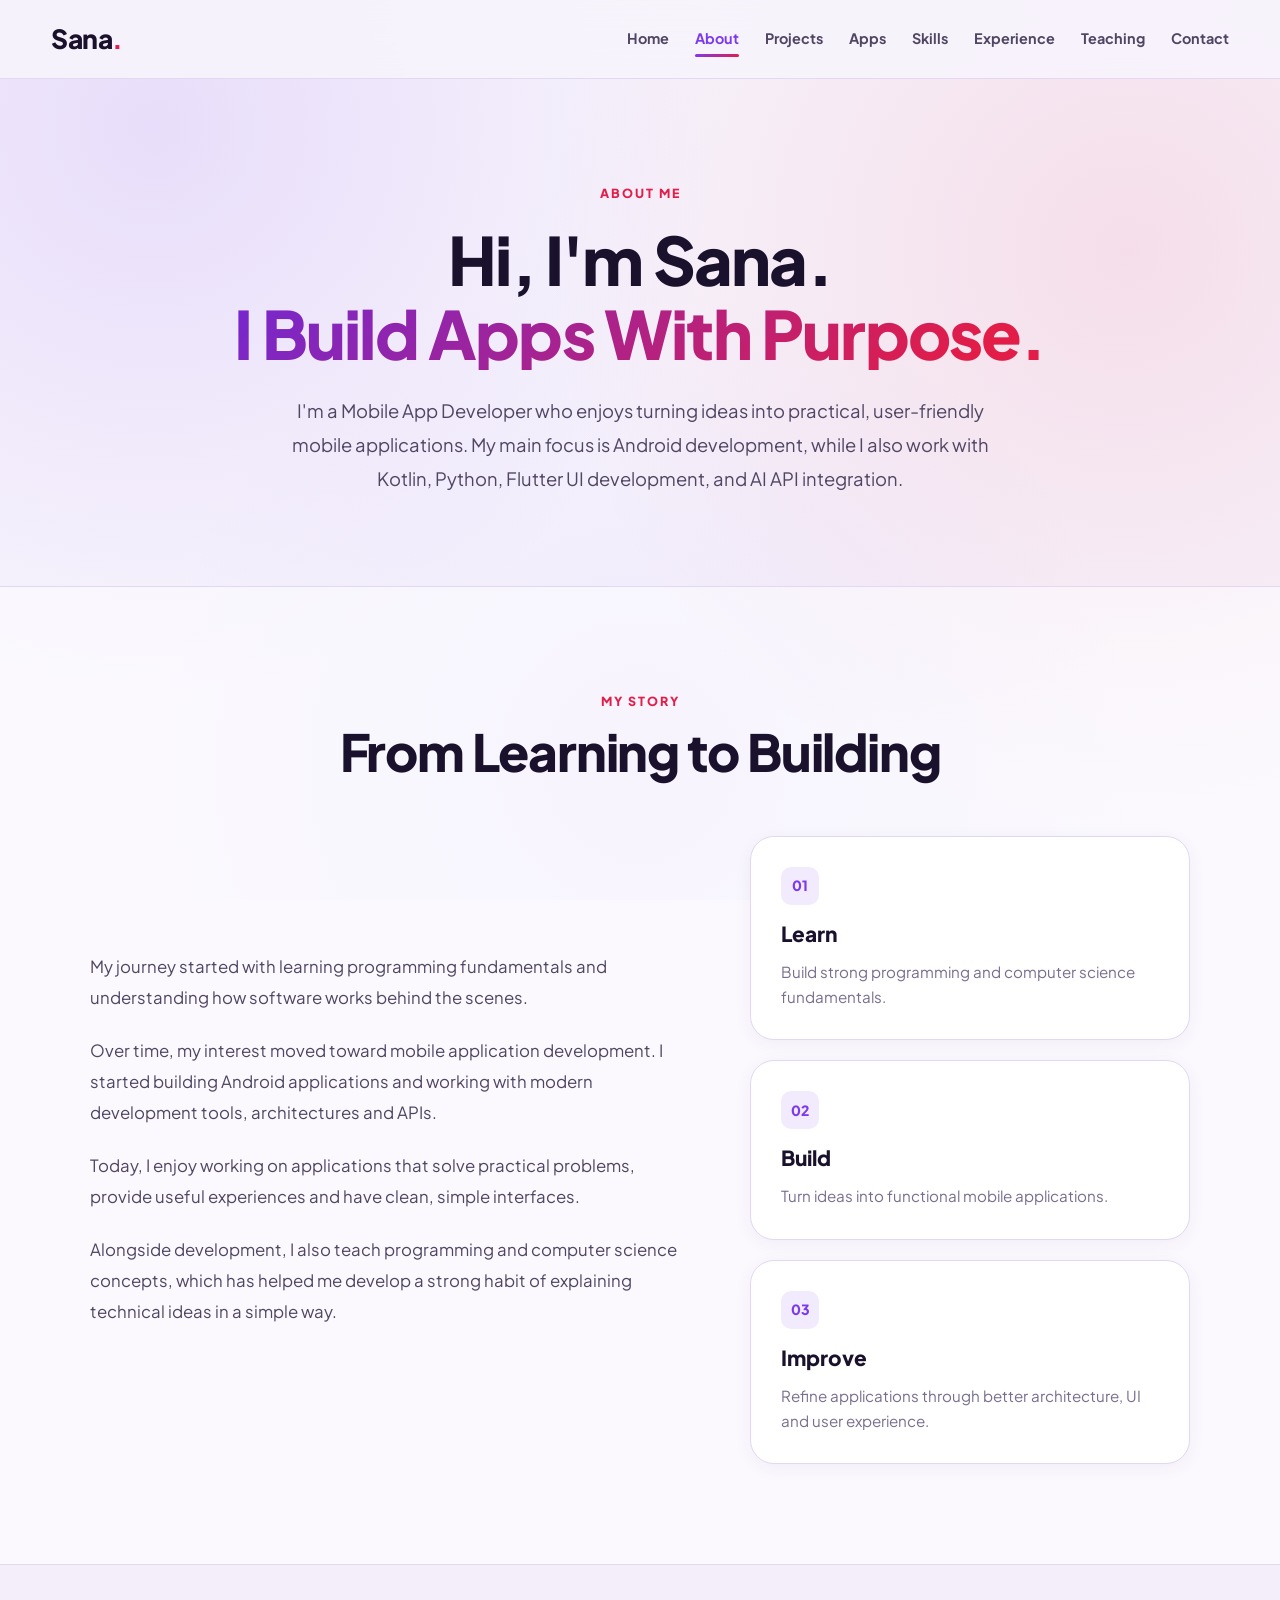
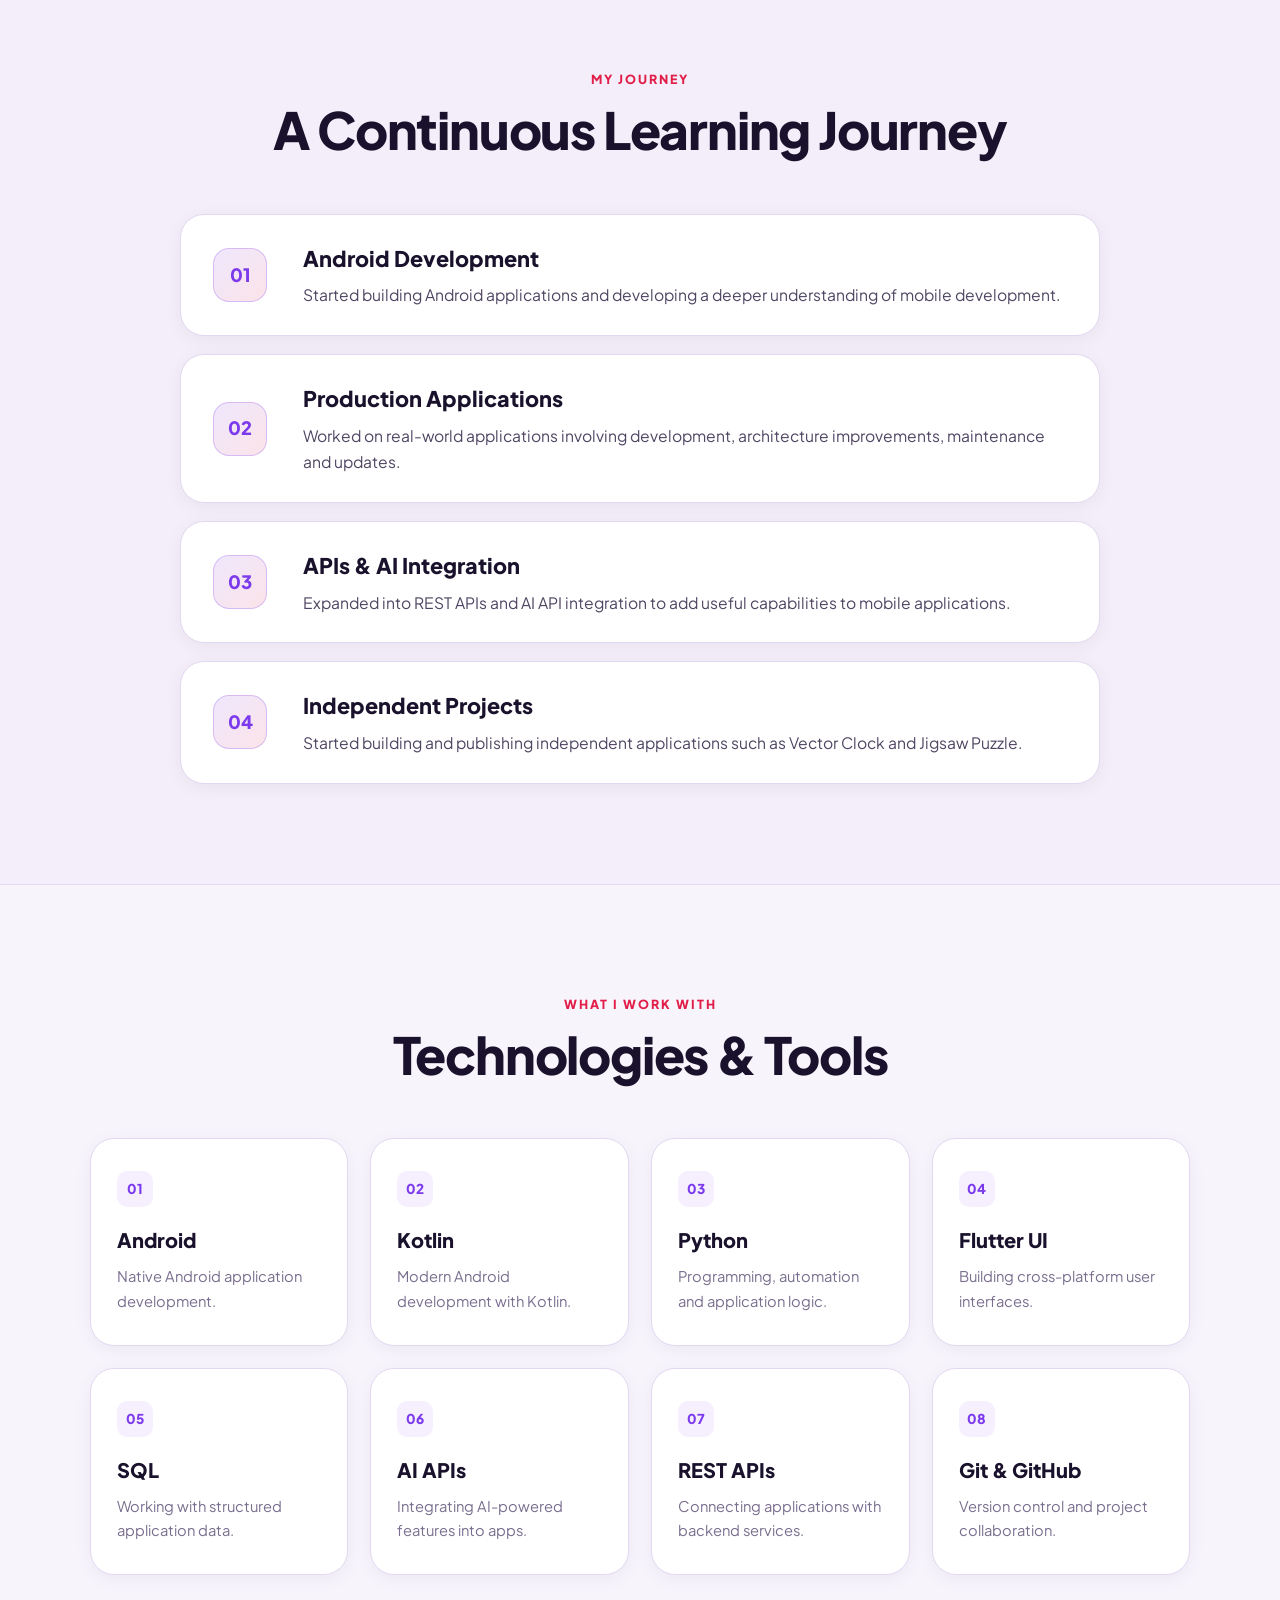
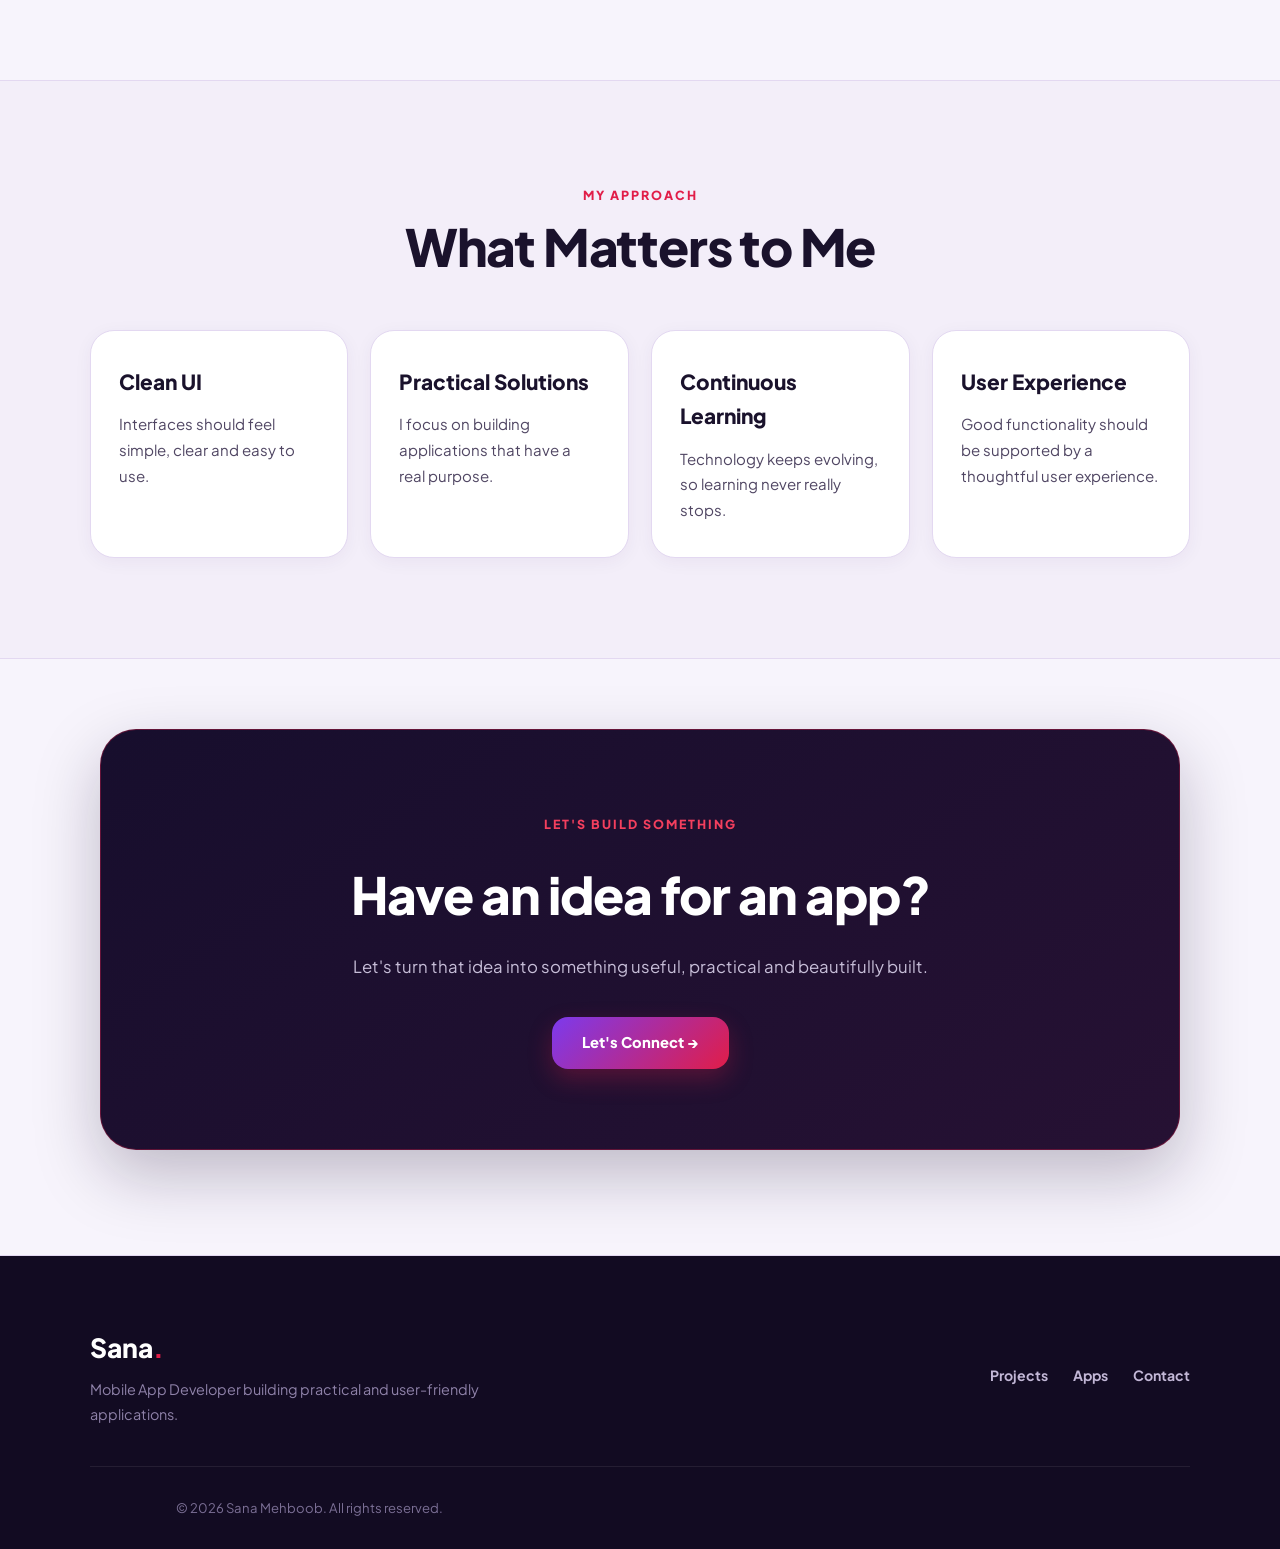
==== about.html @ fc808a4e "first complte try" ====
<!DOCTYPE html>
<html lang="en">
<head>
    <meta charset="UTF-8">

    <meta name="viewport"
          content="width=device-width, initial-scale=1.0">

    <meta name="description"
          content="About Sana Mehboob - Mobile App Developer specializing in Android, Kotlin, Python, Flutter UI development, and AI API integration.">

    <title>About Me | Sana Mehboob</title>

    <link rel="stylesheet" href="about.css">
</head>

<body>

    <!-- ================= NAVBAR ================= -->

    <header class="navbar">

        <div class="nav-container">

            <a href="index.html" class="logo">
                Sana<span>.</span>
            </a>

            <button class="menu-toggle" aria-label="Toggle menu">
                ☰
            </button>

            <nav class="nav-menu">

                <a href="index.html">Home</a>
                <a href="about.html" class="active">About</a>
                <a href="projects.html">Projects</a>
                <a href="apps.html">Apps</a>
                <a href="skills.html">Skills</a>
                <a href="experience.html">Experience</a>
                <a href="teaching.html">Teaching</a>
                <a href="contact.html">Contact</a>

            </nav>

        </div>

    </header>


    <!-- ================= ABOUT HERO ================= -->

    <main>

        <section class="about-hero">

            <div class="about-hero-content">

                <span class="section-label">
                    ABOUT ME
                </span>

                <h1>
                    Hi, I'm Sana.
                    <span>I Build Apps With Purpose.</span>
                </h1>

                <p>
                    I'm a Mobile App Developer who enjoys turning ideas
                    into practical, user-friendly mobile applications.
                    My main focus is Android development, while I also
                    work with Kotlin, Python, Flutter UI development,
                    and AI API integration.
                </p>

            </div>

        </section>


        <!-- ================= MY STORY ================= -->

        <section class="about-story">

            <div class="section-heading">

                <span class="section-label">
                    MY STORY
                </span>

                <h2>
                    From Learning to Building
                </h2>

            </div>


            <div class="story-grid">

                <div class="story-text">

                    <p>
                        My journey started with learning programming
                        fundamentals and understanding how software
                        works behind the scenes.
                    </p>

                    <p>
                        Over time, my interest moved toward mobile
                        application development. I started building
                        Android applications and working with modern
                        development tools, architectures and APIs.
                    </p>

                    <p>
                        Today, I enjoy working on applications that
                        solve practical problems, provide useful
                        experiences and have clean, simple interfaces.
                    </p>

                    <p>
                        Alongside development, I also teach programming
                        and computer science concepts, which has helped
                        me develop a strong habit of explaining
                        technical ideas in a simple way.
                    </p>

                </div>


                <div class="story-highlight">

                    <div class="highlight-card">

                        <span>01</span>

                        <h3>
                            Learn
                        </h3>

                        <p>
                            Build strong programming and computer
                            science fundamentals.
                        </p>

                    </div>


                    <div class="highlight-card">

                        <span>02</span>

                        <h3>
                            Build
                        </h3>

                        <p>
                            Turn ideas into functional mobile
                            applications.
                        </p>

                    </div>


                    <div class="highlight-card">

                        <span>03</span>

                        <h3>
                            Improve
                        </h3>

                        <p>
                            Refine applications through better
                            architecture, UI and user experience.
                        </p>

                    </div>

                </div>

            </div>

        </section>


        <!-- ================= JOURNEY ================= -->

        <section class="journey-section">

            <div class="section-heading">

                <span class="section-label">
                    MY JOURNEY
                </span>

                <h2>
                    A Continuous Learning Journey
                </h2>

            </div>


            <div class="journey-list">

                <div class="journey-item">

                    <div class="journey-number">
                        01
                    </div>

                    <div>
                        <h3>
                            Android Development
                        </h3>

                        <p>
                            Started building Android applications
                            and developing a deeper understanding
                            of mobile development.
                        </p>
                    </div>

                </div>


                <div class="journey-item">

                    <div class="journey-number">
                        02
                    </div>

                    <div>
                        <h3>
                            Production Applications
                        </h3>

                        <p>
                            Worked on real-world applications involving
                            development, architecture improvements,
                            maintenance and updates.
                        </p>
                    </div>

                </div>


                <div class="journey-item">

                    <div class="journey-number">
                        03
                    </div>

                    <div>
                        <h3>
                            APIs & AI Integration
                        </h3>

                        <p>
                            Expanded into REST APIs and AI API
                            integration to add useful capabilities
                            to mobile applications.
                        </p>
                    </div>

                </div>


                <div class="journey-item">

                    <div class="journey-number">
                        04
                    </div>

                    <div>
                        <h3>
                            Independent Projects
                        </h3>

                        <p>
                            Started building and publishing
                            independent applications such as
                            Vector Clock and Jigsaw Puzzle.
                        </p>
                    </div>

                </div>

            </div>

        </section>


        <!-- ================= TECHNOLOGIES ================= -->

        <section class="about-tech">

            <div class="section-heading">

                <span class="section-label">
                    WHAT I WORK WITH
                </span>

                <h2>
                    Technologies & Tools
                </h2>

            </div>


            <div class="tech-grid">

                <div class="tech-card">
                    <span>01</span>
                    <h3>Android</h3>
                    <p>Native Android application development.</p>
                </div>

                <div class="tech-card">
                    <span>02</span>
                    <h3>Kotlin</h3>
                    <p>Modern Android development with Kotlin.</p>
                </div>

                <div class="tech-card">
                    <span>03</span>
                    <h3>Python</h3>
                    <p>Programming, automation and application logic.</p>
                </div>

                <div class="tech-card">
                    <span>04</span>
                    <h3>Flutter UI</h3>
                    <p>Building cross-platform user interfaces.</p>
                </div>

                <div class="tech-card">
                    <span>05</span>
                    <h3>SQL</h3>
                    <p>Working with structured application data.</p>
                </div>

                <div class="tech-card">
                    <span>06</span>
                    <h3>AI APIs</h3>
                    <p>Integrating AI-powered features into apps.</p>
                </div>

                <div class="tech-card">
                    <span>07</span>
                    <h3>REST APIs</h3>
                    <p>Connecting applications with backend services.</p>
                </div>

                <div class="tech-card">
                    <span>08</span>
                    <h3>Git & GitHub</h3>
                    <p>Version control and project collaboration.</p>
                </div>

            </div>

        </section>


        <!-- ================= VALUES ================= -->

        <section class="values-section">

            <div class="section-heading">

                <span class="section-label">
                    MY APPROACH
                </span>

                <h2>
                    What Matters to Me
                </h2>

            </div>


            <div class="values-grid">

                <div class="value-card">

                    <h3>
                        Clean UI
                    </h3>

                    <p>
                        Interfaces should feel simple, clear
                        and easy to use.
                    </p>

                </div>


                <div class="value-card">

                    <h3>
                        Practical Solutions
                    </h3>

                    <p>
                        I focus on building applications that
                        have a real purpose.
                    </p>

                </div>


                <div class="value-card">

                    <h3>
                        Continuous Learning
                    </h3>

                    <p>
                        Technology keeps evolving, so learning
                        never really stops.
                    </p>

                </div>


                <div class="value-card">

                    <h3>
                        User Experience
                    </h3>

                    <p>
                        Good functionality should be supported
                        by a thoughtful user experience.
                    </p>

                </div>

            </div>

        </section>


        <!-- ================= CTA ================= -->

        <section class="cta-section">

            <div class="cta-box">

                <span class="section-label">
                    LET'S BUILD SOMETHING
                </span>

                <h2>
                    Have an idea for an app?
                </h2>

                <p>
                    Let's turn that idea into something useful,
                    practical and beautifully built.
                </p>

                <a href="contact.html" class="btn btn-primary">
                    Let's Connect →
                </a>

            </div>

        </section>

    </main>


    <!-- ================= FOOTER ================= -->

    <footer class="footer">

        <div class="footer-container">

            <div>
                <h3>Sana<span>.</span></h3>

                <p>
                    Mobile App Developer building practical
                    and user-friendly applications.
                </p>
            </div>

            <div class="footer-links">

                <a href="projects.html">Projects</a>
                <a href="apps.html">Apps</a>
                <a href="contact.html">Contact</a>

            </div>

        </div>


        <div class="footer-bottom">

            <p>
                © 2026 Sana Mehboob. All rights reserved.
            </p>

        </div>

    </footer>


    <script src="script.js"></script>

</body>
</html>
---- about.css ----
/* =========================================================
   SANA MEHBOOB — ABOUT ME PAGE STYLESHEET
   Theme: Balanced Dual-Tone (Soft Lilac Mist + Deep Plum & Crimson)
   Matches index.css | 100% Responsive for Mobile & Laptop
========================================================= */

@import url('https://fonts.googleapis.com/css2?family=Plus+Jakarta+Sans:wght@300;400;500;600;700;800;900&display=swap');

/* --- COLOR PALETTE & SYSTEM VARIABLES --- */
:root {
    /* Soft Mist Background Base */
    --bg-base: #f7f4fc;
    --bg-surface: #efe9f8;
    --bg-card: rgba(255, 255, 255, 0.88);
    --bg-card-hover: #ffffff;
    
    /* Deep Rich Contrast */
    --dark-surface: #150e26;
    --dark-card: #1f1438;
    
    /* Royal Purple & Crimson System */
    --purple-primary: #7c3aed;
    --purple-light: #a78bfa;
    --purple-soft: rgba(124, 58, 237, 0.1);
    
    --crimson-primary: #e11d48;
    --crimson-rose: #f43f5e;
    --crimson-soft: rgba(225, 29, 72, 0.1);
    
    /* Gradients */
    --grad-primary: linear-gradient(135deg, #7c3aed 0%, #e11d48 100%);
    --grad-hover: linear-gradient(135deg, #6d28d9 0%, #be123c 100%);
    --grad-text: linear-gradient(135deg, #6d28d9 0%, #e11d48 85%);
    --grad-dark: linear-gradient(145deg, #170e2d 0%, #261133 100%);
    
    /* Typography */
    --text-heading: #1a122c;
    --text-body: #504663;
    --text-muted: #796e8e;
    --text-white: #ffffff;

    /* Borders & Shadows */
    --border-subtle: #e3d8f1;
    --border-hover: rgba(225, 29, 72, 0.35);
    --border-accent: rgba(124, 58, 237, 0.35);

    --shadow-sm: 0 4px 18px rgba(50, 20, 90, 0.05);
    --shadow-md: 0 12px 35px rgba(60, 25, 100, 0.08);
    --shadow-prominent: 0 18px 45px rgba(124, 58, 237, 0.14);

    --radius-sm: 10px;
    --radius-md: 16px;
    --radius-lg: 24px;
    --radius-full: 9999px;

    --transition: all 0.32s cubic-bezier(0.16, 1, 0.3, 1);
}

* {
    margin: 0;
    padding: 0;
    box-sizing: border-box;
}

html {
    scroll-behavior: smooth;
}

body {
    font-family: 'Plus Jakarta Sans', -apple-system, BlinkMacSystemFont, sans-serif;
    background-color: var(--bg-base);
    color: var(--text-body);
    line-height: 1.65;
    overflow-x: hidden;
    background-image: 
        radial-gradient(circle at 12% 14%, rgba(124, 58, 237, 0.12), transparent 42%),
        radial-gradient(circle at 88% 28%, rgba(225, 29, 72, 0.10), transparent 45%),
        radial-gradient(circle at 50% 85%, rgba(167, 139, 250, 0.10), transparent 50%);
    background-attachment: fixed;
}

a {
    text-decoration: none;
    color: inherit;
    transition: var(--transition);
}

/* =========================================================
   COMMON HEADINGS & LABELS
========================================================= */
.section-label {
    display: inline-block;
    font-size: 0.78rem;
    font-weight: 800;
    letter-spacing: 2px;
    color: var(--crimson-primary);
    text-transform: uppercase;
}

.section-heading {
    width: min(850px, 100%);
    margin: 0 auto 55px;
    text-align: center;
}

.section-heading h2 {
    margin-top: 10px;
    color: var(--text-heading);
    font-size: clamp(2.2rem, 4vw, 3.4rem);
    font-weight: 900;
    line-height: 1.12;
    letter-spacing: -1.2px;
}

/* =========================================================
   NAVBAR (Frosted Glass)
========================================================= */
.navbar {
    position: sticky;
    top: 0;
    z-index: 1000;
    background: rgba(247, 244, 252, 0.88);
    backdrop-filter: blur(18px);
    -webkit-backdrop-filter: blur(18px);
    border-bottom: 1px solid var(--border-subtle);
}

.nav-container {
    width: min(1200px, 92%);
    height: 78px;
    margin: 0 auto;
    display: flex;
    align-items: center;
    justify-content: space-between;
}

.logo {
    font-size: 1.65rem;
    font-weight: 900;
    letter-spacing: -0.5px;
    color: var(--text-heading);
}

.logo span {
    color: var(--crimson-primary);
}

.nav-menu {
    display: flex;
    align-items: center;
    gap: 26px;
}

.nav-menu a {
    color: var(--text-body);
    font-size: 0.9rem;
    font-weight: 700;
    position: relative;
}

.nav-menu a:hover,
.nav-menu a.active {
    color: var(--purple-primary);
}

.nav-menu a.active::after {
    content: '';
    position: absolute;
    bottom: -6px;
    left: 0;
    width: 100%;
    height: 2.5px;
    background: var(--grad-primary);
    border-radius: var(--radius-full);
}

.menu-toggle {
    display: none;
    background: none;
    border: none;
    color: var(--text-heading);
    font-size: 1.6rem;
    cursor: pointer;
}

/* =========================================================
   ABOUT HERO SECTION
========================================================= */
.about-hero {
    position: relative;
    padding: 100px 7% 90px;
    text-align: center;
}

.about-hero-content {
    width: min(920px, 100%);
    margin: 0 auto;
}

.about-hero h1 {
    margin: 18px 0 24px;
    color: var(--text-heading);
    font-size: clamp(2.8rem, 5.2vw, 4.4rem);
    font-weight: 900;
    line-height: 1.1;
    letter-spacing: -1.8px;
}

.about-hero h1 span {
    display: block;
    background: var(--grad-text);
    -webkit-background-clip: text;
    -webkit-text-fill-color: transparent;
}

.about-hero p {
    max-width: 740px;
    margin: 0 auto;
    color: var(--text-body);
    font-size: 1.15rem;
    line-height: 1.85;
}

/* =========================================================
   MY STORY SECTION
========================================================= */
.about-story {
    padding: 100px 7%;
    background: rgba(255, 255, 255, 0.45);
    border-top: 1px solid var(--border-subtle);
    border-bottom: 1px solid var(--border-subtle);
}

.story-grid {
    width: min(1180px, 100%);
    margin: 0 auto;
    display: grid;
    grid-template-columns: 1.15fr 0.85fr;
    gap: 65px;
    align-items: center;
}

.story-text p {
    margin-bottom: 22px;
    color: var(--text-body);
    font-size: 1.05rem;
    line-height: 1.85;
}

.story-highlight {
    display: grid;
    gap: 20px;
}

/* Story Highlight Cards */
.highlight-card {
    padding: 30px;
    background: #ffffff;
    border: 1.5px solid var(--border-subtle);
    border-radius: var(--radius-lg);
    box-shadow: var(--shadow-sm);
    transition: var(--transition);
    position: relative;
    overflow: hidden;
}

.highlight-card::before {
    content: '';
    position: absolute;
    left: 0;
    top: 0;
    width: 5px;
    height: 100%;
    background: var(--grad-primary);
    opacity: 0;
    transition: var(--transition);
}

.highlight-card:hover {
    transform: translateY(-5px) translateX(4px);
    border-color: rgba(124, 58, 237, 0.4);
    box-shadow: var(--shadow-prominent);
}

.highlight-card:hover::before {
    opacity: 1;
}

.highlight-card span {
    display: inline-block;
    width: 38px;
    height: 38px;
    border-radius: 10px;
    background: rgba(124, 58, 237, 0.1);
    color: var(--purple-primary);
    font-size: 0.88rem;
    font-weight: 900;
    display: grid;
    place-items: center;
    margin-bottom: 12px;
}

.highlight-card:hover span {
    background: var(--grad-primary);
    color: var(--text-white);
}

.highlight-card h3 {
    margin-bottom: 8px;
    color: var(--text-heading);
    font-size: 1.3rem;
    font-weight: 900;
}

.highlight-card p {
    color: var(--text-muted);
    font-size: 0.95rem;
    line-height: 1.65;
}

/* =========================================================
   JOURNEY SECTION (Continuous Learning Timeline)
========================================================= */
.journey-section {
    padding: 100px 7%;
    background: rgba(239, 233, 248, 0.5);
    border-bottom: 1px solid var(--border-subtle);
}

.journey-list {
    width: min(920px, 100%);
    margin: 0 auto;
    display: flex;
    flex-direction: column;
    gap: 18px;
}

.journey-item {
    display: grid;
    grid-template-columns: 65px 1fr;
    gap: 25px;
    align-items: center;
    padding: 26px 32px;
    background: #ffffff;
    border: 1.5px solid var(--border-subtle);
    border-radius: var(--radius-lg);
    box-shadow: var(--shadow-sm);
    transition: var(--transition);
    position: relative;
    overflow: hidden;
}

.journey-item:hover {
    transform: translateX(8px);
    border-color: rgba(225, 29, 72, 0.4);
    box-shadow: var(--shadow-prominent);
}

.journey-number {
    width: 54px;
    height: 54px;
    border-radius: 16px;
    background: linear-gradient(135deg, rgba(124, 58, 237, 0.12), rgba(225, 29, 72, 0.12));
    border: 1px solid rgba(124, 58, 237, 0.25);
    display: grid;
    place-items: center;
    font-size: 1.15rem;
    font-weight: 900;
    color: var(--purple-primary);
    transition: var(--transition);
}

.journey-item:hover .journey-number {
    background: var(--grad-primary);
    color: var(--text-white);
    box-shadow: 0 6px 18px rgba(124, 58, 237, 0.35);
}

.journey-item h3 {
    margin-bottom: 6px;
    color: var(--text-heading);
    font-size: 1.35rem;
    font-weight: 900;
}

.journey-item p {
    color: var(--text-body);
    font-size: 0.98rem;
    line-height: 1.7;
}

/* =========================================================
   TECHNOLOGIES & TOOLS (Eye-Catching Tech Grid)
========================================================= */
.about-tech {
    padding: 105px 7%;
}

.tech-grid {
    width: min(1180px, 100%);
    margin: 0 auto;
    display: grid;
    grid-template-columns: repeat(4, 1fr);
    gap: 22px;
}

.tech-card {
    padding: 32px 26px;
    background: #ffffff;
    border: 1.5px solid var(--border-subtle);
    border-radius: var(--radius-lg);
    box-shadow: var(--shadow-sm);
    transition: var(--transition);
    position: relative;
    overflow: hidden;
}

.tech-card::before {
    content: '';
    position: absolute;
    top: 0;
    left: 0;
    width: 100%;
    height: 4px;
    background: var(--grad-primary);
    opacity: 0;
    transition: var(--transition);
}

.tech-card:hover {
    transform: translateY(-8px);
    border-color: rgba(124, 58, 237, 0.4);
    box-shadow: var(--shadow-prominent);
}

.tech-card:hover::before {
    opacity: 1;
}

.tech-card span {
    display: inline-block;
    width: 36px;
    height: 36px;
    border-radius: 10px;
    background: rgba(124, 58, 237, 0.08);
    color: var(--purple-primary);
    font-size: 0.85rem;
    font-weight: 900;
    display: grid;
    place-items: center;
    margin-bottom: 16px;
    transition: var(--transition);
}

.tech-card:hover span {
    background: var(--purple-primary);
    color: var(--text-white);
}

.tech-card h3 {
    margin-bottom: 8px;
    color: var(--text-heading);
    font-size: 1.25rem;
    font-weight: 900;
}

.tech-card p {
    color: var(--text-muted);
    font-size: 0.92rem;
    line-height: 1.65;
}

/* =========================================================
   VALUES SECTION (My Approach)
========================================================= */
.values-section {
    padding: 100px 7%;
    background: rgba(239, 233, 248, 0.5);
    border-top: 1px solid var(--border-subtle);
    border-bottom: 1px solid var(--border-subtle);
}

.values-grid {
    width: min(1180px, 100%);
    margin: 0 auto;
    display: grid;
    grid-template-columns: repeat(4, 1fr);
    gap: 22px;
}

.value-card {
    padding: 34px 28px;
    background: #ffffff;
    border: 1.5px solid var(--border-subtle);
    border-radius: var(--radius-lg);
    box-shadow: var(--shadow-sm);
    transition: var(--transition);
}

.value-card:hover {
    transform: translateY(-7px);
    border-color: rgba(225, 29, 72, 0.4);
    box-shadow: var(--shadow-prominent);
}

.value-card h3 {
    margin-bottom: 12px;
    color: var(--text-heading);
    font-size: 1.3rem;
    font-weight: 900;
}

.value-card p {
    color: var(--text-body);
    font-size: 0.94rem;
    line-height: 1.7;
}

/* =========================================================
   BUTTONS
========================================================= */
.btn {
    min-height: 52px;
    padding: 0 30px;
    display: inline-flex;
    align-items: center;
    justify-content: center;
    border-radius: var(--radius-md);
    font-size: 0.92rem;
    font-weight: 800;
    transition: var(--transition);
}

.btn-primary {
    color: var(--text-white);
    background: var(--grad-primary);
    box-shadow: 0 10px 25px rgba(225, 29, 72, 0.28);
}

.btn-primary:hover {
    background: var(--grad-hover);
    transform: translateY(-3px);
    box-shadow: 0 15px 32px rgba(225, 29, 72, 0.4);
}

/* =========================================================
   FINAL CALL TO ACTION (DEEP RICH DARK CONTRAST BOX)
========================================================= */
.cta-section {
    padding: 70px 7% 105px;
}

.cta-box {
    width: min(1080px, 100%);
    margin: 0 auto;
    background: var(--grad-dark);
    border: 1px solid rgba(225, 29, 72, 0.35);
    border-radius: 36px;
    padding: 80px 40px;
    text-align: center;
    position: relative;
    overflow: hidden;
    box-shadow: 0 25px 65px rgba(25, 10, 45, 0.25);
}

.cta-box .section-label {
    color: var(--crimson-rose);
}

.cta-box h2 {
    margin: 16px 0;
    color: var(--text-white);
    font-size: clamp(2.3rem, 4vw, 3.4rem);
    font-weight: 900;
    letter-spacing: -1px;
}

.cta-box p {
    max-width: 600px;
    margin: 0 auto 34px;
    color: #c7bed8;
    font-size: 1.05rem;
    line-height: 1.8;
}

/* =========================================================
   FOOTER (DEEP MIDNIGHT PLUM)
========================================================= */
.footer {
    padding: 70px 7% 30px;
    background: #120b22;
    border-top: 1px solid var(--border-subtle);
    color: var(--text-white);
}

.footer-container {
    width: min(1180px, 100%);
    margin: 0 auto;
    display: flex;
    justify-content: space-between;
    align-items: center;
    flex-wrap: wrap;
    gap: 30px;
    padding-bottom: 40px;
    border-bottom: 1px solid rgba(255, 255, 255, 0.08);
}

.footer h3 {
    font-size: 1.65rem;
    font-weight: 900;
}

.footer h3 span {
    color: var(--crimson-primary);
}

.footer p {
    max-width: 440px;
    margin-top: 8px;
    color: #8f82a9;
    font-size: 0.9rem;
    line-height: 1.7;
}

.footer-links {
    display: flex;
    gap: 25px;
}

.footer-links a {
    color: #c2b7d6;
    font-size: 0.88rem;
    font-weight: 700;
}

.footer-links a:hover {
    color: var(--crimson-rose);
}

.footer-bottom {
    width: min(1180px, 100%);
    margin: 30px auto 0;
    text-align: center;
}

.footer-bottom p {
    color: #7b6f95;
    font-size: 0.82rem;
}

/* =========================================================
   RESPONSIVENESS (LAPTOPS, TABLETS & PHONES)
========================================================= */

/* --- TABLETS & SMALL LAPTOPS (<= 1024px) --- */
@media (max-width: 1024px) {
    .story-grid {
        grid-template-columns: 1fr;
        gap: 45px;
    }

    .tech-grid,
    .values-grid {
        grid-template-columns: repeat(2, 1fr);
    }
}

/* --- MOBILE LANDSCAPE & TABLETS (<= 768px) --- */
@media (max-width: 768px) {
    .menu-toggle {
        display: block;
    }

    .nav-menu {
        position: absolute;
        top: 78px;
        left: 0;
        width: 100%;
        background: rgba(247, 244, 252, 0.98);
        flex-direction: column;
        padding: 30px;
        border-bottom: 1px solid var(--border-subtle);
        box-shadow: var(--shadow-md);
        display: none;
    }

    .nav-menu.show {
        display: flex;
    }

    .about-hero,
    .about-story,
    .journey-section,
    .about-tech,
    .values-section {
        padding: 75px 6%;
    }

    .journey-item {
        grid-template-columns: 50px 1fr;
        padding: 22px 20px;
        gap: 16px;
    }

    .journey-number {
        width: 45px;
        height: 45px;
        font-size: 1rem;
        border-radius: 12px;
    }

    .footer-container {
        flex-direction: column;
        align-items: flex-start;
    }
}

/* --- SMALL PHONES (<= 480px) --- */
@media (max-width: 480px) {
    .about-hero {
        padding: 60px 6% 65px;
    }

    .about-hero h1 {
        font-size: 2.5rem;
        letter-spacing: -1px;
    }

    .tech-grid,
    .values-grid {
        grid-template-columns: 1fr;
    }

    .journey-item {
        grid-template-columns: 1fr;
        gap: 12px;
    }

    .journey-number {
        width: 40px;
        height: 40px;
        font-size: 0.9rem;
    }

    .cta-box {
        padding: 50px 20px;
    }

    .cta-box h2 {
        font-size: 2.1rem;
    }

    .btn {
        width: 100%;
    }
}
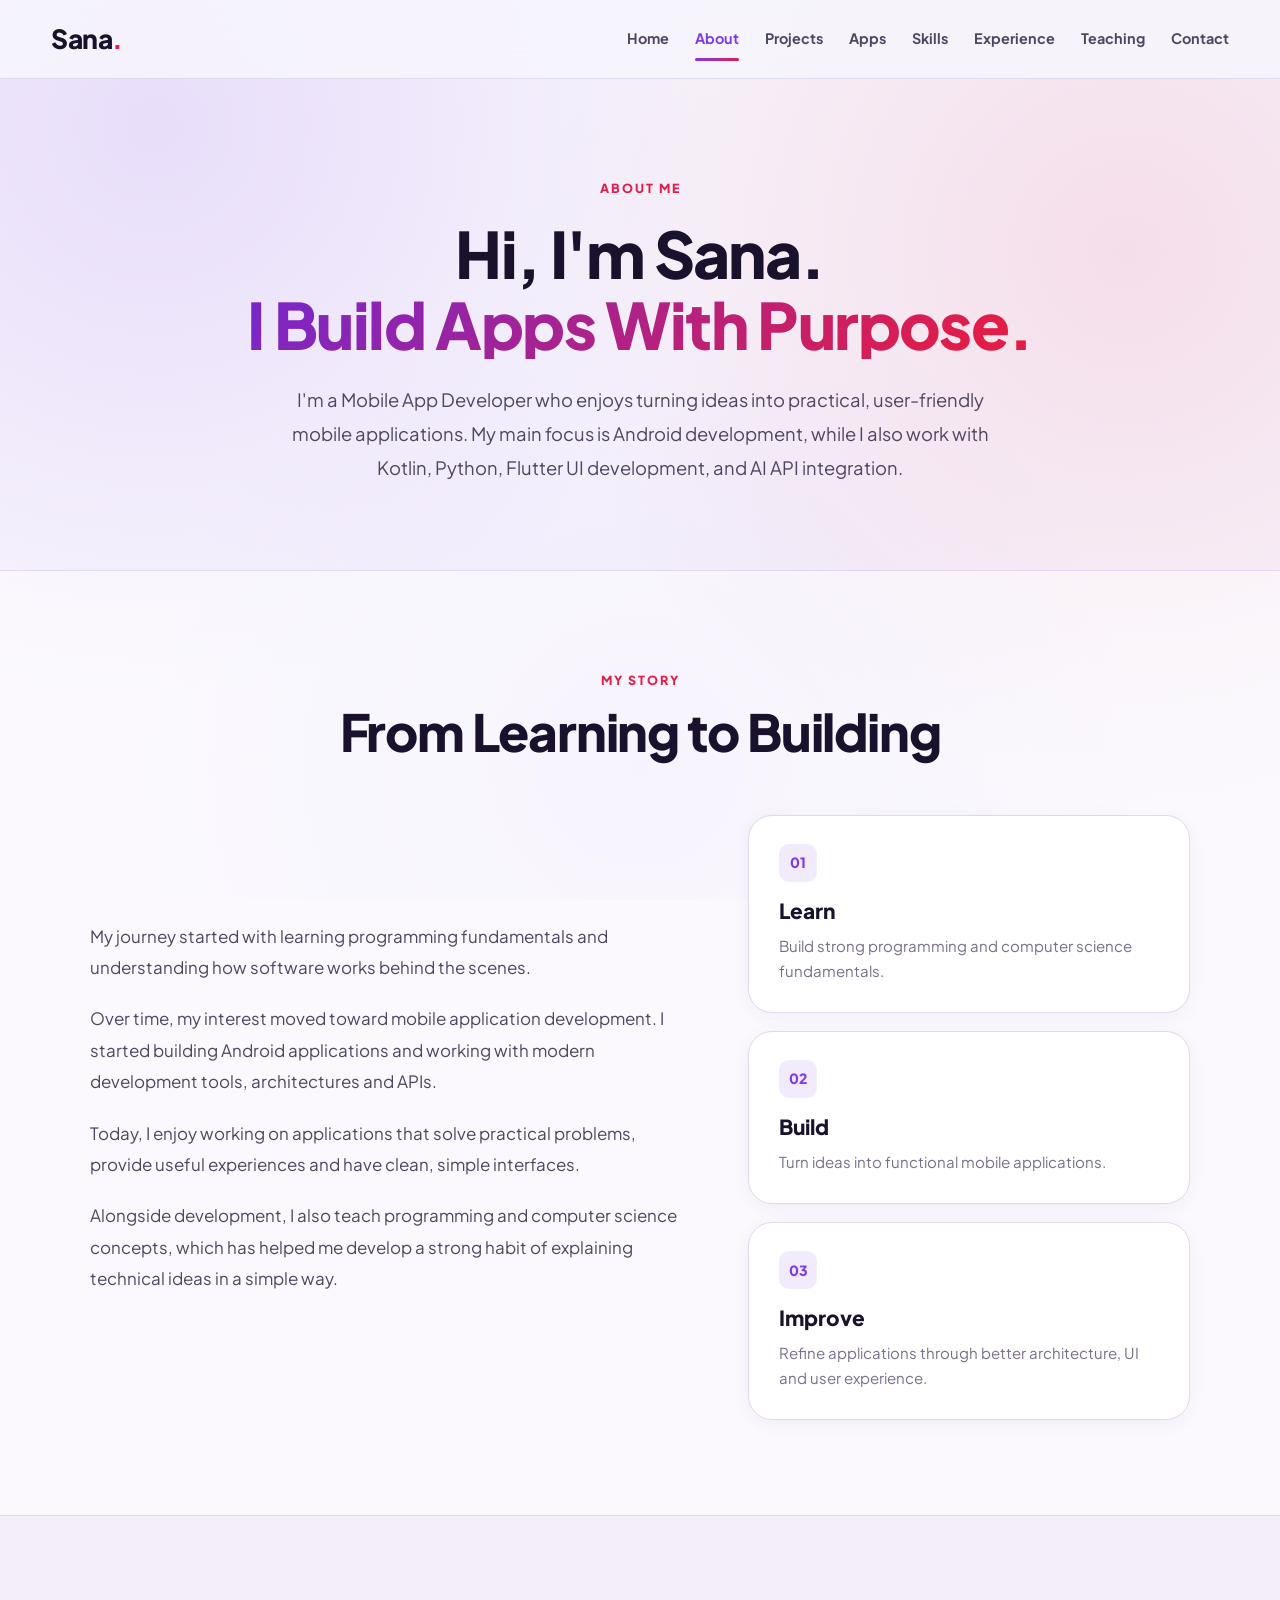
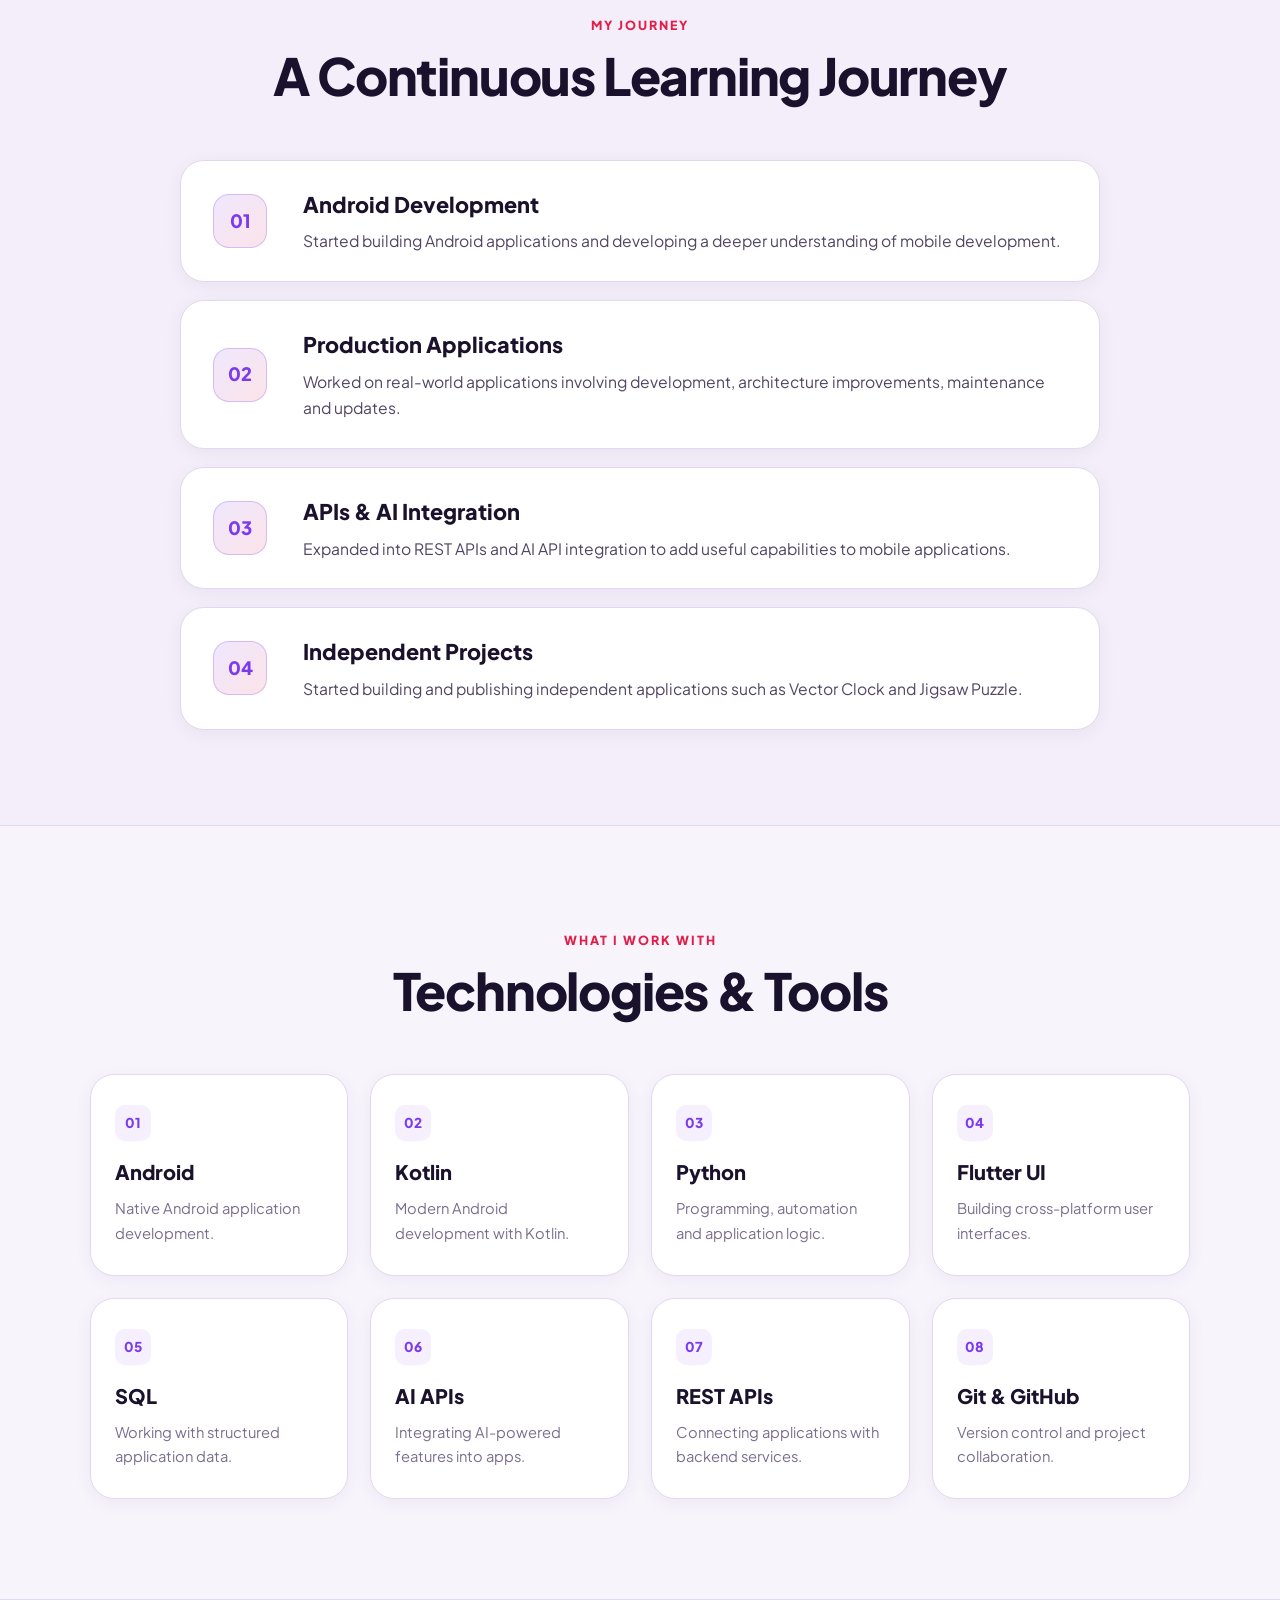
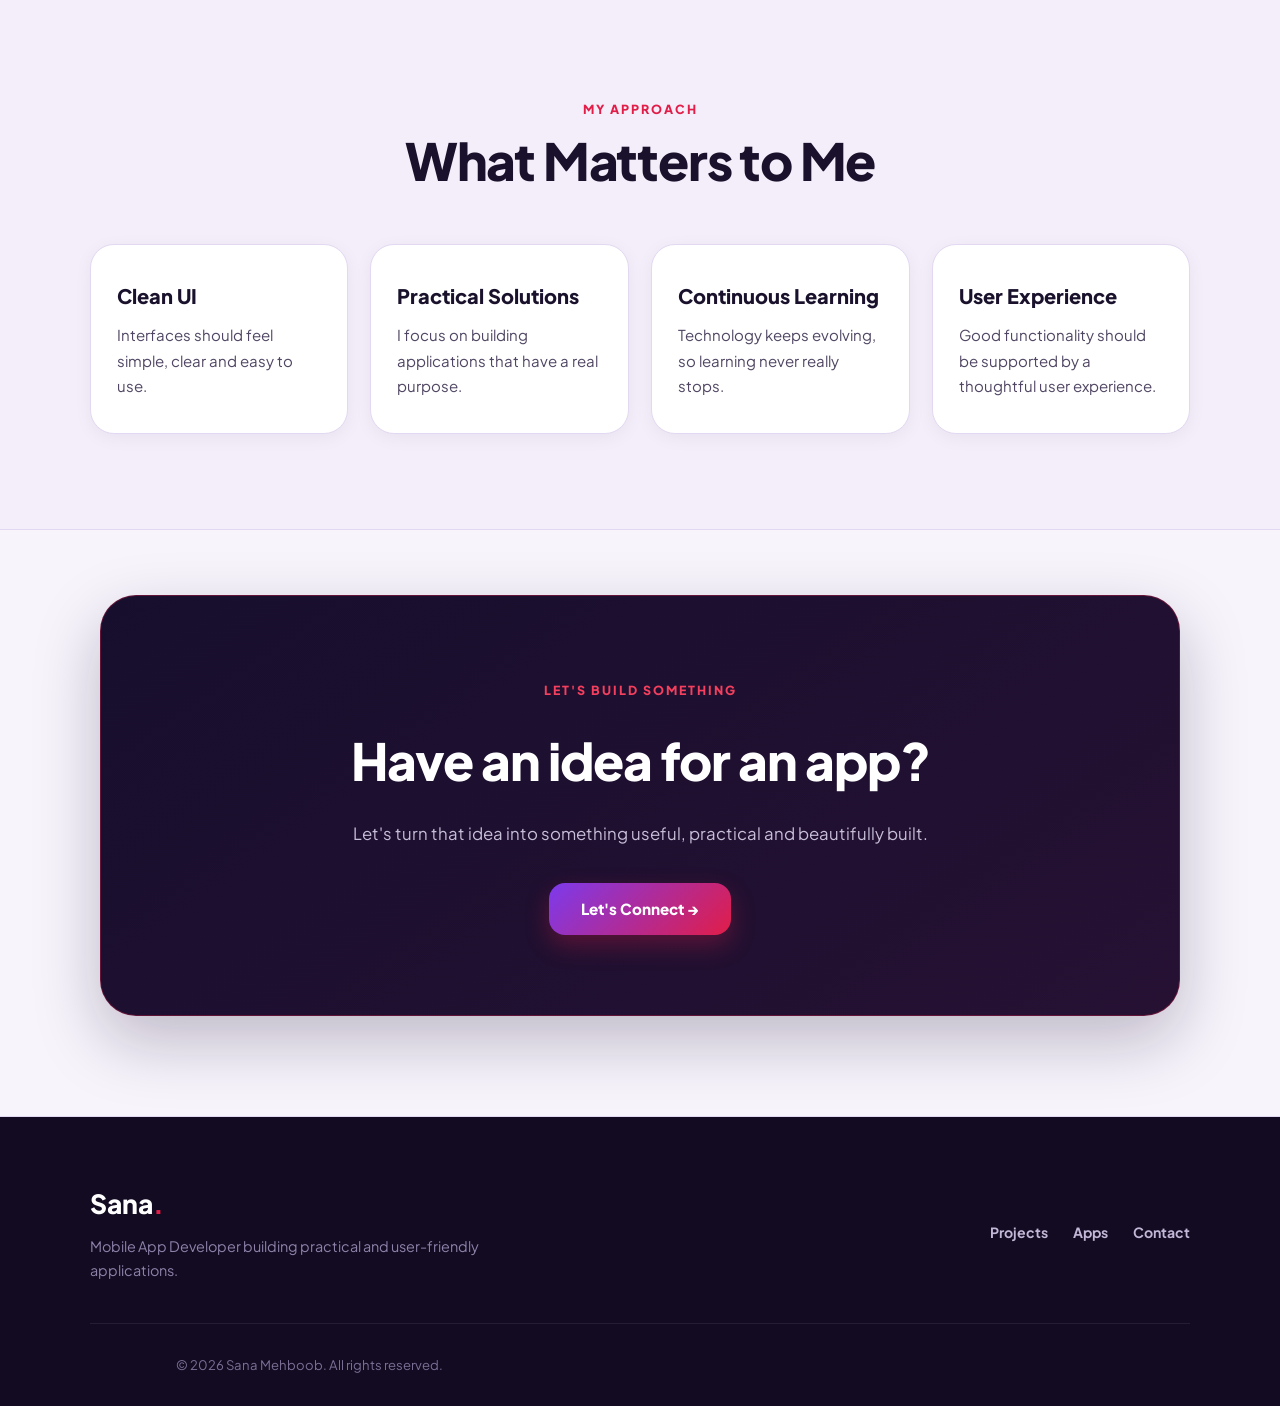
==== commit a3958d32: "update apps section" ====
--- a/about.html
+++ b/about.html
@@ -9,6 +9,7 @@
     <meta name="description"
           content="About Sana Mehboob - Mobile App Developer specializing in Android, Kotlin, Python, Flutter UI development, and AI API integration.">
 
+    <meta name="color-scheme" content="light">
     <title>About Me | Sana Mehboob</title>
 
     <link rel="stylesheet" href="about.css">
--- a/about.css
+++ b/about.css
@@ -1,20 +1,23 @@
 /* =========================================================
-   SANA MEHBOOB — ABOUT ME PAGE STYLESHEET
-   Theme: Balanced Dual-Tone (Soft Lilac Mist + Deep Plum & Crimson)
-   Matches index.css | 100% Responsive for Mobile & Laptop
+   SANA MEHBOOB — ABOUT ME PAGE STYLESHEET (about.css)
+   Theme: Dual-Tone Hybrid (Soft Pearl Mist + Deep Plum & Crimson)
+   Guaranteed Same Colors on Light/Dark Mode | Fully Optimized Mobile UI
 ========================================================= */
 
 @import url('https://fonts.googleapis.com/css2?family=Plus+Jakarta+Sans:wght@300;400;500;600;700;800;900&display=swap');
 
-/* --- COLOR PALETTE & SYSTEM VARIABLES --- */
+/* --- COLOR SYSTEM & DESIGN VARIABLES --- */
 :root {
-    /* Soft Mist Background Base */
+    /* Locks color scheme so browser dark mode doesn't forcefully invert */
+    color-scheme: light;
+
+    /* Soft Pearl Mist Base (No flat white) */
     --bg-base: #f7f4fc;
     --bg-surface: #efe9f8;
-    --bg-card: rgba(255, 255, 255, 0.88);
+    --bg-card: rgba(255, 255, 255, 0.92);
     --bg-card-hover: #ffffff;
     
-    /* Deep Rich Contrast */
+    /* Deep Rich Contrast Elements */
     --dark-surface: #150e26;
     --dark-card: #1f1438;
     
@@ -46,7 +49,8 @@
 
     --shadow-sm: 0 4px 18px rgba(50, 20, 90, 0.05);
     --shadow-md: 0 12px 35px rgba(60, 25, 100, 0.08);
-    --shadow-prominent: 0 18px 45px rgba(124, 58, 237, 0.14);
+    --shadow-prominent: 0 18px 45px rgba(124, 58, 237, 0.15);
+    --shadow-glow: 0 10px 30px rgba(225, 29, 72, 0.30);
 
     --radius-sm: 10px;
     --radius-md: 16px;
@@ -64,6 +68,7 @@
 
 html {
     scroll-behavior: smooth;
+    -webkit-text-size-adjust: 100%;
 }
 
 body {
@@ -72,6 +77,7 @@
     color: var(--text-body);
     line-height: 1.65;
     overflow-x: hidden;
+    width: 100%;
     background-image: 
         radial-gradient(circle at 12% 14%, rgba(124, 58, 237, 0.12), transparent 42%),
         radial-gradient(circle at 88% 28%, rgba(225, 29, 72, 0.10), transparent 45%),
@@ -119,7 +125,7 @@
     position: sticky;
     top: 0;
     z-index: 1000;
-    background: rgba(247, 244, 252, 0.88);
+    background: rgba(247, 244, 252, 0.90);
     backdrop-filter: blur(18px);
     -webkit-backdrop-filter: blur(18px);
     border-bottom: 1px solid var(--border-subtle);
@@ -156,6 +162,7 @@
     font-size: 0.9rem;
     font-weight: 700;
     position: relative;
+    padding: 6px 0;
 }
 
 .nav-menu a:hover,
@@ -166,7 +173,7 @@
 .nav-menu a.active::after {
     content: '';
     position: absolute;
-    bottom: -6px;
+    bottom: -4px;
     left: 0;
     width: 100%;
     height: 2.5px;
@@ -179,8 +186,9 @@
     background: none;
     border: none;
     color: var(--text-heading);
-    font-size: 1.6rem;
+    font-size: 1.7rem;
     cursor: pointer;
+    line-height: 1;
 }
 
 /* =========================================================
@@ -188,7 +196,7 @@
 ========================================================= */
 .about-hero {
     position: relative;
-    padding: 100px 7% 90px;
+    padding: 95px 7% 85px;
     text-align: center;
 }
 
@@ -200,10 +208,10 @@
 .about-hero h1 {
     margin: 18px 0 24px;
     color: var(--text-heading);
-    font-size: clamp(2.8rem, 5.2vw, 4.4rem);
+    font-size: clamp(2.6rem, 5vw, 4.2rem);
     font-weight: 900;
     line-height: 1.1;
-    letter-spacing: -1.8px;
+    letter-spacing: -1.6px;
 }
 
 .about-hero h1 span {
@@ -225,7 +233,7 @@
    MY STORY SECTION
 ========================================================= */
 .about-story {
-    padding: 100px 7%;
+    padding: 95px 7%;
     background: rgba(255, 255, 255, 0.45);
     border-top: 1px solid var(--border-subtle);
     border-bottom: 1px solid var(--border-subtle);
@@ -236,25 +244,25 @@
     margin: 0 auto;
     display: grid;
     grid-template-columns: 1.15fr 0.85fr;
-    gap: 65px;
+    gap: 60px;
     align-items: center;
 }
 
 .story-text p {
-    margin-bottom: 22px;
+    margin-bottom: 20px;
     color: var(--text-body);
-    font-size: 1.05rem;
+    font-size: 1.06rem;
     line-height: 1.85;
 }
 
 .story-highlight {
     display: grid;
-    gap: 20px;
+    gap: 18px;
 }
 
 /* Story Highlight Cards */
 .highlight-card {
-    padding: 30px;
+    padding: 28px 30px;
     background: #ffffff;
     border: 1.5px solid var(--border-subtle);
     border-radius: var(--radius-lg);
@@ -277,7 +285,7 @@
 }
 
 .highlight-card:hover {
-    transform: translateY(-5px) translateX(4px);
+    transform: translateY(-4px) translateX(4px);
     border-color: rgba(124, 58, 237, 0.4);
     box-shadow: var(--shadow-prominent);
 }
@@ -287,7 +295,6 @@
 }
 
 .highlight-card span {
-    display: inline-block;
     width: 38px;
     height: 38px;
     border-radius: 10px;
@@ -298,6 +305,7 @@
     display: grid;
     place-items: center;
     margin-bottom: 12px;
+    transition: var(--transition);
 }
 
 .highlight-card:hover span {
@@ -306,7 +314,7 @@
 }
 
 .highlight-card h3 {
-    margin-bottom: 8px;
+    margin-bottom: 6px;
     color: var(--text-heading);
     font-size: 1.3rem;
     font-weight: 900;
@@ -314,15 +322,15 @@
 
 .highlight-card p {
     color: var(--text-muted);
-    font-size: 0.95rem;
+    font-size: 0.94rem;
     line-height: 1.65;
 }
 
 /* =========================================================
-   JOURNEY SECTION (Continuous Learning Timeline)
+   JOURNEY SECTION (Continuous Learning Roadmap)
 ========================================================= */
 .journey-section {
-    padding: 100px 7%;
+    padding: 95px 7%;
     background: rgba(239, 233, 248, 0.5);
     border-bottom: 1px solid var(--border-subtle);
 }
@@ -368,6 +376,7 @@
     font-weight: 900;
     color: var(--purple-primary);
     transition: var(--transition);
+    flex-shrink: 0;
 }
 
 .journey-item:hover .journey-number {
@@ -390,10 +399,10 @@
 }
 
 /* =========================================================
-   TECHNOLOGIES & TOOLS (Eye-Catching Tech Grid)
+   TECHNOLOGIES & TOOLS (App-like Tech Cards)
 ========================================================= */
 .about-tech {
-    padding: 105px 7%;
+    padding: 100px 7%;
 }
 
 .tech-grid {
@@ -405,7 +414,7 @@
 }
 
 .tech-card {
-    padding: 32px 26px;
+    padding: 30px 24px;
     background: #ffffff;
     border: 1.5px solid var(--border-subtle);
     border-radius: var(--radius-lg);
@@ -428,7 +437,7 @@
 }
 
 .tech-card:hover {
-    transform: translateY(-8px);
+    transform: translateY(-6px);
     border-color: rgba(124, 58, 237, 0.4);
     box-shadow: var(--shadow-prominent);
 }
@@ -448,7 +457,7 @@
     font-weight: 900;
     display: grid;
     place-items: center;
-    margin-bottom: 16px;
+    margin-bottom: 14px;
     transition: var(--transition);
 }
 
@@ -474,7 +483,7 @@
    VALUES SECTION (My Approach)
 ========================================================= */
 .values-section {
-    padding: 100px 7%;
+    padding: 95px 7%;
     background: rgba(239, 233, 248, 0.5);
     border-top: 1px solid var(--border-subtle);
     border-bottom: 1px solid var(--border-subtle);
@@ -489,7 +498,7 @@
 }
 
 .value-card {
-    padding: 34px 28px;
+    padding: 34px 26px;
     background: #ffffff;
     border: 1.5px solid var(--border-subtle);
     border-radius: var(--radius-lg);
@@ -498,15 +507,15 @@
 }
 
 .value-card:hover {
-    transform: translateY(-7px);
+    transform: translateY(-6px);
     border-color: rgba(225, 29, 72, 0.4);
     box-shadow: var(--shadow-prominent);
 }
 
 .value-card h3 {
-    margin-bottom: 12px;
+    margin-bottom: 10px;
     color: var(--text-heading);
-    font-size: 1.3rem;
+    font-size: 1.25rem;
     font-weight: 900;
 }
 
@@ -521,12 +530,12 @@
 ========================================================= */
 .btn {
     min-height: 52px;
-    padding: 0 30px;
+    padding: 0 32px;
     display: inline-flex;
     align-items: center;
     justify-content: center;
     border-radius: var(--radius-md);
-    font-size: 0.92rem;
+    font-size: 0.95rem;
     font-weight: 800;
     transition: var(--transition);
 }
@@ -534,20 +543,20 @@
 .btn-primary {
     color: var(--text-white);
     background: var(--grad-primary);
-    box-shadow: 0 10px 25px rgba(225, 29, 72, 0.28);
+    box-shadow: 0 10px 25px rgba(225, 29, 72, 0.30);
 }
 
 .btn-primary:hover {
     background: var(--grad-hover);
     transform: translateY(-3px);
-    box-shadow: 0 15px 32px rgba(225, 29, 72, 0.4);
-}
-
-/* =========================================================
-   FINAL CALL TO ACTION (DEEP RICH DARK CONTRAST BOX)
+    box-shadow: 0 15px 35px rgba(225, 29, 72, 0.48);
+}
+
+/* =========================================================
+   FINAL CALL TO ACTION (DEEP PLUM CONTRAST BOX)
 ========================================================= */
 .cta-section {
-    padding: 70px 7% 105px;
+    padding: 65px 7% 100px;
 }
 
 .cta-box {
@@ -587,7 +596,7 @@
    FOOTER (DEEP MIDNIGHT PLUM)
 ========================================================= */
 .footer {
-    padding: 70px 7% 30px;
+    padding: 65px 7% 30px;
     background: #120b22;
     border-top: 1px solid var(--border-subtle);
     color: var(--text-white);
@@ -649,7 +658,7 @@
 }
 
 /* =========================================================
-   RESPONSIVENESS (LAPTOPS, TABLETS & PHONES)
+   COMPREHENSIVE RESPONSIVENESS (Laptops, Tablets & Phones)
 ========================================================= */
 
 /* --- TABLETS & SMALL LAPTOPS (<= 1024px) --- */
@@ -688,23 +697,26 @@
         display: flex;
     }
 
-    .about-hero,
+    .about-hero {
+        padding: 60px 6% 65px;
+    }
+
     .about-story,
     .journey-section,
     .about-tech,
     .values-section {
-        padding: 75px 6%;
+        padding: 65px 6%;
     }
 
     .journey-item {
-        grid-template-columns: 50px 1fr;
+        grid-template-columns: 48px 1fr;
         padding: 22px 20px;
         gap: 16px;
     }
 
     .journey-number {
-        width: 45px;
-        height: 45px;
+        width: 44px;
+        height: 44px;
         font-size: 1rem;
         border-radius: 12px;
     }
@@ -715,25 +727,68 @@
     }
 }
 
-/* --- SMALL PHONES (<= 480px) --- */
+/* --- SMALL MOBILE PHONES (<= 480px) --- */
 @media (max-width: 480px) {
-    .about-hero {
-        padding: 60px 6% 65px;
-    }
-
     .about-hero h1 {
-        font-size: 2.5rem;
+        font-size: 2.3rem;
         letter-spacing: -1px;
     }
 
-    .tech-grid,
+    .about-hero p {
+        font-size: 1rem;
+    }
+
+    .section-heading h2 {
+        font-size: 2rem;
+    }
+
+    .story-text p {
+        font-size: 0.98rem;
+    }
+
+    /* 2-Column Clean Mobile Tech Cards */
+    .tech-grid {
+        grid-template-columns: repeat(2, 1fr);
+        gap: 12px;
+    }
+
+    .tech-card {
+        padding: 18px 14px;
+        border-radius: var(--radius-md);
+    }
+
+    .tech-card span {
+        width: 30px;
+        height: 30px;
+        font-size: 0.75rem;
+        margin-bottom: 8px;
+    }
+
+    .tech-card h3 {
+        font-size: 1.05rem;
+        margin-bottom: 4px;
+    }
+
+    .tech-card p {
+        font-size: 0.8rem;
+        line-height: 1.4;
+    }
+
+    /* Values Grid on Mobile */
     .values-grid {
         grid-template-columns: 1fr;
-    }
-
+        gap: 14px;
+    }
+
+    .value-card {
+        padding: 24px 20px;
+    }
+
+    /* Journey Roadmap on Small Mobile */
     .journey-item {
-        grid-template-columns: 1fr;
-        gap: 12px;
+        grid-template-columns: 42px 1fr;
+        gap: 14px;
+        padding: 18px 16px;
     }
 
     .journey-number {
@@ -742,12 +797,21 @@
         font-size: 0.9rem;
     }
 
+    .journey-item h3 {
+        font-size: 1.15rem;
+    }
+
+    .journey-item p {
+        font-size: 0.88rem;
+    }
+
     .cta-box {
-        padding: 50px 20px;
+        padding: 45px 18px;
+        border-radius: 24px;
     }
 
     .cta-box h2 {
-        font-size: 2.1rem;
+        font-size: 2rem;
     }
 
     .btn {
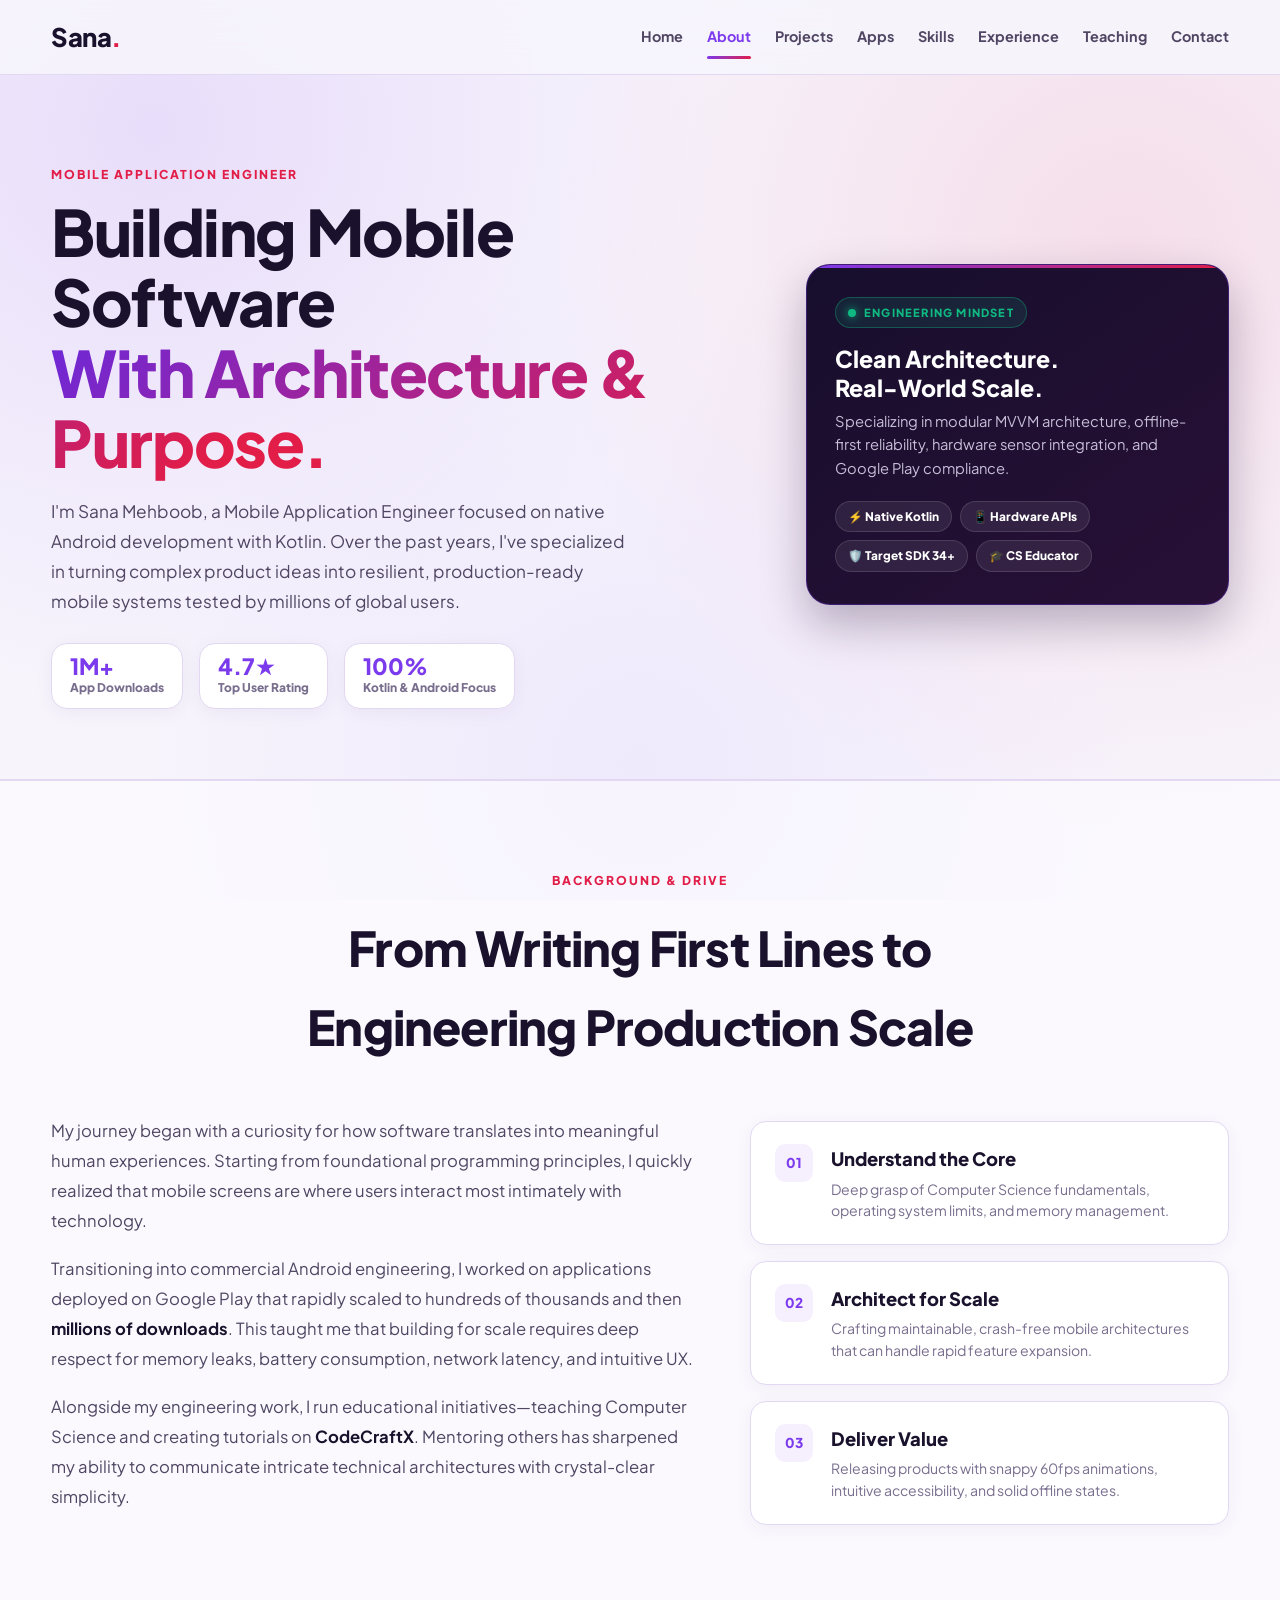
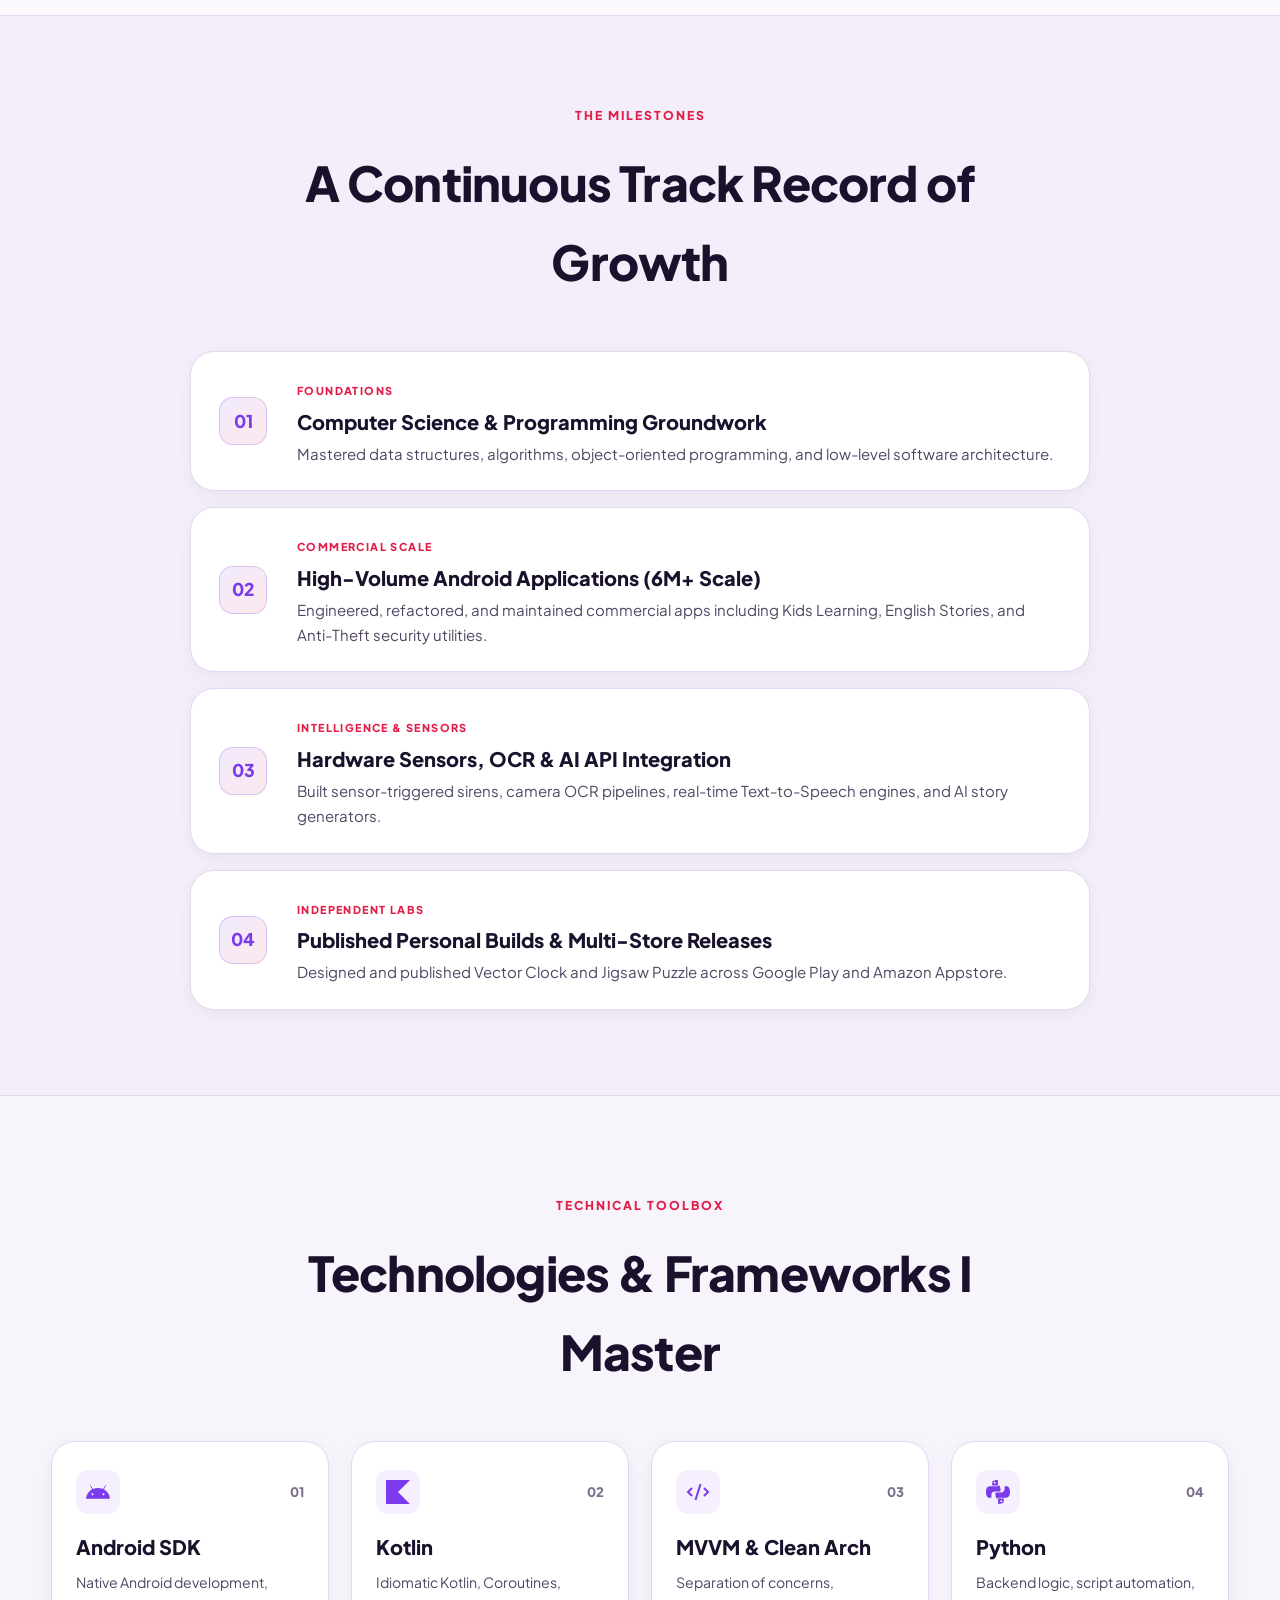
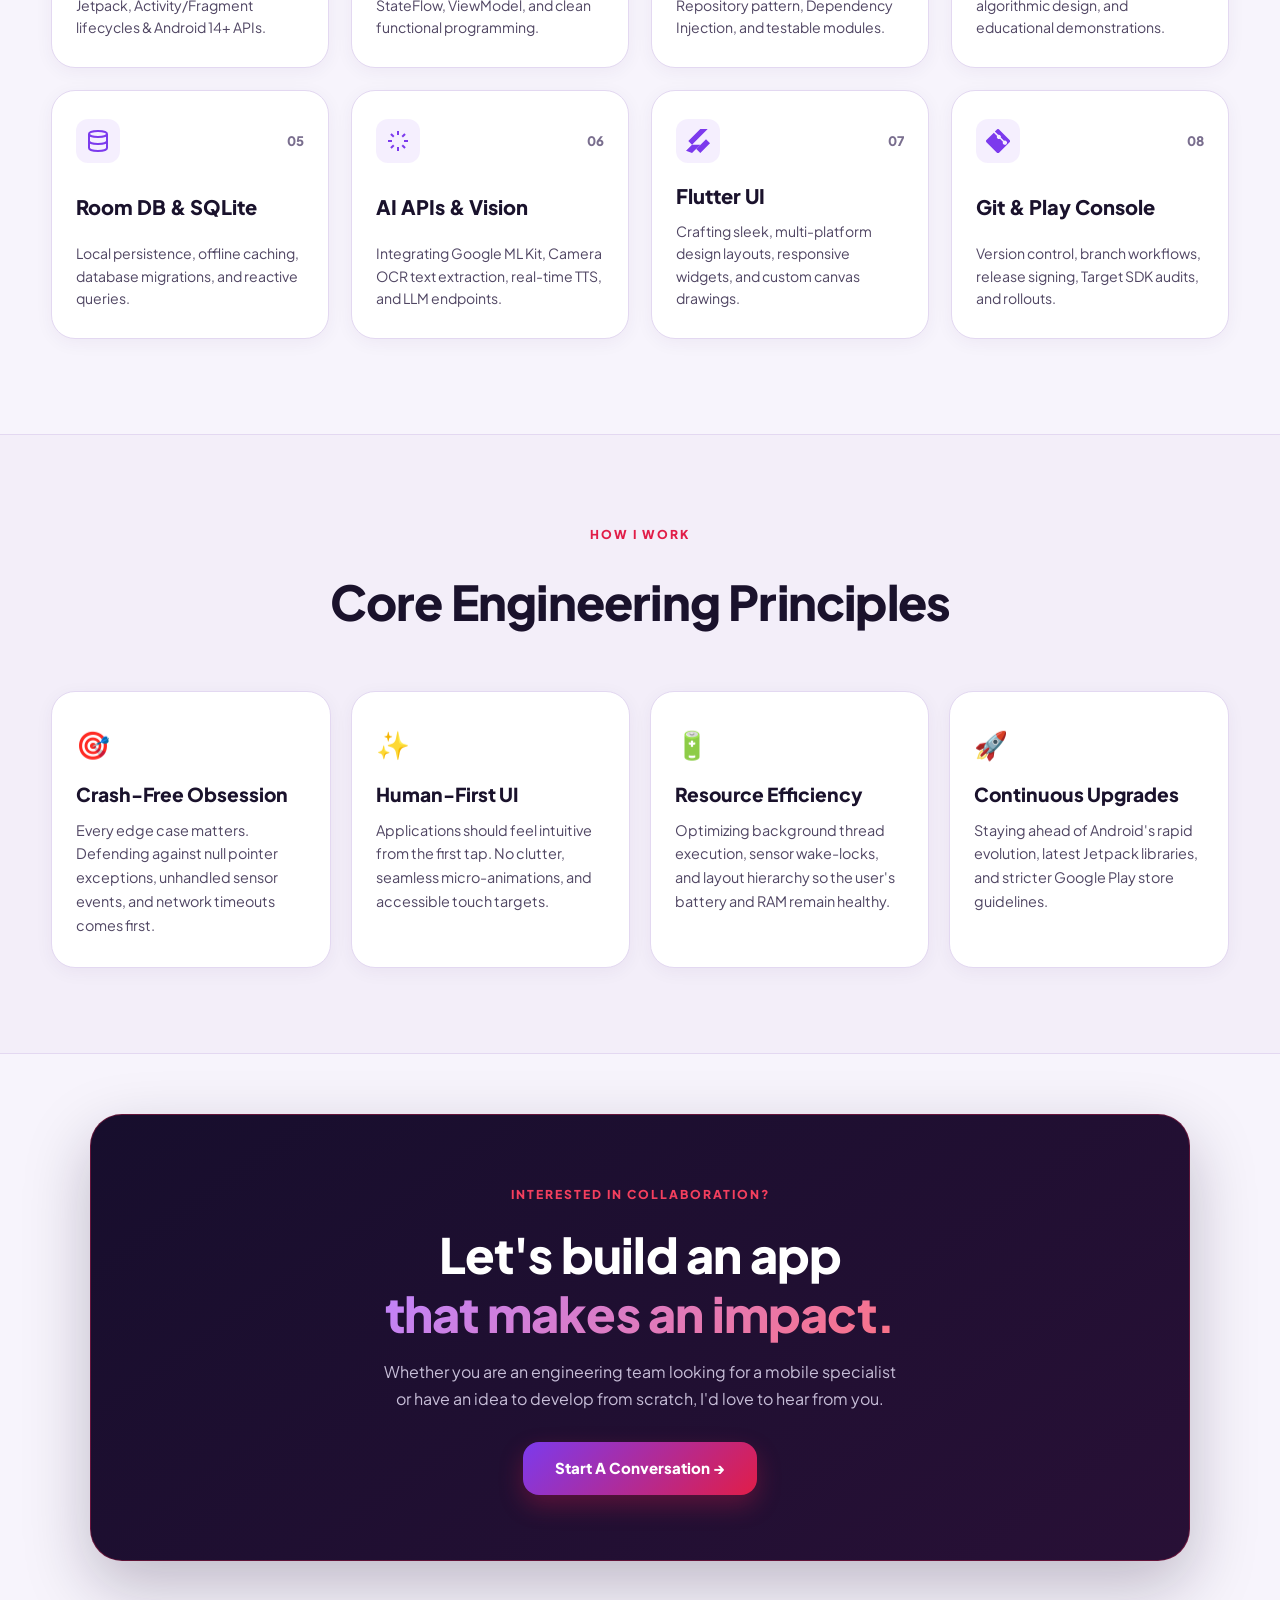
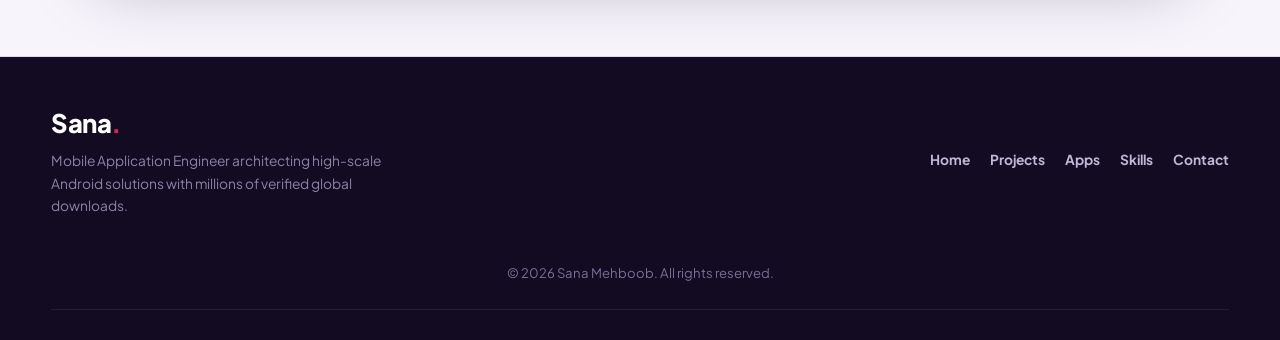
==== commit d7b385f9: "phone responsiveness" ====
--- a/about.html
+++ b/about.html
@@ -2,12 +2,10 @@
 <html lang="en">
 <head>
     <meta charset="UTF-8">
-
-    <meta name="viewport"
-          content="width=device-width, initial-scale=1.0">
+    <meta name="viewport" content="width=device-width, initial-scale=1.0">
 
     <meta name="description"
-          content="About Sana Mehboob - Mobile App Developer specializing in Android, Kotlin, Python, Flutter UI development, and AI API integration.">
+          content="About Sana Mehboob - Mobile Application Engineer specializing in Android, Kotlin, Clean Architecture, and High-Scale Production Apps.">
 
     <meta name="color-scheme" content="light">
     <title>About Me | Sana Mehboob</title>
@@ -18,9 +16,7 @@
 <body>
 
     <!-- ================= NAVBAR ================= -->
-
     <header class="navbar">
-
         <div class="nav-container">
 
             <a href="index.html" class="logo">
@@ -32,7 +28,6 @@
             </button>
 
             <nav class="nav-menu">
-
                 <a href="index.html">Home</a>
                 <a href="about.html" class="active">About</a>
                 <a href="projects.html">Projects</a>
@@ -41,474 +36,377 @@
                 <a href="experience.html">Experience</a>
                 <a href="teaching.html">Teaching</a>
                 <a href="contact.html">Contact</a>
-
             </nav>
 
         </div>
-
     </header>
 
 
-    <!-- ================= ABOUT HERO ================= -->
-
     <main>
 
+        <!-- ================= ABOUT HERO ================= -->
         <section class="about-hero">
-
-            <div class="about-hero-content">
-
-                <span class="section-label">
-                    ABOUT ME
-                </span>
-
-                <h1>
-                    Hi, I'm Sana.
-                    <span>I Build Apps With Purpose.</span>
-                </h1>
-
+            <div class="about-hero-container">
+
+                <div class="about-hero-content">
+                    <span class="eyebrow">MOBILE APPLICATION ENGINEER</span>
+
+                    <h1>
+                        Building Mobile Software<br>
+                        <span>With Architecture & Purpose.</span>
+                    </h1>
+
+                    <p>
+                        I'm Sana Mehboob, a Mobile Application Engineer focused on native Android development with Kotlin. Over the past years, I've specialized in turning complex product ideas into resilient, production-ready mobile systems tested by millions of global users.
+                    </p>
+
+                    <div class="hero-quick-stats">
+                        <div class="stat-pill">
+                            <strong>1M+</strong>
+                            <span>App Downloads</span>
+                        </div>
+                        <div class="stat-pill">
+                            <strong>4.7★</strong>
+                            <span>Top User Rating</span>
+                        </div>
+                        <div class="stat-pill">
+                            <strong>100%</strong>
+                            <span>Kotlin & Android Focus</span>
+                        </div>
+                    </div>
+                </div>
+
+                <!-- INNOVATIVE HERO BADGE -->
+                <div class="about-hero-card">
+                    <div class="hero-card-header">
+                        <span class="live-dot"></span>
+                        <span class="card-status-label">ENGINEERING MINDSET</span>
+                    </div>
+
+                    <div class="hero-card-body">
+                        <h3>Clean Architecture.<br>Real-World Scale.</h3>
+                        <p>Specializing in modular MVVM architecture, offline-first reliability, hardware sensor integration, and Google Play compliance.</p>
+                    </div>
+
+                    <div class="hero-card-chips">
+                        <span>⚡ Native Kotlin</span>
+                        <span>📱 Hardware APIs</span>
+                        <span>🛡️ Target SDK 34+</span>
+                        <span>🎓 CS Educator</span>
+                    </div>
+                </div>
+
+            </div>
+        </section>
+
+
+        <!-- ================= MY STORY ================= -->
+        <section class="about-story">
+            <div class="container">
+
+                <div class="section-heading">
+                    <span class="section-label">BACKGROUND & DRIVE</span>
+                    <h2>From Writing First Lines to Engineering Production Scale</h2>
+                </div>
+
+                <div class="story-grid">
+
+                    <div class="story-text">
+                        <p>
+                            My journey began with a curiosity for how software translates into meaningful human experiences. Starting from foundational programming principles, I quickly realized that mobile screens are where users interact most intimately with technology.
+                        </p>
+                        <p>
+                            Transitioning into commercial Android engineering, I worked on applications deployed on Google Play that rapidly scaled to hundreds of thousands and then <strong>millions of downloads</strong>. This taught me that building for scale requires deep respect for memory leaks, battery consumption, network latency, and intuitive UX.
+                        </p>
+                        <p>
+                            Alongside my engineering work, I run educational initiatives—teaching Computer Science and creating tutorials on <strong>CodeCraftX</strong>. Mentoring others has sharpened my ability to communicate intricate technical architectures with crystal-clear simplicity.
+                        </p>
+                    </div>
+
+                    <div class="story-highlight">
+                        <div class="highlight-card">
+                            <span class="highlight-no">01</span>
+                            <div>
+                                <h3>Understand the Core</h3>
+                                <p>Deep grasp of Computer Science fundamentals, operating system limits, and memory management.</p>
+                            </div>
+                        </div>
+
+                        <div class="highlight-card">
+                            <span class="highlight-no">02</span>
+                            <div>
+                                <h3>Architect for Scale</h3>
+                                <p>Crafting maintainable, crash-free mobile architectures that can handle rapid feature expansion.</p>
+                            </div>
+                        </div>
+
+                        <div class="highlight-card">
+                            <span class="highlight-no">03</span>
+                            <div>
+                                <h3>Deliver Value</h3>
+                                <p>Releasing products with snappy 60fps animations, intuitive accessibility, and solid offline states.</p>
+                            </div>
+                        </div>
+                    </div>
+
+                </div>
+
+            </div>
+        </section>
+
+
+        <!-- ================= JOURNEY ROADMAP ================= -->
+        <section class="journey-section">
+            <div class="container">
+
+                <div class="section-heading">
+                    <span class="section-label">THE MILESTONES</span>
+                    <h2>A Continuous Track Record of Growth</h2>
+                </div>
+
+                <div class="journey-list">
+
+                    <div class="journey-item">
+                        <div class="journey-number">01</div>
+                        <div class="journey-content">
+                            <span class="journey-tag">FOUNDATIONS</span>
+                            <h3>Computer Science & Programming Groundwork</h3>
+                            <p>Mastered data structures, algorithms, object-oriented programming, and low-level software architecture.</p>
+                        </div>
+                    </div>
+
+                    <div class="journey-item">
+                        <div class="journey-number">02</div>
+                        <div class="journey-content">
+                            <span class="journey-tag">COMMERCIAL SCALE</span>
+                            <h3>High-Volume Android Applications (6M+ Scale)</h3>
+                            <p>Engineered, refactored, and maintained commercial apps including Kids Learning, English Stories, and Anti-Theft security utilities.</p>
+                        </div>
+                    </div>
+
+                    <div class="journey-item">
+                        <div class="journey-number">03</div>
+                        <div class="journey-content">
+                            <span class="journey-tag">INTELLIGENCE & SENSORS</span>
+                            <h3>Hardware Sensors, OCR & AI API Integration</h3>
+                            <p>Built sensor-triggered sirens, camera OCR pipelines, real-time Text-to-Speech engines, and AI story generators.</p>
+                        </div>
+                    </div>
+
+                    <div class="journey-item">
+                        <div class="journey-number">04</div>
+                        <div class="journey-content">
+                            <span class="journey-tag">INDEPENDENT LABS</span>
+                            <h3>Published Personal Builds & Multi-Store Releases</h3>
+                            <p>Designed and published Vector Clock and Jigsaw Puzzle across Google Play and Amazon Appstore.</p>
+                        </div>
+                    </div>
+
+                </div>
+
+            </div>
+        </section>
+
+
+        <!-- ================= TECHNOLOGIES & TOOLS ================= -->
+        <section class="about-tech">
+            <div class="container">
+
+                <div class="section-heading">
+                    <span class="section-label">TECHNICAL TOOLBOX</span>
+                    <h2>Technologies & Frameworks I Master</h2>
+                </div>
+
+                <div class="tech-grid">
+
+                    <!-- 01 Android -->
+                    <div class="tech-card">
+                        <div class="tech-card-top">
+                            <div class="tech-icon">
+                                <svg width="24" height="24" viewBox="0 0 24 24" fill="currentColor"><path d="M17.523 15.3414c-.5511 0-.9993-.4486-.9993-.9997s.4482-.9993.9993-.9993c.551 0 .9992.4482.9992.9993.0001.5511-.4482.9997-.9992.9997m-11.046 0c-.5511 0-.9993-.4486-.9993-.9997s.4482-.9993.9993-.9993c.5511 0 .9993.4482.9993.9993 0 .5511-.4482.9997-.9993.9997m11.4045-6.02l1.9973-3.4592a.416.416 0 00-.1521-.5676.416.416 0 00-.5676.1521l-2.0223 3.503C15.5902 8.411 13.8533 8.081 12 8.081c-1.8533 0-3.5902.33-5.1368.8687L4.8409 5.4467a.4161.4161 0 00-.5677-.1521.4157.4157 0 00-.1521.5676l1.9973 3.4592C2.6889 11.1867.3432 14.6589 0 18.761h24c-.3432-4.1021-2.6889-7.5743-6.1185-9.4396"/></svg>
+                            </div>
+                            <span class="tech-num">01</span>
+                        </div>
+                        <h3>Android SDK</h3>
+                        <p>Native Android development, Jetpack, Activity/Fragment lifecycles & Android 14+ APIs.</p>
+                    </div>
+
+                    <!-- 02 Kotlin -->
+                    <div class="tech-card">
+                        <div class="tech-card-top">
+                            <div class="tech-icon">
+                                <svg width="24" height="24" viewBox="0 0 24 24" fill="currentColor"><path d="M24 24H0V0h24L12 12Z"/></svg>
+                            </div>
+                            <span class="tech-num">02</span>
+                        </div>
+                        <h3>Kotlin</h3>
+                        <p>Idiomatic Kotlin, Coroutines, StateFlow, ViewModel, and clean functional programming.</p>
+                    </div>
+
+                    <!-- 03 Clean Architecture -->
+                    <div class="tech-card">
+                        <div class="tech-card-top">
+                            <div class="tech-icon">
+                                <svg width="24" height="24" viewBox="0 0 24 24" fill="none" stroke="currentColor" stroke-width="2"><path d="m18 16 4-4-4-4"/><path d="m6 8-4 4 4 4"/><path d="m14.5 4-5 16"/></svg>
+                            </div>
+                            <span class="tech-num">03</span>
+                        </div>
+                        <h3>MVVM & Clean Arch</h3>
+                        <p>Separation of concerns, Repository pattern, Dependency Injection, and testable modules.</p>
+                    </div>
+
+                    <!-- 04 Python -->
+                    <div class="tech-card">
+                        <div class="tech-card-top">
+                            <div class="tech-icon">
+                                <svg width="24" height="24" viewBox="0 0 24 24" fill="currentColor"><path d="M11.914 0C5.825 0 6.2 2.656 6.2 2.656l.006 2.752h5.812v.826H3.882S0 5.766 0 11.884c0 6.12 3.398 5.892 3.398 5.892h2.03v-2.858s-.11-3.398 3.342-3.398h5.758v-.852s.47-5.468-2.614-5.468zm-3.23 1.83a1.002 1.002 0 1 1 0 2.004 1.002 1.002 0 0 1 0-2.004zm3.402 22.17c6.088 0 5.713-2.656 5.713-2.656l-.006-2.752H11.98v-.826h8.138s3.882.468 3.882-5.65c0-6.118-3.398-5.892-3.398-5.892h-2.03v2.858s.11 3.398-3.342 3.398H9.472v.852s-.47 5.468 2.614 5.468zm3.23-1.83a1.002 1.002 0 1 1 0-2.004 1.002 1.002 0 0 1 0 2.004z"/></svg>
+                            </div>
+                            <span class="tech-num">04</span>
+                        </div>
+                        <h3>Python</h3>
+                        <p>Backend logic, script automation, algorithmic design, and educational demonstrations.</p>
+                    </div>
+
+                    <!-- 05 Room & SQL -->
+                    <div class="tech-card">
+                        <div class="tech-card-top">
+                            <div class="tech-icon">
+                                <svg width="24" height="24" viewBox="0 0 24 24" fill="none" stroke="currentColor" stroke-width="2"><ellipse cx="12" cy="5" rx="9" ry="3"/><path d="M3 5v14c0 1.66 4 3 9 3s9-1.34 9-3V5"/><path d="M3 12c0 1.66 4 3 9 3s9-1.34 9-3"/></svg>
+                            </div>
+                            <span class="tech-num">05</span>
+                        </div>
+                        <h3>Room DB & SQLite</h3>
+                        <p>Local persistence, offline caching, database migrations, and reactive queries.</p>
+                    </div>
+
+                    <!-- 06 AI APIs & OCR -->
+                    <div class="tech-card">
+                        <div class="tech-card-top">
+                            <div class="tech-icon">
+                                <svg width="24" height="24" viewBox="0 0 24 24" fill="none" stroke="currentColor" stroke-width="2"><path d="M12 2v4"/><path d="M12 18v4"/><path d="m4.93 4.93 2.83 2.83"/><path d="m16.24 16.24 2.83 2.83"/><path d="M2 12h4"/><path d="M18 12h4"/><path d="m4.93 19.07 2.83-2.83"/><path d="m16.24 7.76 2.83-2.83"/></svg>
+                            </div>
+                            <span class="tech-num">06</span>
+                        </div>
+                        <h3>AI APIs & Vision</h3>
+                        <p>Integrating Google ML Kit, Camera OCR text extraction, real-time TTS, and LLM endpoints.</p>
+                    </div>
+
+                    <!-- 07 Flutter UI -->
+                    <div class="tech-card">
+                        <div class="tech-card-top">
+                            <div class="tech-icon">
+                                <svg width="24" height="24" viewBox="0 0 24 24" fill="currentColor"><path d="M14.314 0L2.3 12 6 15.7 21.686 0zM6.029 15.686L0 21.714 6.029 24l8.286-8.314zM24 14.314l-4-4-9.686 9.686L14.314 24z"/></svg>
+                            </div>
+                            <span class="tech-num">07</span>
+                        </div>
+                        <h3>Flutter UI</h3>
+                        <p>Crafting sleek, multi-platform design layouts, responsive widgets, and custom canvas drawings.</p>
+                    </div>
+
+                    <!-- 08 Git & CI/CD -->
+                    <div class="tech-card">
+                        <div class="tech-card-top">
+                            <div class="tech-icon">
+                                <svg width="24" height="24" viewBox="0 0 24 24" fill="currentColor"><path d="M23.546 10.93L13.067.452a1.5 1.5 0 0 0-2.124 0L8.831 2.564l3.308 3.308a2.122 2.122 0 0 1 2.684 2.688l3.18 3.18a2.122 2.122 0 1 1-1.06 1.06l-2.946-2.946a2.122 2.122 0 0 1-2.476-.437 2.122 2.122 0 0 1-.437-2.476L7.842 3.697.454 11.085a1.5 1.5 0 0 0 0 2.124l10.479 10.479a1.5 1.5 0 0 0 2.124 0l10.489-10.489a1.5 1.5 0 0 0 0-2.269z"/></svg>
+                            </div>
+                            <span class="tech-num">08</span>
+                        </div>
+                        <h3>Git & Play Console</h3>
+                        <p>Version control, branch workflows, release signing, Target SDK audits, and rollouts.</p>
+                    </div>
+
+                </div>
+
+            </div>
+        </section>
+
+
+        <!-- ================= VALUES / PRINCIPLES ================= -->
+        <section class="values-section">
+            <div class="container">
+
+                <div class="section-heading">
+                    <span class="section-label">HOW I WORK</span>
+                    <h2>Core Engineering Principles</h2>
+                </div>
+
+                <div class="values-grid">
+
+                    <div class="value-card">
+                        <div class="value-icon">🎯</div>
+                        <h3>Crash-Free Obsession</h3>
+                        <p>Every edge case matters. Defending against null pointer exceptions, unhandled sensor events, and network timeouts comes first.</p>
+                    </div>
+
+                    <div class="value-card">
+                        <div class="value-icon">✨</div>
+                        <h3>Human-First UI</h3>
+                        <p>Applications should feel intuitive from the first tap. No clutter, seamless micro-animations, and accessible touch targets.</p>
+                    </div>
+
+                    <div class="value-card">
+                        <div class="value-icon">🔋</div>
+                        <h3>Resource Efficiency</h3>
+                        <p>Optimizing background thread execution, sensor wake-locks, and layout hierarchy so the user's battery and RAM remain healthy.</p>
+                    </div>
+
+                    <div class="value-card">
+                        <div class="value-icon">🚀</div>
+                        <h3>Continuous Upgrades</h3>
+                        <p>Staying ahead of Android's rapid evolution, latest Jetpack libraries, and stricter Google Play store guidelines.</p>
+                    </div>
+
+                </div>
+
+            </div>
+        </section>
+
+
+        <!-- ================= CTA ================= -->
+        <section class="cta-section">
+            <div class="cta-box">
+                <span class="section-label">INTERESTED IN COLLABORATION?</span>
+                <h2>
+                    Let's build an app<br>
+                    <span>that makes an impact.</span>
+                </h2>
                 <p>
-                    I'm a Mobile App Developer who enjoys turning ideas
-                    into practical, user-friendly mobile applications.
-                    My main focus is Android development, while I also
-                    work with Kotlin, Python, Flutter UI development,
-                    and AI API integration.
+                    Whether you are an engineering team looking for a mobile specialist or have an idea to develop from scratch, I'd love to hear from you.
                 </p>
-
-            </div>
-
-        </section>
-
-
-        <!-- ================= MY STORY ================= -->
-
-        <section class="about-story">
-
-            <div class="section-heading">
-
-                <span class="section-label">
-                    MY STORY
-                </span>
-
-                <h2>
-                    From Learning to Building
-                </h2>
-
-            </div>
-
-
-            <div class="story-grid">
-
-                <div class="story-text">
-
-                    <p>
-                        My journey started with learning programming
-                        fundamentals and understanding how software
-                        works behind the scenes.
-                    </p>
-
-                    <p>
-                        Over time, my interest moved toward mobile
-                        application development. I started building
-                        Android applications and working with modern
-                        development tools, architectures and APIs.
-                    </p>
-
-                    <p>
-                        Today, I enjoy working on applications that
-                        solve practical problems, provide useful
-                        experiences and have clean, simple interfaces.
-                    </p>
-
-                    <p>
-                        Alongside development, I also teach programming
-                        and computer science concepts, which has helped
-                        me develop a strong habit of explaining
-                        technical ideas in a simple way.
-                    </p>
-
-                </div>
-
-
-                <div class="story-highlight">
-
-                    <div class="highlight-card">
-
-                        <span>01</span>
-
-                        <h3>
-                            Learn
-                        </h3>
-
-                        <p>
-                            Build strong programming and computer
-                            science fundamentals.
-                        </p>
-
-                    </div>
-
-
-                    <div class="highlight-card">
-
-                        <span>02</span>
-
-                        <h3>
-                            Build
-                        </h3>
-
-                        <p>
-                            Turn ideas into functional mobile
-                            applications.
-                        </p>
-
-                    </div>
-
-
-                    <div class="highlight-card">
-
-                        <span>03</span>
-
-                        <h3>
-                            Improve
-                        </h3>
-
-                        <p>
-                            Refine applications through better
-                            architecture, UI and user experience.
-                        </p>
-
-                    </div>
-
-                </div>
-
-            </div>
-
-        </section>
-
-
-        <!-- ================= JOURNEY ================= -->
-
-        <section class="journey-section">
-
-            <div class="section-heading">
-
-                <span class="section-label">
-                    MY JOURNEY
-                </span>
-
-                <h2>
-                    A Continuous Learning Journey
-                </h2>
-
-            </div>
-
-
-            <div class="journey-list">
-
-                <div class="journey-item">
-
-                    <div class="journey-number">
-                        01
-                    </div>
-
-                    <div>
-                        <h3>
-                            Android Development
-                        </h3>
-
-                        <p>
-                            Started building Android applications
-                            and developing a deeper understanding
-                            of mobile development.
-                        </p>
-                    </div>
-
-                </div>
-
-
-                <div class="journey-item">
-
-                    <div class="journey-number">
-                        02
-                    </div>
-
-                    <div>
-                        <h3>
-                            Production Applications
-                        </h3>
-
-                        <p>
-                            Worked on real-world applications involving
-                            development, architecture improvements,
-                            maintenance and updates.
-                        </p>
-                    </div>
-
-                </div>
-
-
-                <div class="journey-item">
-
-                    <div class="journey-number">
-                        03
-                    </div>
-
-                    <div>
-                        <h3>
-                            APIs & AI Integration
-                        </h3>
-
-                        <p>
-                            Expanded into REST APIs and AI API
-                            integration to add useful capabilities
-                            to mobile applications.
-                        </p>
-                    </div>
-
-                </div>
-
-
-                <div class="journey-item">
-
-                    <div class="journey-number">
-                        04
-                    </div>
-
-                    <div>
-                        <h3>
-                            Independent Projects
-                        </h3>
-
-                        <p>
-                            Started building and publishing
-                            independent applications such as
-                            Vector Clock and Jigsaw Puzzle.
-                        </p>
-                    </div>
-
-                </div>
-
-            </div>
-
-        </section>
-
-
-        <!-- ================= TECHNOLOGIES ================= -->
-
-        <section class="about-tech">
-
-            <div class="section-heading">
-
-                <span class="section-label">
-                    WHAT I WORK WITH
-                </span>
-
-                <h2>
-                    Technologies & Tools
-                </h2>
-
-            </div>
-
-
-            <div class="tech-grid">
-
-                <div class="tech-card">
-                    <span>01</span>
-                    <h3>Android</h3>
-                    <p>Native Android application development.</p>
-                </div>
-
-                <div class="tech-card">
-                    <span>02</span>
-                    <h3>Kotlin</h3>
-                    <p>Modern Android development with Kotlin.</p>
-                </div>
-
-                <div class="tech-card">
-                    <span>03</span>
-                    <h3>Python</h3>
-                    <p>Programming, automation and application logic.</p>
-                </div>
-
-                <div class="tech-card">
-                    <span>04</span>
-                    <h3>Flutter UI</h3>
-                    <p>Building cross-platform user interfaces.</p>
-                </div>
-
-                <div class="tech-card">
-                    <span>05</span>
-                    <h3>SQL</h3>
-                    <p>Working with structured application data.</p>
-                </div>
-
-                <div class="tech-card">
-                    <span>06</span>
-                    <h3>AI APIs</h3>
-                    <p>Integrating AI-powered features into apps.</p>
-                </div>
-
-                <div class="tech-card">
-                    <span>07</span>
-                    <h3>REST APIs</h3>
-                    <p>Connecting applications with backend services.</p>
-                </div>
-
-                <div class="tech-card">
-                    <span>08</span>
-                    <h3>Git & GitHub</h3>
-                    <p>Version control and project collaboration.</p>
-                </div>
-
-            </div>
-
-        </section>
-
-
-        <!-- ================= VALUES ================= -->
-
-        <section class="values-section">
-
-            <div class="section-heading">
-
-                <span class="section-label">
-                    MY APPROACH
-                </span>
-
-                <h2>
-                    What Matters to Me
-                </h2>
-
-            </div>
-
-
-            <div class="values-grid">
-
-                <div class="value-card">
-
-                    <h3>
-                        Clean UI
-                    </h3>
-
-                    <p>
-                        Interfaces should feel simple, clear
-                        and easy to use.
-                    </p>
-
-                </div>
-
-
-                <div class="value-card">
-
-                    <h3>
-                        Practical Solutions
-                    </h3>
-
-                    <p>
-                        I focus on building applications that
-                        have a real purpose.
-                    </p>
-
-                </div>
-
-
-                <div class="value-card">
-
-                    <h3>
-                        Continuous Learning
-                    </h3>
-
-                    <p>
-                        Technology keeps evolving, so learning
-                        never really stops.
-                    </p>
-
-                </div>
-
-
-                <div class="value-card">
-
-                    <h3>
-                        User Experience
-                    </h3>
-
-                    <p>
-                        Good functionality should be supported
-                        by a thoughtful user experience.
-                    </p>
-
-                </div>
-
-            </div>
-
-        </section>
-
-
-        <!-- ================= CTA ================= -->
-
-        <section class="cta-section">
-
-            <div class="cta-box">
-
-                <span class="section-label">
-                    LET'S BUILD SOMETHING
-                </span>
-
-                <h2>
-                    Have an idea for an app?
-                </h2>
-
+                <a href="contact.html" class="btn btn-primary">
+                    Start A Conversation →
+                </a>
+            </div>
+        </section>
+
+    </main>
+
+
+    <!-- ================= FOOTER ================= -->
+    <footer class="footer">
+        <div class="footer-container">
+
+            <div class="footer-brand">
+                <a href="index.html" class="logo">Sana<span>.</span></a>
                 <p>
-                    Let's turn that idea into something useful,
-                    practical and beautifully built.
+                    Mobile Application Engineer architecting high-scale Android solutions with millions of verified global downloads.
                 </p>
-
-                <a href="contact.html" class="btn btn-primary">
-                    Let's Connect →
-                </a>
-
-            </div>
-
-        </section>
-
-    </main>
-
-
-    <!-- ================= FOOTER ================= -->
-
-    <footer class="footer">
-
-        <div class="footer-container">
-
-            <div>
-                <h3>Sana<span>.</span></h3>
-
-                <p>
-                    Mobile App Developer building practical
-                    and user-friendly applications.
-                </p>
             </div>
 
             <div class="footer-links">
-
+                <a href="index.html">Home</a>
                 <a href="projects.html">Projects</a>
                 <a href="apps.html">Apps</a>
+                <a href="skills.html">Skills</a>
                 <a href="contact.html">Contact</a>
-
+            </div>
+
+            <div class="footer-copy">
+                <p>© 2026 Sana Mehboob. All rights reserved.</p>
             </div>
 
         </div>
-
-
-        <div class="footer-bottom">
-
-            <p>
-                © 2026 Sana Mehboob. All rights reserved.
-            </p>
-
-        </div>
-
     </footer>
-
 
     <script src="script.js"></script>
 
--- a/about.css
+++ b/about.css
@@ -1,27 +1,23 @@
 /* =========================================================
    SANA MEHBOOB — ABOUT ME PAGE STYLESHEET (about.css)
    Theme: Dual-Tone Hybrid (Soft Pearl Mist + Deep Plum & Crimson)
-   Guaranteed Same Colors on Light/Dark Mode | Fully Optimized Mobile UI
+   100% Fully Responsive for Laptops, Tablets & Mobile Phones
 ========================================================= */
 
 @import url('https://fonts.googleapis.com/css2?family=Plus+Jakarta+Sans:wght@300;400;500;600;700;800;900&display=swap');
 
 /* --- COLOR SYSTEM & DESIGN VARIABLES --- */
 :root {
-    /* Locks color scheme so browser dark mode doesn't forcefully invert */
     color-scheme: light;
 
-    /* Soft Pearl Mist Base (No flat white) */
     --bg-base: #f7f4fc;
     --bg-surface: #efe9f8;
     --bg-card: rgba(255, 255, 255, 0.92);
     --bg-card-hover: #ffffff;
     
-    /* Deep Rich Contrast Elements */
     --dark-surface: #150e26;
-    --dark-card: #1f1438;
+    --dark-card: #1c1236;
     
-    /* Royal Purple & Crimson System */
     --purple-primary: #7c3aed;
     --purple-light: #a78bfa;
     --purple-soft: rgba(124, 58, 237, 0.1);
@@ -30,40 +26,41 @@
     --crimson-rose: #f43f5e;
     --crimson-soft: rgba(225, 29, 72, 0.1);
     
-    /* Gradients */
     --grad-primary: linear-gradient(135deg, #7c3aed 0%, #e11d48 100%);
     --grad-hover: linear-gradient(135deg, #6d28d9 0%, #be123c 100%);
     --grad-text: linear-gradient(135deg, #6d28d9 0%, #e11d48 85%);
-    --grad-dark: linear-gradient(145deg, #170e2d 0%, #261133 100%);
+    --grad-dark: linear-gradient(145deg, #170e2d 0%, #281036 100%);
     
-    /* Typography */
     --text-heading: #1a122c;
     --text-body: #504663;
     --text-muted: #796e8e;
     --text-white: #ffffff;
 
-    /* Borders & Shadows */
     --border-subtle: #e3d8f1;
     --border-hover: rgba(225, 29, 72, 0.35);
     --border-accent: rgba(124, 58, 237, 0.35);
 
     --shadow-sm: 0 4px 18px rgba(50, 20, 90, 0.05);
     --shadow-md: 0 12px 35px rgba(60, 25, 100, 0.08);
-    --shadow-prominent: 0 18px 45px rgba(124, 58, 237, 0.15);
-    --shadow-glow: 0 10px 30px rgba(225, 29, 72, 0.30);
+    --shadow-prominent: 0 18px 45px rgba(124, 58, 237, 0.14);
 
     --radius-sm: 10px;
     --radius-md: 16px;
     --radius-lg: 24px;
     --radius-full: 9999px;
 
-    --transition: all 0.32s cubic-bezier(0.16, 1, 0.3, 1);
+    --transition: all 0.3s cubic-bezier(0.16, 1, 0.3, 1);
 }
 
 * {
     margin: 0;
     padding: 0;
     box-sizing: border-box;
+}
+
+html, body {
+    max-width: 100%;
+    overflow-x: hidden;
 }
 
 html {
@@ -76,8 +73,6 @@
     background-color: var(--bg-base);
     color: var(--text-body);
     line-height: 1.65;
-    overflow-x: hidden;
-    width: 100%;
     background-image: 
         radial-gradient(circle at 12% 14%, rgba(124, 58, 237, 0.12), transparent 42%),
         radial-gradient(circle at 88% 28%, rgba(225, 29, 72, 0.10), transparent 45%),
@@ -91,35 +86,38 @@
     transition: var(--transition);
 }
 
-/* =========================================================
-   COMMON HEADINGS & LABELS
-========================================================= */
-.section-label {
+.container {
+    width: min(1200px, 92%);
+    margin: 0 auto;
+}
+
+/* Common Section Labels */
+.eyebrow, .section-label {
     display: inline-block;
-    font-size: 0.78rem;
+    font-size: 0.76rem;
     font-weight: 800;
     letter-spacing: 2px;
     color: var(--crimson-primary);
     text-transform: uppercase;
+    margin-bottom: 12px;
 }
 
 .section-heading {
-    width: min(850px, 100%);
-    margin: 0 auto 55px;
     text-align: center;
+    max-width: 750px;
+    margin: 0 auto 50px;
 }
 
 .section-heading h2 {
-    margin-top: 10px;
+    font-size: clamp(2rem, 3.8vw, 3rem);
+    font-weight: 900;
     color: var(--text-heading);
-    font-size: clamp(2.2rem, 4vw, 3.4rem);
-    font-weight: 900;
-    line-height: 1.12;
-    letter-spacing: -1.2px;
+    letter-spacing: -0.8px;
+    margin-top: 6px;
 }
 
 /* =========================================================
-   NAVBAR (Frosted Glass)
+   NAVBAR
 ========================================================= */
 .navbar {
     position: sticky;
@@ -133,7 +131,7 @@
 
 .nav-container {
     width: min(1200px, 92%);
-    height: 78px;
+    height: 74px;
     margin: 0 auto;
     display: flex;
     align-items: center;
@@ -141,7 +139,7 @@
 }
 
 .logo {
-    font-size: 1.65rem;
+    font-size: 1.6rem;
     font-weight: 900;
     letter-spacing: -0.5px;
     color: var(--text-heading);
@@ -154,7 +152,7 @@
 .nav-menu {
     display: flex;
     align-items: center;
-    gap: 26px;
+    gap: 24px;
 }
 
 .nav-menu a {
@@ -186,9 +184,8 @@
     background: none;
     border: none;
     color: var(--text-heading);
-    font-size: 1.7rem;
+    font-size: 1.6rem;
     cursor: pointer;
-    line-height: 1;
 }
 
 /* =========================================================
@@ -196,232 +193,342 @@
 ========================================================= */
 .about-hero {
     position: relative;
-    padding: 95px 7% 85px;
-    text-align: center;
-}
-
-.about-hero-content {
-    width: min(920px, 100%);
+    padding: 85px 0 70px;
+    border-bottom: 1px solid var(--border-subtle);
+}
+
+.about-hero-container {
+    width: min(1200px, 92%);
     margin: 0 auto;
-}
-
-.about-hero h1 {
-    margin: 18px 0 24px;
+    display: grid;
+    grid-template-columns: 1.25fr 0.75fr;
+    align-items: center;
+    gap: 50px;
+}
+
+.about-hero-content h1 {
+    font-size: clamp(2.3rem, 5vw, 4.1rem);
+    font-weight: 900;
+    line-height: 1.1;
+    letter-spacing: -1.4px;
     color: var(--text-heading);
-    font-size: clamp(2.6rem, 5vw, 4.2rem);
-    font-weight: 900;
-    line-height: 1.1;
-    letter-spacing: -1.6px;
-}
-
-.about-hero h1 span {
-    display: block;
+    margin-bottom: 18px;
+}
+
+.about-hero-content h1 span {
     background: var(--grad-text);
     -webkit-background-clip: text;
     -webkit-text-fill-color: transparent;
 }
 
-.about-hero p {
-    max-width: 740px;
-    margin: 0 auto;
+.about-hero-content p {
+    font-size: 1.08rem;
     color: var(--text-body);
-    font-size: 1.15rem;
-    line-height: 1.85;
+    line-height: 1.75;
+    max-width: 580px;
+    margin-bottom: 26px;
+}
+
+.hero-quick-stats {
+    display: flex;
+    flex-wrap: wrap;
+    gap: 16px;
+}
+
+.stat-pill {
+    padding: 10px 18px;
+    background: #ffffff;
+    border: 1.5px solid var(--border-subtle);
+    border-radius: var(--radius-md);
+    box-shadow: var(--shadow-sm);
+    display: flex;
+    flex-direction: column;
+}
+
+.stat-pill strong {
+    font-size: 1.4rem;
+    font-weight: 900;
+    line-height: 1.1;
+    color: var(--purple-primary);
+}
+
+.stat-pill span {
+    font-size: 0.75rem;
+    font-weight: 800;
+    color: var(--text-muted);
+}
+
+/* Hero Badge Card */
+.about-hero-card {
+    background: var(--grad-dark);
+    border: 1.5px solid rgba(124, 58, 237, 0.35);
+    border-radius: var(--radius-lg);
+    padding: 32px 28px;
+    box-shadow: 0 20px 45px rgba(25, 10, 45, 0.28);
+    position: relative;
+    overflow: hidden;
+}
+
+.about-hero-card::before {
+    content: '';
+    position: absolute;
+    top: 0;
+    left: 0;
+    width: 100%;
+    height: 3px;
+    background: var(--grad-primary);
+}
+
+.hero-card-header {
+    display: inline-flex;
+    align-items: center;
+    gap: 8px;
+    padding: 5px 12px;
+    background: rgba(16, 185, 129, 0.12);
+    border: 1px solid rgba(16, 185, 129, 0.35);
+    border-radius: var(--radius-full);
+    margin-bottom: 16px;
+}
+
+.live-dot {
+    width: 8px;
+    height: 8px;
+    border-radius: 50%;
+    background: #10b981;
+    box-shadow: 0 0 10px #10b981;
+    animation: liveBlink 1.8s infinite;
+}
+
+@keyframes liveBlink {
+    0%, 100% { opacity: 1; transform: scale(1); }
+    50% { opacity: 0.4; transform: scale(1.2); }
+}
+
+.card-status-label {
+    font-size: 0.7rem;
+    font-weight: 900;
+    color: #10b981;
+    letter-spacing: 1.2px;
+}
+
+.hero-card-body h3 {
+    font-size: 1.45rem;
+    font-weight: 900;
+    color: var(--text-white);
+    margin-bottom: 8px;
+    line-height: 1.25;
+}
+
+.hero-card-body p {
+    font-size: 0.92rem;
+    color: #c7bed8;
+    line-height: 1.6;
+    margin-bottom: 20px;
+}
+
+.hero-card-chips {
+    display: flex;
+    flex-wrap: wrap;
+    gap: 8px;
+}
+
+.hero-card-chips span {
+    font-size: 0.74rem;
+    font-weight: 800;
+    padding: 5px 12px;
+    background: rgba(255, 255, 255, 0.08);
+    border: 1px solid rgba(255, 255, 255, 0.12);
+    border-radius: var(--radius-full);
+    color: #ffffff;
 }
 
 /* =========================================================
    MY STORY SECTION
 ========================================================= */
 .about-story {
-    padding: 95px 7%;
+    padding: 85px 0;
     background: rgba(255, 255, 255, 0.45);
     border-top: 1px solid var(--border-subtle);
     border-bottom: 1px solid var(--border-subtle);
 }
 
 .story-grid {
-    width: min(1180px, 100%);
-    margin: 0 auto;
     display: grid;
     grid-template-columns: 1.15fr 0.85fr;
-    gap: 60px;
+    gap: 50px;
     align-items: center;
 }
 
 .story-text p {
-    margin-bottom: 20px;
     color: var(--text-body);
-    font-size: 1.06rem;
-    line-height: 1.85;
+    font-size: 1.04rem;
+    line-height: 1.8;
+    margin-bottom: 18px;
+}
+
+.story-text p strong {
+    color: var(--text-heading);
 }
 
 .story-highlight {
+    display: flex;
+    flex-direction: column;
+    gap: 16px;
+}
+
+.highlight-card {
+    background: #ffffff;
+    border: 1.5px solid var(--border-subtle);
+    border-radius: var(--radius-md);
+    padding: 22px 24px;
+    display: flex;
+    gap: 18px;
+    align-items: flex-start;
+    box-shadow: var(--shadow-sm);
+    transition: var(--transition);
+}
+
+.highlight-card:hover {
+    transform: translateX(6px);
+    border-color: rgba(124, 58, 237, 0.4);
+    box-shadow: var(--shadow-prominent);
+}
+
+.highlight-no {
+    width: 38px;
+    height: 38px;
+    border-radius: 10px;
+    background: rgba(124, 58, 237, 0.08);
+    color: var(--purple-primary);
+    font-size: 0.85rem;
+    font-weight: 900;
     display: grid;
-    gap: 18px;
-}
-
-/* Story Highlight Cards */
-.highlight-card {
-    padding: 28px 30px;
+    place-items: center;
+    flex-shrink: 0;
+}
+
+.highlight-card:hover .highlight-no {
+    background: var(--grad-primary);
+    color: var(--text-white);
+}
+
+.highlight-card h3 {
+    font-size: 1.15rem;
+    font-weight: 900;
+    color: var(--text-heading);
+    margin-bottom: 4px;
+}
+
+.highlight-card p {
+    color: var(--text-muted);
+    font-size: 0.88rem;
+    line-height: 1.55;
+}
+
+/* =========================================================
+   JOURNEY ROADMAP
+========================================================= */
+.journey-section {
+    padding: 85px 0;
+    background: rgba(239, 233, 248, 0.5);
+    border-bottom: 1px solid var(--border-subtle);
+}
+
+.journey-list {
+    max-width: 900px;
+    margin: 0 auto;
+    display: flex;
+    flex-direction: column;
+    gap: 16px;
+}
+
+.journey-item {
+    display: grid;
+    grid-template-columns: 56px 1fr;
+    gap: 22px;
+    align-items: center;
+    padding: 24px 28px;
     background: #ffffff;
     border: 1.5px solid var(--border-subtle);
     border-radius: var(--radius-lg);
     box-shadow: var(--shadow-sm);
     transition: var(--transition);
-    position: relative;
-    overflow: hidden;
-}
-
-.highlight-card::before {
-    content: '';
-    position: absolute;
-    left: 0;
-    top: 0;
-    width: 5px;
-    height: 100%;
-    background: var(--grad-primary);
-    opacity: 0;
-    transition: var(--transition);
-}
-
-.highlight-card:hover {
-    transform: translateY(-4px) translateX(4px);
-    border-color: rgba(124, 58, 237, 0.4);
+}
+
+.journey-item:hover {
+    transform: translateX(6px);
+    border-color: rgba(225, 29, 72, 0.4);
     box-shadow: var(--shadow-prominent);
 }
 
-.highlight-card:hover::before {
-    opacity: 1;
-}
-
-.highlight-card span {
-    width: 38px;
-    height: 38px;
-    border-radius: 10px;
-    background: rgba(124, 58, 237, 0.1);
-    color: var(--purple-primary);
-    font-size: 0.88rem;
-    font-weight: 900;
+.journey-number {
+    width: 48px;
+    height: 48px;
+    border-radius: 14px;
+    background: linear-gradient(135deg, rgba(124, 58, 237, 0.1), rgba(225, 29, 72, 0.1));
+    border: 1px solid rgba(124, 58, 237, 0.22);
     display: grid;
     place-items: center;
-    margin-bottom: 12px;
+    font-size: 1.1rem;
+    font-weight: 900;
+    color: var(--purple-primary);
     transition: var(--transition);
-}
-
-.highlight-card:hover span {
+    flex-shrink: 0;
+}
+
+.journey-item:hover .journey-number {
     background: var(--grad-primary);
     color: var(--text-white);
-}
-
-.highlight-card h3 {
-    margin-bottom: 6px;
+    border-color: transparent;
+}
+
+.journey-tag {
+    font-size: 0.68rem;
+    font-weight: 900;
+    letter-spacing: 1.4px;
+    color: var(--crimson-primary);
+    text-transform: uppercase;
+}
+
+.journey-content h3 {
+    font-size: 1.25rem;
+    font-weight: 900;
     color: var(--text-heading);
-    font-size: 1.3rem;
-    font-weight: 900;
-}
-
-.highlight-card p {
-    color: var(--text-muted);
+    margin: 2px 0 4px;
+}
+
+.journey-content p {
+    color: var(--text-body);
     font-size: 0.94rem;
     line-height: 1.65;
 }
 
 /* =========================================================
-   JOURNEY SECTION (Continuous Learning Roadmap)
+   TECHNOLOGIES & TOOLS (SVG DEVELOPER CARDS)
 ========================================================= */
-.journey-section {
-    padding: 95px 7%;
-    background: rgba(239, 233, 248, 0.5);
-    border-bottom: 1px solid var(--border-subtle);
-}
-
-.journey-list {
-    width: min(920px, 100%);
-    margin: 0 auto;
-    display: flex;
-    flex-direction: column;
-    gap: 18px;
-}
-
-.journey-item {
+.about-tech {
+    padding: 95px 0;
+}
+
+.tech-grid {
     display: grid;
-    grid-template-columns: 65px 1fr;
-    gap: 25px;
-    align-items: center;
-    padding: 26px 32px;
+    grid-template-columns: repeat(4, 1fr);
+    gap: 22px;
+}
+
+.tech-card {
+    padding: 28px 24px;
     background: #ffffff;
     border: 1.5px solid var(--border-subtle);
     border-radius: var(--radius-lg);
     box-shadow: var(--shadow-sm);
     transition: var(--transition);
+    display: flex;
+    flex-direction: column;
+    justify-content: space-between;
     position: relative;
     overflow: hidden;
-}
-
-.journey-item:hover {
-    transform: translateX(8px);
-    border-color: rgba(225, 29, 72, 0.4);
-    box-shadow: var(--shadow-prominent);
-}
-
-.journey-number {
-    width: 54px;
-    height: 54px;
-    border-radius: 16px;
-    background: linear-gradient(135deg, rgba(124, 58, 237, 0.12), rgba(225, 29, 72, 0.12));
-    border: 1px solid rgba(124, 58, 237, 0.25);
-    display: grid;
-    place-items: center;
-    font-size: 1.15rem;
-    font-weight: 900;
-    color: var(--purple-primary);
-    transition: var(--transition);
-    flex-shrink: 0;
-}
-
-.journey-item:hover .journey-number {
-    background: var(--grad-primary);
-    color: var(--text-white);
-    box-shadow: 0 6px 18px rgba(124, 58, 237, 0.35);
-}
-
-.journey-item h3 {
-    margin-bottom: 6px;
-    color: var(--text-heading);
-    font-size: 1.35rem;
-    font-weight: 900;
-}
-
-.journey-item p {
-    color: var(--text-body);
-    font-size: 0.98rem;
-    line-height: 1.7;
-}
-
-/* =========================================================
-   TECHNOLOGIES & TOOLS (App-like Tech Cards)
-========================================================= */
-.about-tech {
-    padding: 100px 7%;
-}
-
-.tech-grid {
-    width: min(1180px, 100%);
-    margin: 0 auto;
-    display: grid;
-    grid-template-columns: repeat(4, 1fr);
-    gap: 22px;
-}
-
-.tech-card {
-    padding: 30px 24px;
-    background: #ffffff;
-    border: 1.5px solid var(--border-subtle);
-    border-radius: var(--radius-lg);
-    box-shadow: var(--shadow-sm);
-    transition: var(--transition);
-    position: relative;
-    overflow: hidden;
+    min-width: 0;
 }
 
 .tech-card::before {
@@ -437,7 +544,7 @@
 }
 
 .tech-card:hover {
-    transform: translateY(-6px);
+    transform: translateY(-5px);
     border-color: rgba(124, 58, 237, 0.4);
     box-shadow: var(--shadow-prominent);
 }
@@ -446,59 +553,67 @@
     opacity: 1;
 }
 
-.tech-card span {
-    display: inline-block;
-    width: 36px;
-    height: 36px;
-    border-radius: 10px;
+.tech-card-top {
+    display: flex;
+    justify-content: space-between;
+    align-items: center;
+    margin-bottom: 16px;
+}
+
+.tech-icon {
+    width: 44px;
+    height: 44px;
+    border-radius: 12px;
     background: rgba(124, 58, 237, 0.08);
     color: var(--purple-primary);
-    font-size: 0.85rem;
-    font-weight: 900;
     display: grid;
     place-items: center;
-    margin-bottom: 14px;
     transition: var(--transition);
 }
 
-.tech-card:hover span {
-    background: var(--purple-primary);
+.tech-card:hover .tech-icon {
+    background: var(--grad-primary);
     color: var(--text-white);
+    transform: scale(1.06);
+}
+
+.tech-num {
+    font-size: 0.82rem;
+    font-weight: 900;
+    color: var(--text-muted);
 }
 
 .tech-card h3 {
+    font-size: 1.25rem;
+    font-weight: 900;
+    color: var(--text-heading);
     margin-bottom: 8px;
-    color: var(--text-heading);
-    font-size: 1.25rem;
-    font-weight: 900;
 }
 
 .tech-card p {
-    color: var(--text-muted);
-    font-size: 0.92rem;
-    line-height: 1.65;
+    color: var(--text-body);
+    font-size: 0.88rem;
+    line-height: 1.6;
 }
 
 /* =========================================================
-   VALUES SECTION (My Approach)
+   PRINCIPLES (VALUES)
 ========================================================= */
 .values-section {
-    padding: 95px 7%;
+    padding: 85px 0;
     background: rgba(239, 233, 248, 0.5);
     border-top: 1px solid var(--border-subtle);
     border-bottom: 1px solid var(--border-subtle);
 }
 
 .values-grid {
-    width: min(1180px, 100%);
-    margin: 0 auto;
     display: grid;
     grid-template-columns: repeat(4, 1fr);
-    gap: 22px;
+    gap: 20px;
 }
 
 .value-card {
-    padding: 34px 26px;
+    padding: 30px 24px;
     background: #ffffff;
     border: 1.5px solid var(--border-subtle);
     border-radius: var(--radius-lg);
@@ -507,65 +622,43 @@
 }
 
 .value-card:hover {
-    transform: translateY(-6px);
+    transform: translateY(-5px);
     border-color: rgba(225, 29, 72, 0.4);
     box-shadow: var(--shadow-prominent);
 }
 
+.value-icon {
+    font-size: 1.7rem;
+    margin-bottom: 12px;
+}
+
 .value-card h3 {
-    margin-bottom: 10px;
+    font-size: 1.2rem;
+    font-weight: 900;
     color: var(--text-heading);
-    font-size: 1.25rem;
-    font-weight: 900;
+    margin-bottom: 8px;
 }
 
 .value-card p {
     color: var(--text-body);
-    font-size: 0.94rem;
-    line-height: 1.7;
+    font-size: 0.9rem;
+    line-height: 1.65;
 }
 
 /* =========================================================
-   BUTTONS
-========================================================= */
-.btn {
-    min-height: 52px;
-    padding: 0 32px;
-    display: inline-flex;
-    align-items: center;
-    justify-content: center;
-    border-radius: var(--radius-md);
-    font-size: 0.95rem;
-    font-weight: 800;
-    transition: var(--transition);
-}
-
-.btn-primary {
-    color: var(--text-white);
-    background: var(--grad-primary);
-    box-shadow: 0 10px 25px rgba(225, 29, 72, 0.30);
-}
-
-.btn-primary:hover {
-    background: var(--grad-hover);
-    transform: translateY(-3px);
-    box-shadow: 0 15px 35px rgba(225, 29, 72, 0.48);
-}
-
-/* =========================================================
-   FINAL CALL TO ACTION (DEEP PLUM CONTRAST BOX)
+   CTA SECTION
 ========================================================= */
 .cta-section {
-    padding: 65px 7% 100px;
+    padding: 60px 0 95px;
 }
 
 .cta-box {
-    width: min(1080px, 100%);
+    width: min(1100px, 92%);
     margin: 0 auto;
     background: var(--grad-dark);
     border: 1px solid rgba(225, 29, 72, 0.35);
-    border-radius: 36px;
-    padding: 80px 40px;
+    border-radius: 32px;
+    padding: 65px 30px;
     text-align: center;
     position: relative;
     overflow: hidden;
@@ -577,68 +670,88 @@
 }
 
 .cta-box h2 {
-    margin: 16px 0;
+    font-size: clamp(2rem, 3.8vw, 3.2rem);
+    font-weight: 900;
     color: var(--text-white);
-    font-size: clamp(2.3rem, 4vw, 3.4rem);
-    font-weight: 900;
-    letter-spacing: -1px;
+    letter-spacing: -0.8px;
+    line-height: 1.2;
+    margin: 10px 0 16px;
+}
+
+.cta-box h2 span {
+    background: linear-gradient(135deg, #c084fc 0%, #fb7185 100%);
+    -webkit-background-clip: text;
+    -webkit-text-fill-color: transparent;
 }
 
 .cta-box p {
-    max-width: 600px;
-    margin: 0 auto 34px;
     color: #c7bed8;
-    font-size: 1.05rem;
-    line-height: 1.8;
+    font-size: 1rem;
+    max-width: 520px;
+    margin: 0 auto 30px;
+}
+
+.btn-primary {
+    display: inline-flex;
+    align-items: center;
+    gap: 8px;
+    padding: 14px 32px;
+    background: var(--grad-primary);
+    color: var(--text-white);
+    border-radius: var(--radius-md);
+    font-weight: 800;
+    font-size: 0.94rem;
+    box-shadow: 0 10px 25px rgba(225, 29, 72, 0.3);
+}
+
+.btn-primary:hover {
+    background: var(--grad-hover);
+    transform: translateY(-2px);
+    box-shadow: 0 14px 32px rgba(225, 29, 72, 0.45);
 }
 
 /* =========================================================
-   FOOTER (DEEP MIDNIGHT PLUM)
+   FOOTER
 ========================================================= */
 .footer {
-    padding: 65px 7% 30px;
+    border-top: 1px solid var(--border-subtle);
+    padding: 45px 0 30px;
     background: #120b22;
-    border-top: 1px solid var(--border-subtle);
     color: var(--text-white);
 }
 
 .footer-container {
-    width: min(1180px, 100%);
+    width: min(1200px, 92%);
     margin: 0 auto;
     display: flex;
     justify-content: space-between;
     align-items: center;
     flex-wrap: wrap;
-    gap: 30px;
-    padding-bottom: 40px;
+    gap: 24px;
+    padding-bottom: 25px;
     border-bottom: 1px solid rgba(255, 255, 255, 0.08);
 }
 
-.footer h3 {
-    font-size: 1.65rem;
-    font-weight: 900;
-}
-
-.footer h3 span {
-    color: var(--crimson-primary);
-}
-
-.footer p {
-    max-width: 440px;
-    margin-top: 8px;
+.footer-brand .logo {
+    color: var(--text-white);
+}
+
+.footer-brand p {
     color: #8f82a9;
-    font-size: 0.9rem;
-    line-height: 1.7;
+    font-size: 0.86rem;
+    margin-top: 6px;
+    max-width: 360px;
 }
 
 .footer-links {
     display: flex;
-    gap: 25px;
+    flex-wrap: wrap;
+    gap: 20px;
 }
 
 .footer-links a {
     color: #c2b7d6;
-    font-size: 0.88rem;
+    font-size: 0.86rem;
     font-weight: 700;
 }
 
@@ -646,29 +759,55 @@
     color: var(--crimson-rose);
 }
 
-.footer-bottom {
-    width: min(1180px, 100%);
-    margin: 30px auto 0;
+.footer-copy {
+    width: 100%;
     text-align: center;
-}
-
-.footer-bottom p {
+    margin-top: 20px;
+}
+
+.footer-copy p {
     color: #7b6f95;
     font-size: 0.82rem;
 }
 
 /* =========================================================
-   COMPREHENSIVE RESPONSIVENESS (Laptops, Tablets & Phones)
+   RESPONSIVENESS (Laptops, Tablets & Mobiles)
 ========================================================= */
 
 /* --- TABLETS & SMALL LAPTOPS (<= 1024px) --- */
 @media (max-width: 1024px) {
+    .about-hero-container {
+        grid-template-columns: 1fr;
+        gap: 36px;
+    }
+
+    .about-hero-content {
+        text-align: center;
+    }
+
+    .about-hero-content p {
+        margin: 0 auto 24px;
+    }
+
+    .hero-quick-stats {
+        justify-content: center;
+    }
+
+    .about-hero-card {
+        max-width: 480px;
+        margin: 0 auto;
+        width: 100%;
+    }
+
     .story-grid {
         grid-template-columns: 1fr;
-        gap: 45px;
-    }
-
-    .tech-grid,
+        gap: 36px;
+    }
+
+    .tech-grid {
+        grid-template-columns: repeat(2, 1fr);
+    }
+
     .values-grid {
         grid-template-columns: repeat(2, 1fr);
     }
@@ -682,12 +821,12 @@
 
     .nav-menu {
         position: absolute;
-        top: 78px;
+        top: 74px;
         left: 0;
         width: 100%;
         background: rgba(247, 244, 252, 0.98);
         flex-direction: column;
-        padding: 30px;
+        padding: 22px 0;
         border-bottom: 1px solid var(--border-subtle);
         box-shadow: var(--shadow-md);
         display: none;
@@ -698,123 +837,86 @@
     }
 
     .about-hero {
-        padding: 60px 6% 65px;
-    }
-
-    .about-story,
-    .journey-section,
-    .about-tech,
-    .values-section {
-        padding: 65px 6%;
+        padding: 55px 0 45px;
     }
 
     .journey-item {
-        grid-template-columns: 48px 1fr;
-        padding: 22px 20px;
-        gap: 16px;
-    }
-
-    .journey-number {
-        width: 44px;
-        height: 44px;
-        font-size: 1rem;
-        border-radius: 12px;
+        grid-template-columns: 1fr;
+        padding: 20px 20px;
+        gap: 12px;
     }
 
     .footer-container {
         flex-direction: column;
-        align-items: flex-start;
+        align-items: center;
+        text-align: center;
+    }
+
+    .footer-links {
+        justify-content: center;
     }
 }
 
 /* --- SMALL MOBILE PHONES (<= 480px) --- */
 @media (max-width: 480px) {
-    .about-hero h1 {
-        font-size: 2.3rem;
-        letter-spacing: -1px;
-    }
-
-    .about-hero p {
-        font-size: 1rem;
-    }
-
-    .section-heading h2 {
+    .about-hero {
+        padding: 40px 0 35px;
+    }
+
+    .about-hero-content h1 {
         font-size: 2rem;
-    }
-
-    .story-text p {
-        font-size: 0.98rem;
-    }
-
-    /* 2-Column Clean Mobile Tech Cards */
+        letter-spacing: -0.6px;
+    }
+
+    .about-hero-content p {
+        font-size: 0.94rem;
+    }
+
+    .stat-pill {
+        padding: 8px 14px;
+    }
+
+    .stat-pill strong {
+        font-size: 1.2rem;
+    }
+
+    .about-hero-card {
+        padding: 24px 18px;
+    }
+
+    .hero-card-body h3 {
+        font-size: 1.25rem;
+    }
+
     .tech-grid {
-        grid-template-columns: repeat(2, 1fr);
-        gap: 12px;
+        grid-template-columns: 1fr;
+        gap: 14px;
     }
 
     .tech-card {
-        padding: 18px 14px;
-        border-radius: var(--radius-md);
-    }
-
-    .tech-card span {
-        width: 30px;
-        height: 30px;
-        font-size: 0.75rem;
-        margin-bottom: 8px;
-    }
-
-    .tech-card h3 {
-        font-size: 1.05rem;
-        margin-bottom: 4px;
-    }
-
-    .tech-card p {
-        font-size: 0.8rem;
-        line-height: 1.4;
-    }
-
-    /* Values Grid on Mobile */
+        padding: 20px 18px;
+    }
+
     .values-grid {
         grid-template-columns: 1fr;
         gap: 14px;
     }
 
     .value-card {
-        padding: 24px 20px;
-    }
-
-    /* Journey Roadmap on Small Mobile */
-    .journey-item {
-        grid-template-columns: 42px 1fr;
-        gap: 14px;
-        padding: 18px 16px;
-    }
-
-    .journey-number {
-        width: 40px;
-        height: 40px;
-        font-size: 0.9rem;
-    }
-
-    .journey-item h3 {
-        font-size: 1.15rem;
-    }
-
-    .journey-item p {
-        font-size: 0.88rem;
+        padding: 20px 18px;
     }
 
     .cta-box {
-        padding: 45px 18px;
-        border-radius: 24px;
+        padding: 40px 18px;
+        border-radius: 20px;
     }
 
     .cta-box h2 {
-        font-size: 2rem;
-    }
-
-    .btn {
+        font-size: 1.7rem;
+    }
+
+    .btn-primary {
         width: 100%;
+        justify-content: center;
     }
 }
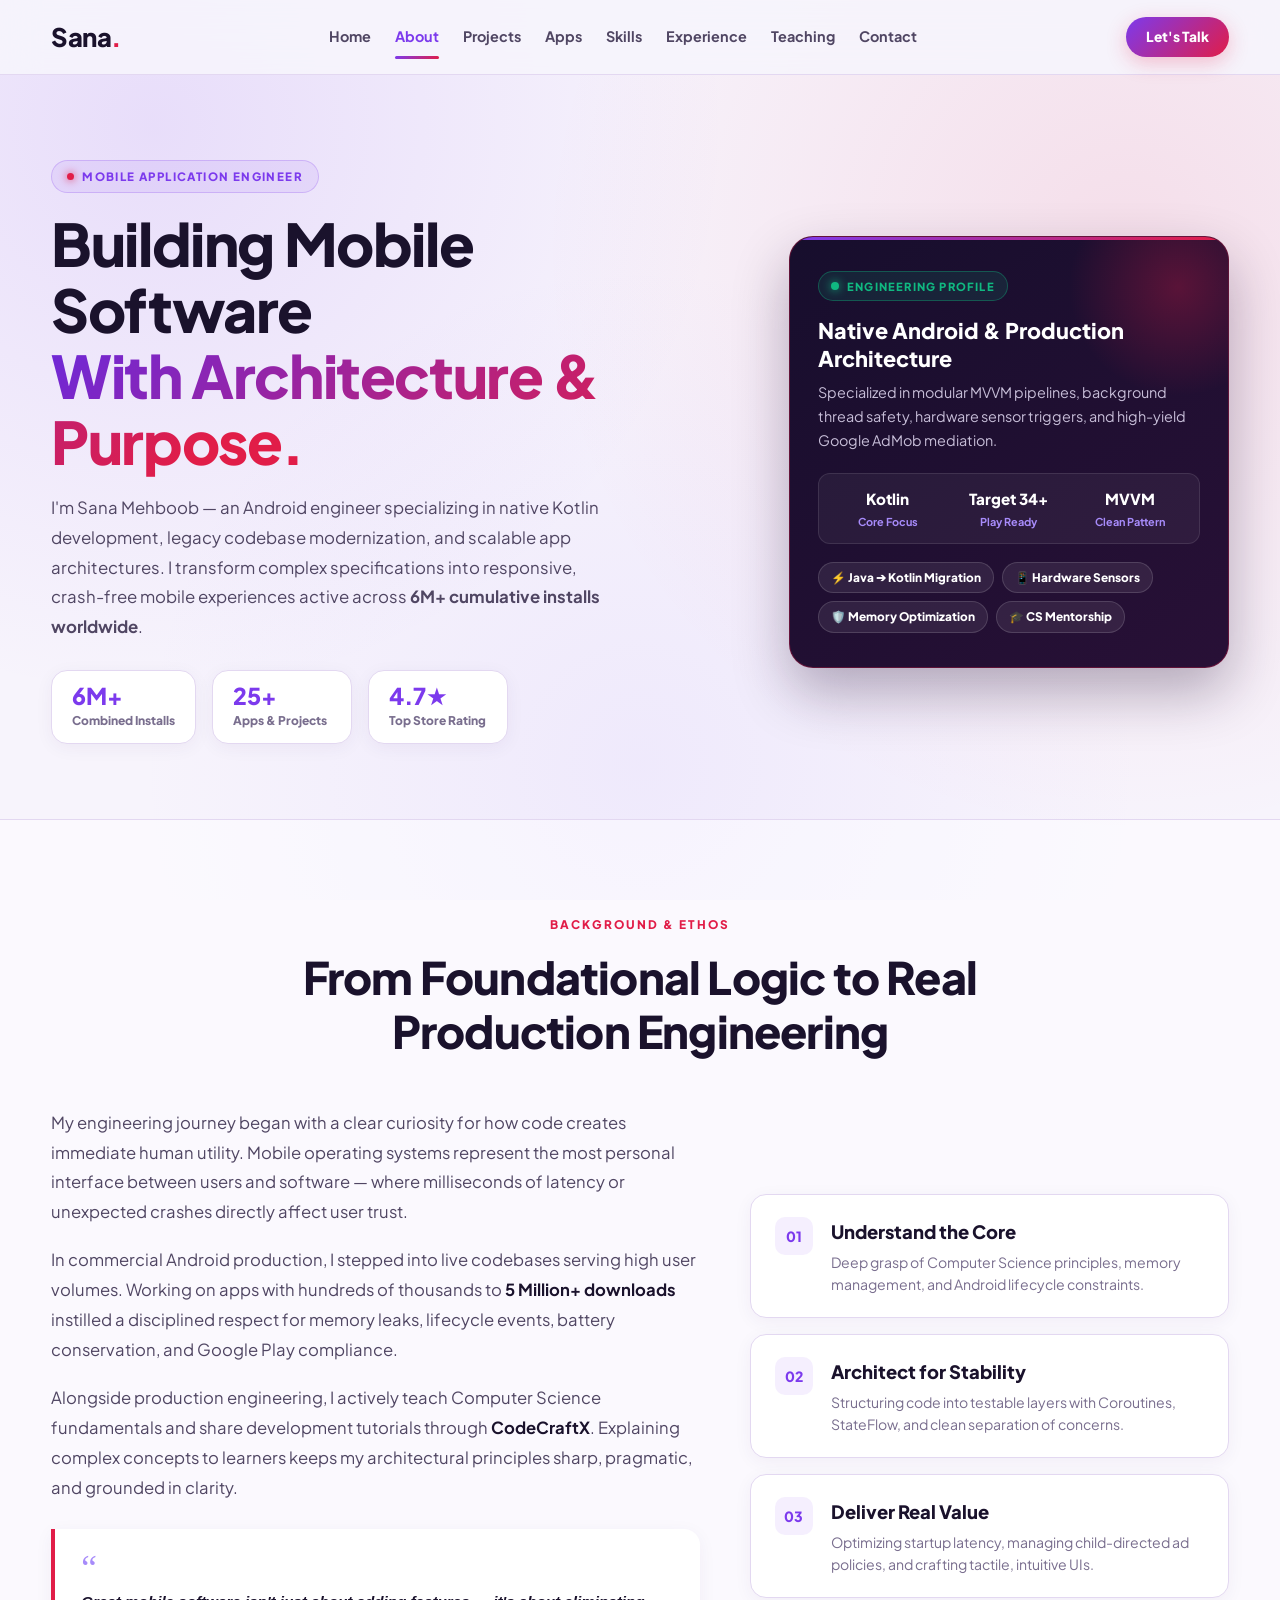
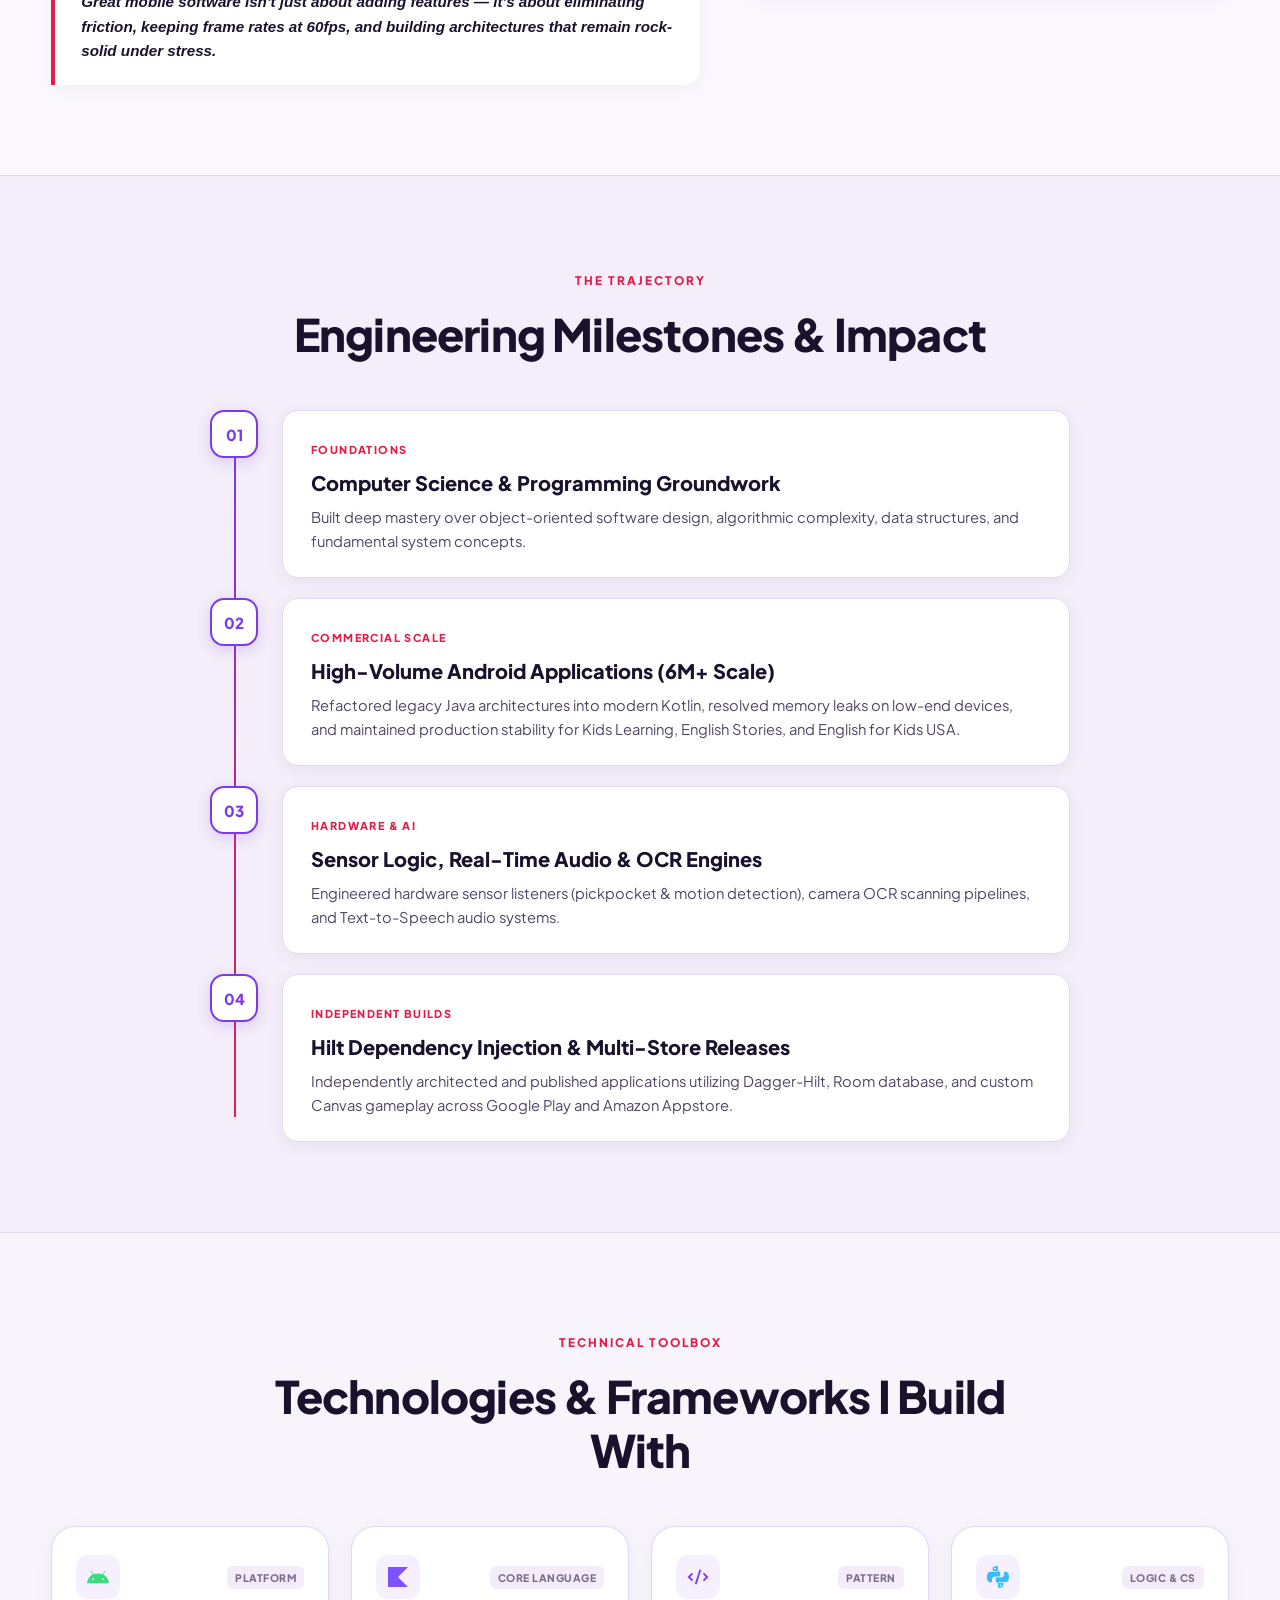
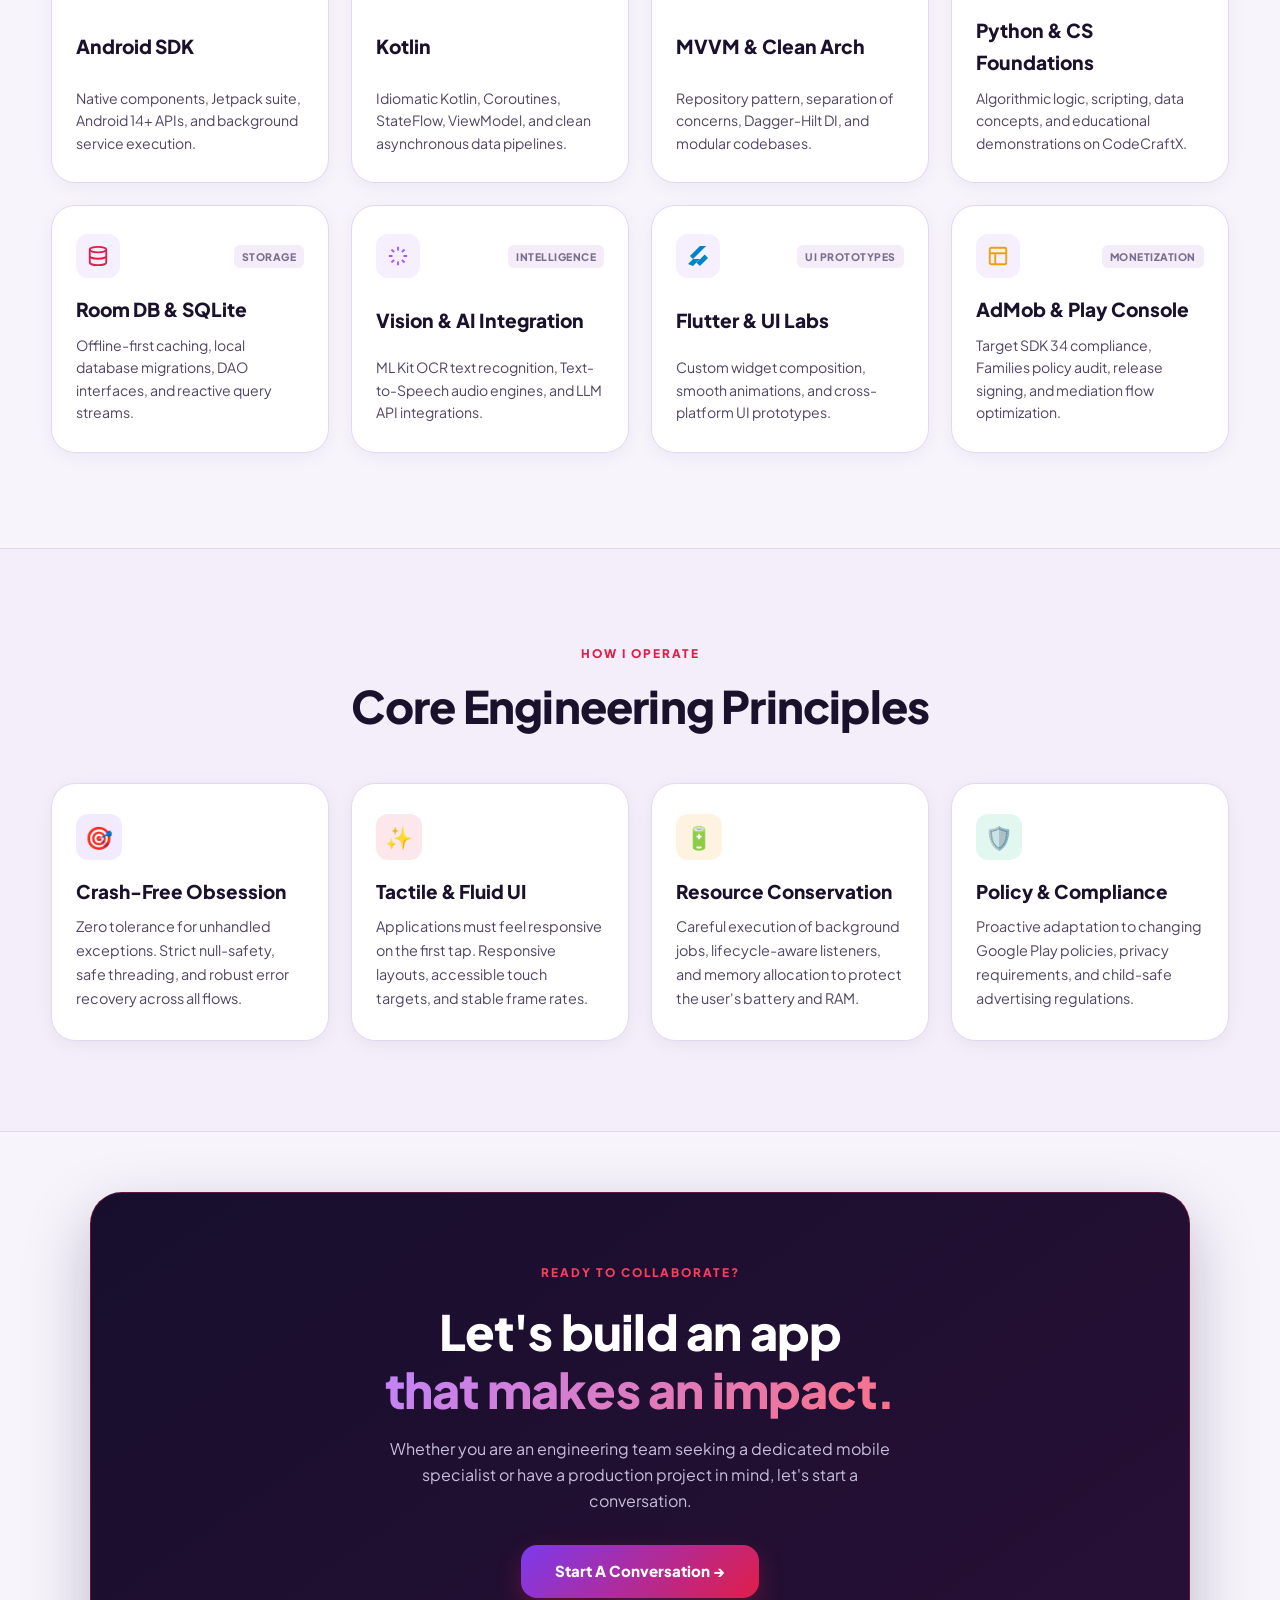
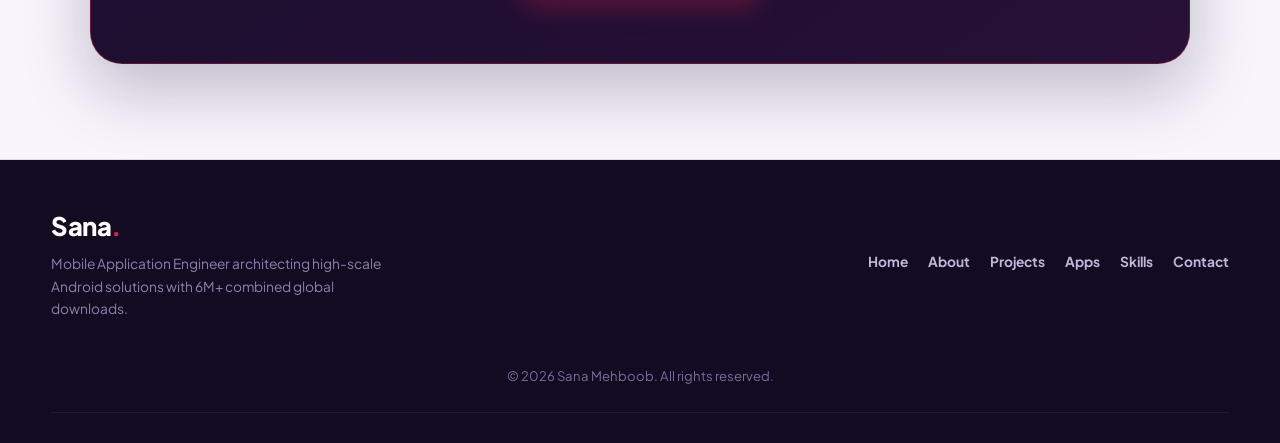
==== commit 170b791f: "chnging colors" ====
--- a/about.html
+++ b/about.html
@@ -38,6 +38,10 @@
                 <a href="contact.html">Contact</a>
             </nav>
 
+            <a href="contact.html" class="nav-cta">
+                Let's Talk
+            </a>
+
         </div>
     </header>
 
@@ -49,7 +53,10 @@
             <div class="about-hero-container">
 
                 <div class="about-hero-content">
-                    <span class="eyebrow">MOBILE APPLICATION ENGINEER</span>
+                    <div class="hero-eyebrow-badge">
+                        <span class="live-pulse"></span>
+                        MOBILE APPLICATION ENGINEER
+                    </div>
 
                     <h1>
                         Building Mobile Software<br>
@@ -57,42 +64,59 @@
                     </h1>
 
                     <p>
-                        I'm Sana Mehboob, a Mobile Application Engineer focused on native Android development with Kotlin. Over the past years, I've specialized in turning complex product ideas into resilient, production-ready mobile systems tested by millions of global users.
+                        I'm Sana Mehboob — an Android engineer specializing in native Kotlin development, legacy codebase modernization, and scalable app architectures. I transform complex specifications into responsive, crash-free mobile experiences active across <strong>6M+ cumulative installs worldwide</strong>.
                     </p>
 
                     <div class="hero-quick-stats">
                         <div class="stat-pill">
-                            <strong>1M+</strong>
-                            <span>App Downloads</span>
+                            <strong>6M+</strong>
+                            <span>Combined Installs</span>
+                        </div>
+                        <div class="stat-pill">
+                            <strong>25+</strong>
+                            <span>Apps & Projects</span>
                         </div>
                         <div class="stat-pill">
                             <strong>4.7★</strong>
-                            <span>Top User Rating</span>
-                        </div>
-                        <div class="stat-pill">
-                            <strong>100%</strong>
-                            <span>Kotlin & Android Focus</span>
-                        </div>
-                    </div>
-                </div>
-
-                <!-- INNOVATIVE HERO BADGE -->
+                            <span>Top Store Rating</span>
+                        </div>
+                    </div>
+                </div>
+
+                <!-- RIGHT: ARCHITECTURAL HUD CARD -->
                 <div class="about-hero-card">
+                    <div class="hud-glow"></div>
+
                     <div class="hero-card-header">
                         <span class="live-dot"></span>
-                        <span class="card-status-label">ENGINEERING MINDSET</span>
+                        <span class="card-status-label">ENGINEERING PROFILE</span>
                     </div>
 
                     <div class="hero-card-body">
-                        <h3>Clean Architecture.<br>Real-World Scale.</h3>
-                        <p>Specializing in modular MVVM architecture, offline-first reliability, hardware sensor integration, and Google Play compliance.</p>
+                        <h3>Native Android & Production Architecture</h3>
+                        <p>Specialized in modular MVVM pipelines, background thread safety, hardware sensor triggers, and high-yield Google AdMob mediation.</p>
+                    </div>
+
+                    <div class="hud-metrics">
+                        <div class="metric-box">
+                            <span class="m-val">Kotlin</span>
+                            <span class="m-lbl">Core Focus</span>
+                        </div>
+                        <div class="metric-box">
+                            <span class="m-val">Target 34+</span>
+                            <span class="m-lbl">Play Ready</span>
+                        </div>
+                        <div class="metric-box">
+                            <span class="m-val">MVVM</span>
+                            <span class="m-lbl">Clean Pattern</span>
+                        </div>
                     </div>
 
                     <div class="hero-card-chips">
-                        <span>⚡ Native Kotlin</span>
-                        <span>📱 Hardware APIs</span>
-                        <span>🛡️ Target SDK 34+</span>
-                        <span>🎓 CS Educator</span>
+                        <span>⚡ Java ➔ Kotlin Migration</span>
+                        <span>📱 Hardware Sensors</span>
+                        <span>🛡️ Memory Optimization</span>
+                        <span>🎓 CS Mentorship</span>
                     </div>
                 </div>
 
@@ -105,100 +129,117 @@
             <div class="container">
 
                 <div class="section-heading">
-                    <span class="section-label">BACKGROUND & DRIVE</span>
-                    <h2>From Writing First Lines to Engineering Production Scale</h2>
+                    <span class="section-label">BACKGROUND & ETHOS</span>
+                    <h2>From Foundational Logic to Real Production Engineering</h2>
                 </div>
 
                 <div class="story-grid">
 
                     <div class="story-text">
                         <p>
-                            My journey began with a curiosity for how software translates into meaningful human experiences. Starting from foundational programming principles, I quickly realized that mobile screens are where users interact most intimately with technology.
+                            My engineering journey began with a clear curiosity for how code creates immediate human utility. Mobile operating systems represent the most personal interface between users and software — where milliseconds of latency or unexpected crashes directly affect user trust.
                         </p>
                         <p>
-                            Transitioning into commercial Android engineering, I worked on applications deployed on Google Play that rapidly scaled to hundreds of thousands and then <strong>millions of downloads</strong>. This taught me that building for scale requires deep respect for memory leaks, battery consumption, network latency, and intuitive UX.
+                            In commercial Android production, I stepped into live codebases serving high user volumes. Working on apps with hundreds of thousands to <strong>5 Million+ downloads</strong> instilled a disciplined respect for memory leaks, lifecycle events, battery conservation, and Google Play compliance.
                         </p>
                         <p>
-                            Alongside my engineering work, I run educational initiatives—teaching Computer Science and creating tutorials on <strong>CodeCraftX</strong>. Mentoring others has sharpened my ability to communicate intricate technical architectures with crystal-clear simplicity.
+                            Alongside production engineering, I actively teach Computer Science fundamentals and share development tutorials through <strong>CodeCraftX</strong>. Explaining complex concepts to learners keeps my architectural principles sharp, pragmatic, and grounded in clarity.
                         </p>
+
+                        <div class="story-quote-card">
+                            <span class="quote-symbol">“</span>
+                            <p>Great mobile software isn't just about adding features — it's about eliminating friction, keeping frame rates at 60fps, and building architectures that remain rock-solid under stress.</p>
+                        </div>
                     </div>
 
                     <div class="story-highlight">
                         <div class="highlight-card">
-                            <span class="highlight-no">01</span>
-                            <div>
+                            <div class="highlight-no">01</div>
+                            <div class="highlight-content">
                                 <h3>Understand the Core</h3>
-                                <p>Deep grasp of Computer Science fundamentals, operating system limits, and memory management.</p>
+                                <p>Deep grasp of Computer Science principles, memory management, and Android lifecycle constraints.</p>
                             </div>
                         </div>
 
                         <div class="highlight-card">
-                            <span class="highlight-no">02</span>
-                            <div>
-                                <h3>Architect for Scale</h3>
-                                <p>Crafting maintainable, crash-free mobile architectures that can handle rapid feature expansion.</p>
+                            <div class="highlight-no">02</div>
+                            <div class="highlight-content">
+                                <h3>Architect for Stability</h3>
+                                <p>Structuring code into testable layers with Coroutines, StateFlow, and clean separation of concerns.</p>
                             </div>
                         </div>
 
                         <div class="highlight-card">
-                            <span class="highlight-no">03</span>
-                            <div>
-                                <h3>Deliver Value</h3>
-                                <p>Releasing products with snappy 60fps animations, intuitive accessibility, and solid offline states.</p>
-                            </div>
-                        </div>
-                    </div>
-
-                </div>
-
-            </div>
-        </section>
-
-
-        <!-- ================= JOURNEY ROADMAP ================= -->
+                            <div class="highlight-no">03</div>
+                            <div class="highlight-content">
+                                <h3>Deliver Real Value</h3>
+                                <p>Optimizing startup latency, managing child-directed ad policies, and crafting tactile, intuitive UIs.</p>
+                            </div>
+                        </div>
+                    </div>
+
+                </div>
+
+            </div>
+        </section>
+
+
+        <!-- ================= JOURNEY ROADMAP (TIMELINE TRACK) ================= -->
         <section class="journey-section">
             <div class="container">
 
                 <div class="section-heading">
-                    <span class="section-label">THE MILESTONES</span>
-                    <h2>A Continuous Track Record of Growth</h2>
-                </div>
-
-                <div class="journey-list">
-
-                    <div class="journey-item">
-                        <div class="journey-number">01</div>
-                        <div class="journey-content">
+                    <span class="section-label">THE TRAJECTORY</span>
+                    <h2>Engineering Milestones & Impact</h2>
+                </div>
+
+                <div class="timeline-container">
+
+                    <!-- ITEM 1 -->
+                    <div class="timeline-item">
+                        <div class="timeline-node">
+                            <span>01</span>
+                        </div>
+                        <div class="timeline-card">
                             <span class="journey-tag">FOUNDATIONS</span>
                             <h3>Computer Science & Programming Groundwork</h3>
-                            <p>Mastered data structures, algorithms, object-oriented programming, and low-level software architecture.</p>
-                        </div>
-                    </div>
-
-                    <div class="journey-item">
-                        <div class="journey-number">02</div>
-                        <div class="journey-content">
+                            <p>Built deep mastery over object-oriented software design, algorithmic complexity, data structures, and fundamental system concepts.</p>
+                        </div>
+                    </div>
+
+                    <!-- ITEM 2 -->
+                    <div class="timeline-item">
+                        <div class="timeline-node">
+                            <span>02</span>
+                        </div>
+                        <div class="timeline-card">
                             <span class="journey-tag">COMMERCIAL SCALE</span>
                             <h3>High-Volume Android Applications (6M+ Scale)</h3>
-                            <p>Engineered, refactored, and maintained commercial apps including Kids Learning, English Stories, and Anti-Theft security utilities.</p>
-                        </div>
-                    </div>
-
-                    <div class="journey-item">
-                        <div class="journey-number">03</div>
-                        <div class="journey-content">
-                            <span class="journey-tag">INTELLIGENCE & SENSORS</span>
-                            <h3>Hardware Sensors, OCR & AI API Integration</h3>
-                            <p>Built sensor-triggered sirens, camera OCR pipelines, real-time Text-to-Speech engines, and AI story generators.</p>
-                        </div>
-                    </div>
-
-                    <div class="journey-item">
-                        <div class="journey-number">04</div>
-                        <div class="journey-content">
-                            <span class="journey-tag">INDEPENDENT LABS</span>
-                            <h3>Published Personal Builds & Multi-Store Releases</h3>
-                            <p>Designed and published Vector Clock and Jigsaw Puzzle across Google Play and Amazon Appstore.</p>
+                            <p>Refactored legacy Java architectures into modern Kotlin, resolved memory leaks on low-end devices, and maintained production stability for Kids Learning, English Stories, and English for Kids USA.</p>
+                        </div>
+                    </div>
+
+                    <!-- ITEM 3 -->
+                    <div class="timeline-item">
+                        <div class="timeline-node">
+                            <span>03</span>
+                        </div>
+                        <div class="timeline-card">
+                            <span class="journey-tag">HARDWARE & AI</span>
+                            <h3>Sensor Logic, Real-Time Audio & OCR Engines</h3>
+                            <p>Engineered hardware sensor listeners (pickpocket & motion detection), camera OCR scanning pipelines, and Text-to-Speech audio systems.</p>
+                        </div>
+                    </div>
+
+                    <!-- ITEM 4 -->
+                    <div class="timeline-item">
+                        <div class="timeline-node">
+                            <span>04</span>
+                        </div>
+                        <div class="timeline-card">
+                            <span class="journey-tag">INDEPENDENT BUILDS</span>
+                            <h3>Hilt Dependency Injection & Multi-Store Releases</h3>
+                            <p>Independently architected and published applications utilizing Dagger-Hilt, Room database, and custom Canvas gameplay across Google Play and Amazon Appstore.</p>
                         </div>
                     </div>
 
@@ -214,7 +255,7 @@
 
                 <div class="section-heading">
                     <span class="section-label">TECHNICAL TOOLBOX</span>
-                    <h2>Technologies & Frameworks I Master</h2>
+                    <h2>Technologies & Frameworks I Build With</h2>
                 </div>
 
                 <div class="tech-grid">
@@ -223,96 +264,96 @@
                     <div class="tech-card">
                         <div class="tech-card-top">
                             <div class="tech-icon">
-                                <svg width="24" height="24" viewBox="0 0 24 24" fill="currentColor"><path d="M17.523 15.3414c-.5511 0-.9993-.4486-.9993-.9997s.4482-.9993.9993-.9993c.551 0 .9992.4482.9992.9993.0001.5511-.4482.9997-.9992.9997m-11.046 0c-.5511 0-.9993-.4486-.9993-.9997s.4482-.9993.9993-.9993c.5511 0 .9993.4482.9993.9993 0 .5511-.4482.9997-.9993.9997m11.4045-6.02l1.9973-3.4592a.416.416 0 00-.1521-.5676.416.416 0 00-.5676.1521l-2.0223 3.503C15.5902 8.411 13.8533 8.081 12 8.081c-1.8533 0-3.5902.33-5.1368.8687L4.8409 5.4467a.4161.4161 0 00-.5677-.1521.4157.4157 0 00-.1521.5676l1.9973 3.4592C2.6889 11.1867.3432 14.6589 0 18.761h24c-.3432-4.1021-2.6889-7.5743-6.1185-9.4396"/></svg>
-                            </div>
-                            <span class="tech-num">01</span>
+                                <svg width="22" height="22" viewBox="0 0 24 24" fill="#3DDC84"><path d="M17.523 15.3414c-.5511 0-.9993-.4486-.9993-.9997s.4482-.9993.9993-.9993c.551 0 .9992.4482.9992.9993.0001.5511-.4482.9997-.9992.9997m-11.046 0c-.5511 0-.9993-.4486-.9993-.9997s.4482-.9993.9993-.9993c.5511 0 .9993.4482.9993.9993 0 .5511-.4482.9997-.9993.9997m11.4045-6.02l1.9973-3.4592a.416.416 0 00-.1521-.5676.416.416 0 00-.5676.1521l-2.0223 3.503C15.5902 8.411 13.8533 8.081 12 8.081c-1.8533 0-3.5902.33-5.1368.8687L4.8409 5.4467a.4161.4161 0 00-.5677-.1521.4157.4157 0 00-.1521.5676l1.9973 3.4592C2.6889 11.1867.3432 14.6589 0 18.761h24c-.3432-4.1021-2.6889-7.5743-6.1185-9.4396"/></svg>
+                            </div>
+                            <span class="tech-tag-badge">PLATFORM</span>
                         </div>
                         <h3>Android SDK</h3>
-                        <p>Native Android development, Jetpack, Activity/Fragment lifecycles & Android 14+ APIs.</p>
+                        <p>Native components, Jetpack suite, Android 14+ APIs, and background service execution.</p>
                     </div>
 
                     <!-- 02 Kotlin -->
                     <div class="tech-card">
                         <div class="tech-card-top">
                             <div class="tech-icon">
-                                <svg width="24" height="24" viewBox="0 0 24 24" fill="currentColor"><path d="M24 24H0V0h24L12 12Z"/></svg>
-                            </div>
-                            <span class="tech-num">02</span>
+                                <svg width="20" height="20" viewBox="0 0 24 24" fill="#7F52FF"><path d="M24 24H0V0h24L12 12Z"/></svg>
+                            </div>
+                            <span class="tech-tag-badge">CORE LANGUAGE</span>
                         </div>
                         <h3>Kotlin</h3>
-                        <p>Idiomatic Kotlin, Coroutines, StateFlow, ViewModel, and clean functional programming.</p>
+                        <p>Idiomatic Kotlin, Coroutines, StateFlow, ViewModel, and clean asynchronous data pipelines.</p>
                     </div>
 
                     <!-- 03 Clean Architecture -->
                     <div class="tech-card">
                         <div class="tech-card-top">
                             <div class="tech-icon">
-                                <svg width="24" height="24" viewBox="0 0 24 24" fill="none" stroke="currentColor" stroke-width="2"><path d="m18 16 4-4-4-4"/><path d="m6 8-4 4 4 4"/><path d="m14.5 4-5 16"/></svg>
-                            </div>
-                            <span class="tech-num">03</span>
+                                <svg width="22" height="22" viewBox="0 0 24 24" fill="none" stroke="#7c3aed" stroke-width="2"><path d="m18 16 4-4-4-4"/><path d="m6 8-4 4 4 4"/><path d="m14.5 4-5 16"/></svg>
+                            </div>
+                            <span class="tech-tag-badge">PATTERN</span>
                         </div>
                         <h3>MVVM & Clean Arch</h3>
-                        <p>Separation of concerns, Repository pattern, Dependency Injection, and testable modules.</p>
+                        <p>Repository pattern, separation of concerns, Dagger-Hilt DI, and modular codebases.</p>
                     </div>
 
                     <!-- 04 Python -->
                     <div class="tech-card">
                         <div class="tech-card-top">
                             <div class="tech-icon">
-                                <svg width="24" height="24" viewBox="0 0 24 24" fill="currentColor"><path d="M11.914 0C5.825 0 6.2 2.656 6.2 2.656l.006 2.752h5.812v.826H3.882S0 5.766 0 11.884c0 6.12 3.398 5.892 3.398 5.892h2.03v-2.858s-.11-3.398 3.342-3.398h5.758v-.852s.47-5.468-2.614-5.468zm-3.23 1.83a1.002 1.002 0 1 1 0 2.004 1.002 1.002 0 0 1 0-2.004zm3.402 22.17c6.088 0 5.713-2.656 5.713-2.656l-.006-2.752H11.98v-.826h8.138s3.882.468 3.882-5.65c0-6.118-3.398-5.892-3.398-5.892h-2.03v2.858s.11 3.398-3.342 3.398H9.472v.852s-.47 5.468 2.614 5.468zm3.23-1.83a1.002 1.002 0 1 1 0-2.004 1.002 1.002 0 0 1 0 2.004z"/></svg>
-                            </div>
-                            <span class="tech-num">04</span>
-                        </div>
-                        <h3>Python</h3>
-                        <p>Backend logic, script automation, algorithmic design, and educational demonstrations.</p>
+                                <svg width="22" height="22" viewBox="0 0 24 24" fill="#38BDF8"><path d="M11.914 0C5.825 0 6.2 2.656 6.2 2.656l.006 2.752h5.812v.826H3.882S0 5.766 0 11.884c0 6.12 3.398 5.892 3.398 5.892h2.03v-2.858s-.11-3.398 3.342-3.398h5.758v-.852s.47-5.468-2.614-5.468zm-3.23 1.83a1.002 1.002 0 1 1 0 2.004 1.002 1.002 0 0 1 0-2.004zm3.402 22.17c6.088 0 5.713-2.656 5.713-2.656l-.006-2.752H11.98v-.826h8.138s3.882.468 3.882-5.65c0-6.118-3.398-5.892-3.398-5.892h-2.03v2.858s.11 3.398-3.342 3.398H9.472v.852s-.47 5.468 2.614 5.468zm3.23-1.83a1.002 1.002 0 1 1 0-2.004 1.002 1.002 0 0 1 0 2.004z"/></svg>
+                            </div>
+                            <span class="tech-tag-badge">LOGIC & CS</span>
+                        </div>
+                        <h3>Python & CS Foundations</h3>
+                        <p>Algorithmic logic, scripting, data concepts, and educational demonstrations on CodeCraftX.</p>
                     </div>
 
                     <!-- 05 Room & SQL -->
                     <div class="tech-card">
                         <div class="tech-card-top">
                             <div class="tech-icon">
-                                <svg width="24" height="24" viewBox="0 0 24 24" fill="none" stroke="currentColor" stroke-width="2"><ellipse cx="12" cy="5" rx="9" ry="3"/><path d="M3 5v14c0 1.66 4 3 9 3s9-1.34 9-3V5"/><path d="M3 12c0 1.66 4 3 9 3s9-1.34 9-3"/></svg>
-                            </div>
-                            <span class="tech-num">05</span>
+                                <svg width="22" height="22" viewBox="0 0 24 24" fill="none" stroke="#e11d48" stroke-width="2"><ellipse cx="12" cy="5" rx="9" ry="3"/><path d="M3 5v14c0 1.66 4 3 9 3s9-1.34 9-3V5"/><path d="M3 12c0 1.66 4 3 9 3s9-1.34 9-3"/></svg>
+                            </div>
+                            <span class="tech-tag-badge">STORAGE</span>
                         </div>
                         <h3>Room DB & SQLite</h3>
-                        <p>Local persistence, offline caching, database migrations, and reactive queries.</p>
+                        <p>Offline-first caching, local database migrations, DAO interfaces, and reactive query streams.</p>
                     </div>
 
                     <!-- 06 AI APIs & OCR -->
                     <div class="tech-card">
                         <div class="tech-card-top">
                             <div class="tech-icon">
-                                <svg width="24" height="24" viewBox="0 0 24 24" fill="none" stroke="currentColor" stroke-width="2"><path d="M12 2v4"/><path d="M12 18v4"/><path d="m4.93 4.93 2.83 2.83"/><path d="m16.24 16.24 2.83 2.83"/><path d="M2 12h4"/><path d="M18 12h4"/><path d="m4.93 19.07 2.83-2.83"/><path d="m16.24 7.76 2.83-2.83"/></svg>
-                            </div>
-                            <span class="tech-num">06</span>
-                        </div>
-                        <h3>AI APIs & Vision</h3>
-                        <p>Integrating Google ML Kit, Camera OCR text extraction, real-time TTS, and LLM endpoints.</p>
+                                <svg width="22" height="22" viewBox="0 0 24 24" fill="none" stroke="#a855f7" stroke-width="2"><path d="M12 2v4"/><path d="M12 18v4"/><path d="m4.93 4.93 2.83 2.83"/><path d="m16.24 16.24 2.83 2.83"/><path d="M2 12h4"/><path d="M18 12h4"/><path d="m4.93 19.07 2.83-2.83"/><path d="m16.24 7.76 2.83-2.83"/></svg>
+                            </div>
+                            <span class="tech-tag-badge">INTELLIGENCE</span>
+                        </div>
+                        <h3>Vision & AI Integration</h3>
+                        <p>ML Kit OCR text recognition, Text-to-Speech audio engines, and LLM API integrations.</p>
                     </div>
 
                     <!-- 07 Flutter UI -->
                     <div class="tech-card">
                         <div class="tech-card-top">
                             <div class="tech-icon">
-                                <svg width="24" height="24" viewBox="0 0 24 24" fill="currentColor"><path d="M14.314 0L2.3 12 6 15.7 21.686 0zM6.029 15.686L0 21.714 6.029 24l8.286-8.314zM24 14.314l-4-4-9.686 9.686L14.314 24z"/></svg>
-                            </div>
-                            <span class="tech-num">07</span>
-                        </div>
-                        <h3>Flutter UI</h3>
-                        <p>Crafting sleek, multi-platform design layouts, responsive widgets, and custom canvas drawings.</p>
-                    </div>
-
-                    <!-- 08 Git & CI/CD -->
-                    <div class="tech-card">
-                        <div class="tech-card-top">
-                            <div class="tech-icon">
-                                <svg width="24" height="24" viewBox="0 0 24 24" fill="currentColor"><path d="M23.546 10.93L13.067.452a1.5 1.5 0 0 0-2.124 0L8.831 2.564l3.308 3.308a2.122 2.122 0 0 1 2.684 2.688l3.18 3.18a2.122 2.122 0 1 1-1.06 1.06l-2.946-2.946a2.122 2.122 0 0 1-2.476-.437 2.122 2.122 0 0 1-.437-2.476L7.842 3.697.454 11.085a1.5 1.5 0 0 0 0 2.124l10.479 10.479a1.5 1.5 0 0 0 2.124 0l10.489-10.489a1.5 1.5 0 0 0 0-2.269z"/></svg>
-                            </div>
-                            <span class="tech-num">08</span>
-                        </div>
-                        <h3>Git & Play Console</h3>
-                        <p>Version control, branch workflows, release signing, Target SDK audits, and rollouts.</p>
+                                <svg width="20" height="20" viewBox="0 0 24 24" fill="#0284c7"><path d="M14.314 0L2.3 12 6 15.7 21.686 0zM6.029 15.686L0 21.714 6.029 24l8.286-8.314zM24 14.314l-4-4-9.686 9.686L14.314 24z"/></svg>
+                            </div>
+                            <span class="tech-tag-badge">UI PROTOTYPES</span>
+                        </div>
+                        <h3>Flutter & UI Labs</h3>
+                        <p>Custom widget composition, smooth animations, and cross-platform UI prototypes.</p>
+                    </div>
+
+                    <!-- 08 Play Console & Ads -->
+                    <div class="tech-card">
+                        <div class="tech-card-top">
+                            <div class="tech-icon">
+                                <svg width="22" height="22" viewBox="0 0 24 24" fill="none" stroke="#f59e0b" stroke-width="2"><rect x="3" y="3" width="18" height="18" rx="2"/><path d="M3 9h18"/><path d="M9 21V9"/></svg>
+                            </div>
+                            <span class="tech-tag-badge">MONETIZATION</span>
+                        </div>
+                        <h3>AdMob & Play Console</h3>
+                        <p>Target SDK 34 compliance, Families policy audit, release signing, and mediation flow optimization.</p>
                     </div>
 
                 </div>
@@ -326,34 +367,34 @@
             <div class="container">
 
                 <div class="section-heading">
-                    <span class="section-label">HOW I WORK</span>
+                    <span class="section-label">HOW I OPERATE</span>
                     <h2>Core Engineering Principles</h2>
                 </div>
 
                 <div class="values-grid">
 
                     <div class="value-card">
-                        <div class="value-icon">🎯</div>
+                        <div class="value-icon icon-bg-purple">🎯</div>
                         <h3>Crash-Free Obsession</h3>
-                        <p>Every edge case matters. Defending against null pointer exceptions, unhandled sensor events, and network timeouts comes first.</p>
+                        <p>Zero tolerance for unhandled exceptions. Strict null-safety, safe threading, and robust error recovery across all flows.</p>
                     </div>
 
                     <div class="value-card">
-                        <div class="value-icon">✨</div>
-                        <h3>Human-First UI</h3>
-                        <p>Applications should feel intuitive from the first tap. No clutter, seamless micro-animations, and accessible touch targets.</p>
+                        <div class="value-icon icon-bg-rose">✨</div>
+                        <h3>Tactile & Fluid UI</h3>
+                        <p>Applications must feel responsive on the first tap. Responsive layouts, accessible touch targets, and stable frame rates.</p>
                     </div>
 
                     <div class="value-card">
-                        <div class="value-icon">🔋</div>
-                        <h3>Resource Efficiency</h3>
-                        <p>Optimizing background thread execution, sensor wake-locks, and layout hierarchy so the user's battery and RAM remain healthy.</p>
+                        <div class="value-icon icon-bg-amber">🔋</div>
+                        <h3>Resource Conservation</h3>
+                        <p>Careful execution of background jobs, lifecycle-aware listeners, and memory allocation to protect the user's battery and RAM.</p>
                     </div>
 
                     <div class="value-card">
-                        <div class="value-icon">🚀</div>
-                        <h3>Continuous Upgrades</h3>
-                        <p>Staying ahead of Android's rapid evolution, latest Jetpack libraries, and stricter Google Play store guidelines.</p>
+                        <div class="value-icon icon-bg-green">🛡️</div>
+                        <h3>Policy & Compliance</h3>
+                        <p>Proactive adaptation to changing Google Play policies, privacy requirements, and child-safe advertising regulations.</p>
                     </div>
 
                 </div>
@@ -365,13 +406,13 @@
         <!-- ================= CTA ================= -->
         <section class="cta-section">
             <div class="cta-box">
-                <span class="section-label">INTERESTED IN COLLABORATION?</span>
+                <span class="section-label">READY TO COLLABORATE?</span>
                 <h2>
                     Let's build an app<br>
                     <span>that makes an impact.</span>
                 </h2>
                 <p>
-                    Whether you are an engineering team looking for a mobile specialist or have an idea to develop from scratch, I'd love to hear from you.
+                    Whether you are an engineering team seeking a dedicated mobile specialist or have a production project in mind, let's start a conversation.
                 </p>
                 <a href="contact.html" class="btn btn-primary">
                     Start A Conversation →
@@ -389,12 +430,13 @@
             <div class="footer-brand">
                 <a href="index.html" class="logo">Sana<span>.</span></a>
                 <p>
-                    Mobile Application Engineer architecting high-scale Android solutions with millions of verified global downloads.
+                    Mobile Application Engineer architecting high-scale Android solutions with 6M+ combined global downloads.
                 </p>
             </div>
 
             <div class="footer-links">
                 <a href="index.html">Home</a>
+                <a href="about.html">About</a>
                 <a href="projects.html">Projects</a>
                 <a href="apps.html">Apps</a>
                 <a href="skills.html">Skills</a>
--- a/about.css
+++ b/about.css
@@ -91,15 +91,15 @@
     margin: 0 auto;
 }
 
-/* Common Section Labels */
+/* Section Labels & Headings */
 .eyebrow, .section-label {
     display: inline-block;
-    font-size: 0.76rem;
+    font-size: 0.74rem;
     font-weight: 800;
     letter-spacing: 2px;
     color: var(--crimson-primary);
     text-transform: uppercase;
-    margin-bottom: 12px;
+    margin-bottom: 10px;
 }
 
 .section-heading {
@@ -109,11 +109,12 @@
 }
 
 .section-heading h2 {
-    font-size: clamp(2rem, 3.8vw, 3rem);
+    font-size: clamp(2rem, 3.6vw, 2.8rem);
     font-weight: 900;
     color: var(--text-heading);
     letter-spacing: -0.8px;
     margin-top: 6px;
+    line-height: 1.2;
 }
 
 /* =========================================================
@@ -179,6 +180,22 @@
     border-radius: var(--radius-full);
 }
 
+.nav-cta {
+    padding: 9px 20px;
+    font-size: 0.86rem;
+    font-weight: 800;
+    background: var(--grad-primary);
+    color: var(--text-white);
+    border-radius: var(--radius-full);
+    box-shadow: 0 6px 20px rgba(225, 29, 72, 0.25);
+    transition: var(--transition);
+}
+
+.nav-cta:hover {
+    transform: translateY(-2px);
+    box-shadow: 0 10px 25px rgba(225, 29, 72, 0.4);
+}
+
 .menu-toggle {
     display: none;
     background: none;
@@ -193,7 +210,7 @@
 ========================================================= */
 .about-hero {
     position: relative;
-    padding: 85px 0 70px;
+    padding: 85px 0 75px;
     border-bottom: 1px solid var(--border-subtle);
 }
 
@@ -201,15 +218,38 @@
     width: min(1200px, 92%);
     margin: 0 auto;
     display: grid;
-    grid-template-columns: 1.25fr 0.75fr;
+    grid-template-columns: 1.22fr 0.78fr;
     align-items: center;
     gap: 50px;
 }
 
+.hero-eyebrow-badge {
+    display: inline-flex;
+    align-items: center;
+    gap: 8px;
+    padding: 6px 15px;
+    background: rgba(124, 58, 237, 0.08);
+    border: 1px solid rgba(124, 58, 237, 0.22);
+    border-radius: var(--radius-full);
+    color: var(--purple-primary);
+    font-size: 0.72rem;
+    font-weight: 800;
+    letter-spacing: 1.4px;
+    margin-bottom: 18px;
+}
+
+.live-pulse {
+    width: 7px;
+    height: 7px;
+    background: var(--crimson-primary);
+    border-radius: 50%;
+    box-shadow: 0 0 8px var(--crimson-primary);
+}
+
 .about-hero-content h1 {
-    font-size: clamp(2.3rem, 5vw, 4.1rem);
-    font-weight: 900;
-    line-height: 1.1;
+    font-size: clamp(2.3rem, 4.6vw, 3.8rem);
+    font-weight: 900;
+    line-height: 1.12;
     letter-spacing: -1.4px;
     color: var(--text-heading);
     margin-bottom: 18px;
@@ -222,11 +262,11 @@
 }
 
 .about-hero-content p {
-    font-size: 1.08rem;
+    font-size: 1.05rem;
     color: var(--text-body);
-    line-height: 1.75;
+    line-height: 1.78;
     max-width: 580px;
-    margin-bottom: 26px;
+    margin-bottom: 28px;
 }
 
 .hero-quick-stats {
@@ -236,17 +276,24 @@
 }
 
 .stat-pill {
-    padding: 10px 18px;
+    padding: 12px 20px;
     background: #ffffff;
     border: 1.5px solid var(--border-subtle);
     border-radius: var(--radius-md);
     box-shadow: var(--shadow-sm);
     display: flex;
     flex-direction: column;
+    min-width: 140px;
+    transition: var(--transition);
+}
+
+.stat-pill:hover {
+    transform: translateY(-2px);
+    border-color: rgba(124, 58, 237, 0.35);
 }
 
 .stat-pill strong {
-    font-size: 1.4rem;
+    font-size: 1.45rem;
     font-weight: 900;
     line-height: 1.1;
     color: var(--purple-primary);
@@ -256,17 +303,29 @@
     font-size: 0.75rem;
     font-weight: 800;
     color: var(--text-muted);
-}
-
-/* Hero Badge Card */
+    margin-top: 2px;
+}
+
+/* Architectural HUD Card */
 .about-hero-card {
     background: var(--grad-dark);
-    border: 1.5px solid rgba(124, 58, 237, 0.35);
+    border: 1px solid rgba(225, 29, 72, 0.35);
     border-radius: var(--radius-lg);
-    padding: 32px 28px;
-    box-shadow: 0 20px 45px rgba(25, 10, 45, 0.28);
+    padding: 34px 28px;
+    box-shadow: 0 25px 55px rgba(25, 10, 45, 0.3);
     position: relative;
     overflow: hidden;
+}
+
+.hud-glow {
+    position: absolute;
+    top: -60px;
+    right: -60px;
+    width: 220px;
+    height: 220px;
+    background: radial-gradient(circle, rgba(225, 29, 72, 0.3), transparent 70%);
+    border-radius: 50%;
+    z-index: 0;
 }
 
 .about-hero-card::before {
@@ -275,7 +334,7 @@
     top: 0;
     left: 0;
     width: 100%;
-    height: 3px;
+    height: 3.5px;
     background: var(--grad-primary);
 }
 
@@ -288,6 +347,8 @@
     border: 1px solid rgba(16, 185, 129, 0.35);
     border-radius: var(--radius-full);
     margin-bottom: 16px;
+    position: relative;
+    z-index: 1;
 }
 
 .live-dot {
@@ -311,25 +372,64 @@
     letter-spacing: 1.2px;
 }
 
+.hero-card-body {
+    position: relative;
+    z-index: 1;
+}
+
 .hero-card-body h3 {
-    font-size: 1.45rem;
+    font-size: 1.35rem;
     font-weight: 900;
     color: var(--text-white);
     margin-bottom: 8px;
-    line-height: 1.25;
+    line-height: 1.3;
 }
 
 .hero-card-body p {
-    font-size: 0.92rem;
+    font-size: 0.9rem;
     color: #c7bed8;
-    line-height: 1.6;
+    line-height: 1.65;
     margin-bottom: 20px;
+}
+
+.hud-metrics {
+    display: grid;
+    grid-template-columns: repeat(3, 1fr);
+    gap: 8px;
+    padding: 12px;
+    background: rgba(255, 255, 255, 0.05);
+    border: 1px solid rgba(255, 255, 255, 0.1);
+    border-radius: 12px;
+    margin-bottom: 18px;
+    position: relative;
+    z-index: 1;
+}
+
+.metric-box {
+    display: flex;
+    flex-direction: column;
+    text-align: center;
+}
+
+.metric-box .m-val {
+    font-size: 0.95rem;
+    font-weight: 900;
+    color: #ffffff;
+}
+
+.metric-box .m-lbl {
+    font-size: 0.68rem;
+    font-weight: 700;
+    color: var(--purple-light);
+    margin-top: 2px;
 }
 
 .hero-card-chips {
     display: flex;
     flex-wrap: wrap;
     gap: 8px;
+    position: relative;
+    z-index: 1;
 }
 
 .hero-card-chips span {
@@ -337,7 +437,7 @@
     font-weight: 800;
     padding: 5px 12px;
     background: rgba(255, 255, 255, 0.08);
-    border: 1px solid rgba(255, 255, 255, 0.12);
+    border: 1px solid rgba(255, 255, 255, 0.14);
     border-radius: var(--radius-full);
     color: #ffffff;
 }
@@ -346,9 +446,8 @@
    MY STORY SECTION
 ========================================================= */
 .about-story {
-    padding: 85px 0;
+    padding: 90px 0;
     background: rgba(255, 255, 255, 0.45);
-    border-top: 1px solid var(--border-subtle);
     border-bottom: 1px solid var(--border-subtle);
 }
 
@@ -368,6 +467,34 @@
 
 .story-text p strong {
     color: var(--text-heading);
+}
+
+.story-quote-card {
+    margin-top: 26px;
+    padding: 22px 24px 22px 26px;
+    background: #ffffff;
+    border-left: 4px solid var(--crimson-primary);
+    border-radius: 0 16px 16px 0;
+    box-shadow: var(--shadow-sm);
+    position: relative;
+}
+
+.quote-symbol {
+    font-size: 2.2rem;
+    line-height: 1;
+    color: var(--purple-light);
+    font-family: Georgia, serif;
+    display: block;
+    margin-bottom: 4px;
+}
+
+.story-quote-card p {
+    font-size: 0.95rem;
+    font-style: italic;
+    color: var(--text-heading);
+    font-weight: 700;
+    line-height: 1.6;
+    margin: 0;
 }
 
 .story-highlight {
@@ -400,7 +527,7 @@
     border-radius: 10px;
     background: rgba(124, 58, 237, 0.08);
     color: var(--purple-primary);
-    font-size: 0.85rem;
+    font-size: 0.88rem;
     font-weight: 900;
     display: grid;
     place-items: center;
@@ -412,74 +539,97 @@
     color: var(--text-white);
 }
 
-.highlight-card h3 {
+.highlight-content h3 {
     font-size: 1.15rem;
     font-weight: 900;
     color: var(--text-heading);
     margin-bottom: 4px;
 }
 
-.highlight-card p {
+.highlight-content p {
     color: var(--text-muted);
     font-size: 0.88rem;
     line-height: 1.55;
 }
 
 /* =========================================================
-   JOURNEY ROADMAP
+   JOURNEY ROADMAP (CONNECTED TIMELINE TRACK)
 ========================================================= */
 .journey-section {
-    padding: 85px 0;
+    padding: 90px 0;
     background: rgba(239, 233, 248, 0.5);
     border-bottom: 1px solid var(--border-subtle);
 }
 
-.journey-list {
-    max-width: 900px;
+.timeline-container {
+    max-width: 860px;
     margin: 0 auto;
+    position: relative;
     display: flex;
     flex-direction: column;
-    gap: 16px;
-}
-
-.journey-item {
+    gap: 20px;
+}
+
+.timeline-container::before {
+    content: '';
+    position: absolute;
+    top: 25px;
+    bottom: 25px;
+    left: 24px;
+    width: 2px;
+    background: linear-gradient(180deg, var(--purple-primary) 0%, var(--crimson-primary) 100%);
+    z-index: 1;
+}
+
+.timeline-item {
+    display: flex;
+    align-items: flex-start;
+    gap: 24px;
+    position: relative;
+    z-index: 2;
+}
+
+.timeline-node {
+    width: 48px;
+    height: 48px;
+    border-radius: 14px;
+    background: #ffffff;
+    border: 2px solid var(--purple-primary);
     display: grid;
-    grid-template-columns: 56px 1fr;
-    gap: 22px;
-    align-items: center;
-    padding: 24px 28px;
+    place-items: center;
+    box-shadow: 0 4px 14px rgba(124, 58, 237, 0.2);
+    flex-shrink: 0;
+}
+
+.timeline-node span {
+    font-size: 0.95rem;
+    font-weight: 900;
+    color: var(--purple-primary);
+}
+
+.timeline-card {
+    flex: 1;
     background: #ffffff;
     border: 1.5px solid var(--border-subtle);
-    border-radius: var(--radius-lg);
+    border-radius: var(--radius-md);
+    padding: 24px 28px;
     box-shadow: var(--shadow-sm);
     transition: var(--transition);
 }
 
-.journey-item:hover {
+.timeline-item:hover .timeline-card {
     transform: translateX(6px);
     border-color: rgba(225, 29, 72, 0.4);
     box-shadow: var(--shadow-prominent);
 }
 
-.journey-number {
-    width: 48px;
-    height: 48px;
-    border-radius: 14px;
-    background: linear-gradient(135deg, rgba(124, 58, 237, 0.1), rgba(225, 29, 72, 0.1));
-    border: 1px solid rgba(124, 58, 237, 0.22);
-    display: grid;
-    place-items: center;
-    font-size: 1.1rem;
-    font-weight: 900;
-    color: var(--purple-primary);
-    transition: var(--transition);
-    flex-shrink: 0;
-}
-
-.journey-item:hover .journey-number {
+.timeline-item:hover .timeline-node {
     background: var(--grad-primary);
+    border-color: transparent;
+}
+
+.timeline-item:hover .timeline-node span {
     color: var(--text-white);
-    border-color: transparent;
 }
 
 .journey-tag {
@@ -490,21 +640,21 @@
     text-transform: uppercase;
 }
 
-.journey-content h3 {
+.timeline-card h3 {
     font-size: 1.25rem;
     font-weight: 900;
     color: var(--text-heading);
-    margin: 2px 0 4px;
-}
-
-.journey-content p {
+    margin: 4px 0 6px;
+}
+
+.timeline-card p {
     color: var(--text-body);
-    font-size: 0.94rem;
+    font-size: 0.92rem;
     line-height: 1.65;
 }
 
 /* =========================================================
-   TECHNOLOGIES & TOOLS (SVG DEVELOPER CARDS)
+   TECHNOLOGIES & TOOLS (DEVELOPER CARDS)
 ========================================================= */
 .about-tech {
     padding: 95px 0;
@@ -528,7 +678,6 @@
     justify-content: space-between;
     position: relative;
     overflow: hidden;
-    min-width: 0;
 }
 
 .tech-card::before {
@@ -537,7 +686,7 @@
     top: 0;
     left: 0;
     width: 100%;
-    height: 4px;
+    height: 3.5px;
     background: var(--grad-primary);
     opacity: 0;
     transition: var(--transition);
@@ -565,26 +714,27 @@
     height: 44px;
     border-radius: 12px;
     background: rgba(124, 58, 237, 0.08);
-    color: var(--purple-primary);
     display: grid;
     place-items: center;
     transition: var(--transition);
 }
 
 .tech-card:hover .tech-icon {
-    background: var(--grad-primary);
-    color: var(--text-white);
-    transform: scale(1.06);
-}
-
-.tech-num {
-    font-size: 0.82rem;
-    font-weight: 900;
+    transform: scale(1.1);
+}
+
+.tech-tag-badge {
+    font-size: 0.65rem;
+    font-weight: 800;
+    letter-spacing: 0.5px;
     color: var(--text-muted);
+    background: #f4edf9;
+    padding: 3px 8px;
+    border-radius: 6px;
 }
 
 .tech-card h3 {
-    font-size: 1.25rem;
+    font-size: 1.2rem;
     font-weight: 900;
     color: var(--text-heading);
     margin-bottom: 8px;
@@ -597,10 +747,10 @@
 }
 
 /* =========================================================
-   PRINCIPLES (VALUES)
+   CORE PRINCIPLES (VALUES)
 ========================================================= */
 .values-section {
-    padding: 85px 0;
+    padding: 90px 0;
     background: rgba(239, 233, 248, 0.5);
     border-top: 1px solid var(--border-subtle);
     border-bottom: 1px solid var(--border-subtle);
@@ -609,7 +759,7 @@
 .values-grid {
     display: grid;
     grid-template-columns: repeat(4, 1fr);
-    gap: 20px;
+    gap: 22px;
 }
 
 .value-card {
@@ -628,12 +778,22 @@
 }
 
 .value-icon {
-    font-size: 1.7rem;
-    margin-bottom: 12px;
-}
+    width: 46px;
+    height: 46px;
+    border-radius: 12px;
+    display: grid;
+    place-items: center;
+    font-size: 1.4rem;
+    margin-bottom: 16px;
+}
+
+.icon-bg-purple { background: rgba(124, 58, 237, 0.1); }
+.icon-bg-rose { background: rgba(225, 29, 72, 0.1); }
+.icon-bg-amber { background: rgba(245, 158, 11, 0.12); }
+.icon-bg-green { background: rgba(16, 185, 129, 0.12); }
 
 .value-card h3 {
-    font-size: 1.2rem;
+    font-size: 1.18rem;
     font-weight: 900;
     color: var(--text-heading);
     margin-bottom: 8px;
@@ -695,13 +855,14 @@
     display: inline-flex;
     align-items: center;
     gap: 8px;
-    padding: 14px 32px;
+    padding: 14px 34px;
     background: var(--grad-primary);
     color: var(--text-white);
     border-radius: var(--radius-md);
     font-weight: 800;
     font-size: 0.94rem;
     box-shadow: 0 10px 25px rgba(225, 29, 72, 0.3);
+    transition: var(--transition);
 }
 
 .btn-primary:hover {
@@ -773,12 +934,10 @@
 /* =========================================================
    RESPONSIVENESS (Laptops, Tablets & Mobiles)
 ========================================================= */
-
-/* --- TABLETS & SMALL LAPTOPS (<= 1024px) --- */
 @media (max-width: 1024px) {
     .about-hero-container {
         grid-template-columns: 1fr;
-        gap: 36px;
+        gap: 40px;
     }
 
     .about-hero-content {
@@ -794,7 +953,7 @@
     }
 
     .about-hero-card {
-        max-width: 480px;
+        max-width: 500px;
         margin: 0 auto;
         width: 100%;
     }
@@ -813,10 +972,13 @@
     }
 }
 
-/* --- MOBILE LANDSCAPE & TABLETS (<= 768px) --- */
 @media (max-width: 768px) {
     .menu-toggle {
         display: block;
+    }
+
+    .nav-cta {
+        display: none;
     }
 
     .nav-menu {
@@ -840,10 +1002,25 @@
         padding: 55px 0 45px;
     }
 
-    .journey-item {
-        grid-template-columns: 1fr;
-        padding: 20px 20px;
-        gap: 12px;
+    .timeline-container::before {
+        left: 19px;
+    }
+
+    .timeline-item {
+        gap: 16px;
+    }
+
+    .timeline-node {
+        width: 40px;
+        height: 40px;
+    }
+
+    .timeline-node span {
+        font-size: 0.85rem;
+    }
+
+    .timeline-card {
+        padding: 18px 20px;
     }
 
     .footer-container {
@@ -857,14 +1034,13 @@
     }
 }
 
-/* --- SMALL MOBILE PHONES (<= 480px) --- */
 @media (max-width: 480px) {
     .about-hero {
-        padding: 40px 0 35px;
+        padding: 40px 0 30px;
     }
 
     .about-hero-content h1 {
-        font-size: 2rem;
+        font-size: 1.95rem;
         letter-spacing: -0.6px;
     }
 
@@ -872,20 +1048,26 @@
         font-size: 0.94rem;
     }
 
+    .hero-quick-stats {
+        gap: 10px;
+    }
+
     .stat-pill {
-        padding: 8px 14px;
+        min-width: 45%;
+        padding: 10px 14px;
     }
 
     .stat-pill strong {
-        font-size: 1.2rem;
+        font-size: 1.25rem;
     }
 
     .about-hero-card {
         padding: 24px 18px;
     }
 
-    .hero-card-body h3 {
-        font-size: 1.25rem;
+    .hud-metrics {
+        grid-template-columns: 1fr;
+        gap: 6px;
     }
 
     .tech-grid {
@@ -893,17 +1075,18 @@
         gap: 14px;
     }
 
-    .tech-card {
-        padding: 20px 18px;
-    }
-
     .values-grid {
         grid-template-columns: 1fr;
         gap: 14px;
     }
 
-    .value-card {
-        padding: 20px 18px;
+    .timeline-container::before {
+        display: none;
+    }
+
+    .timeline-item {
+        flex-direction: column;
+        gap: 10px;
     }
 
     .cta-box {
